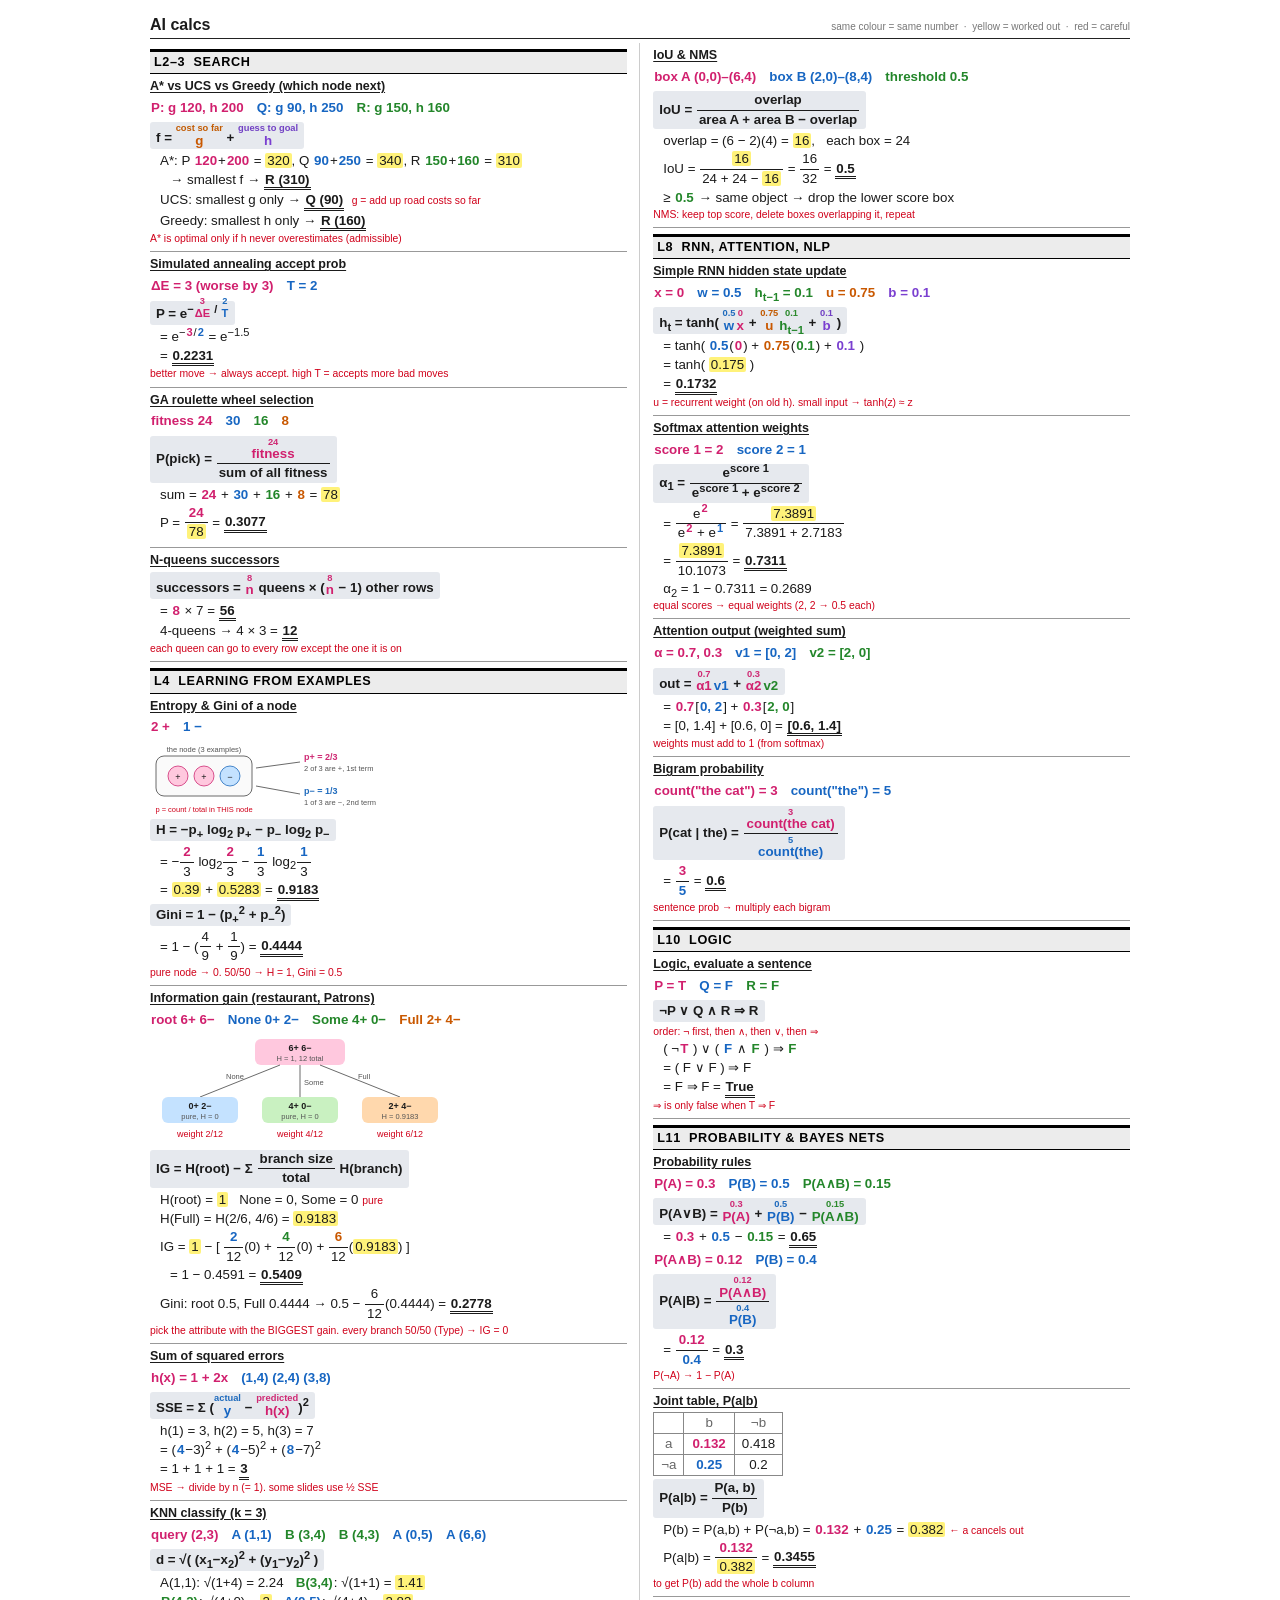
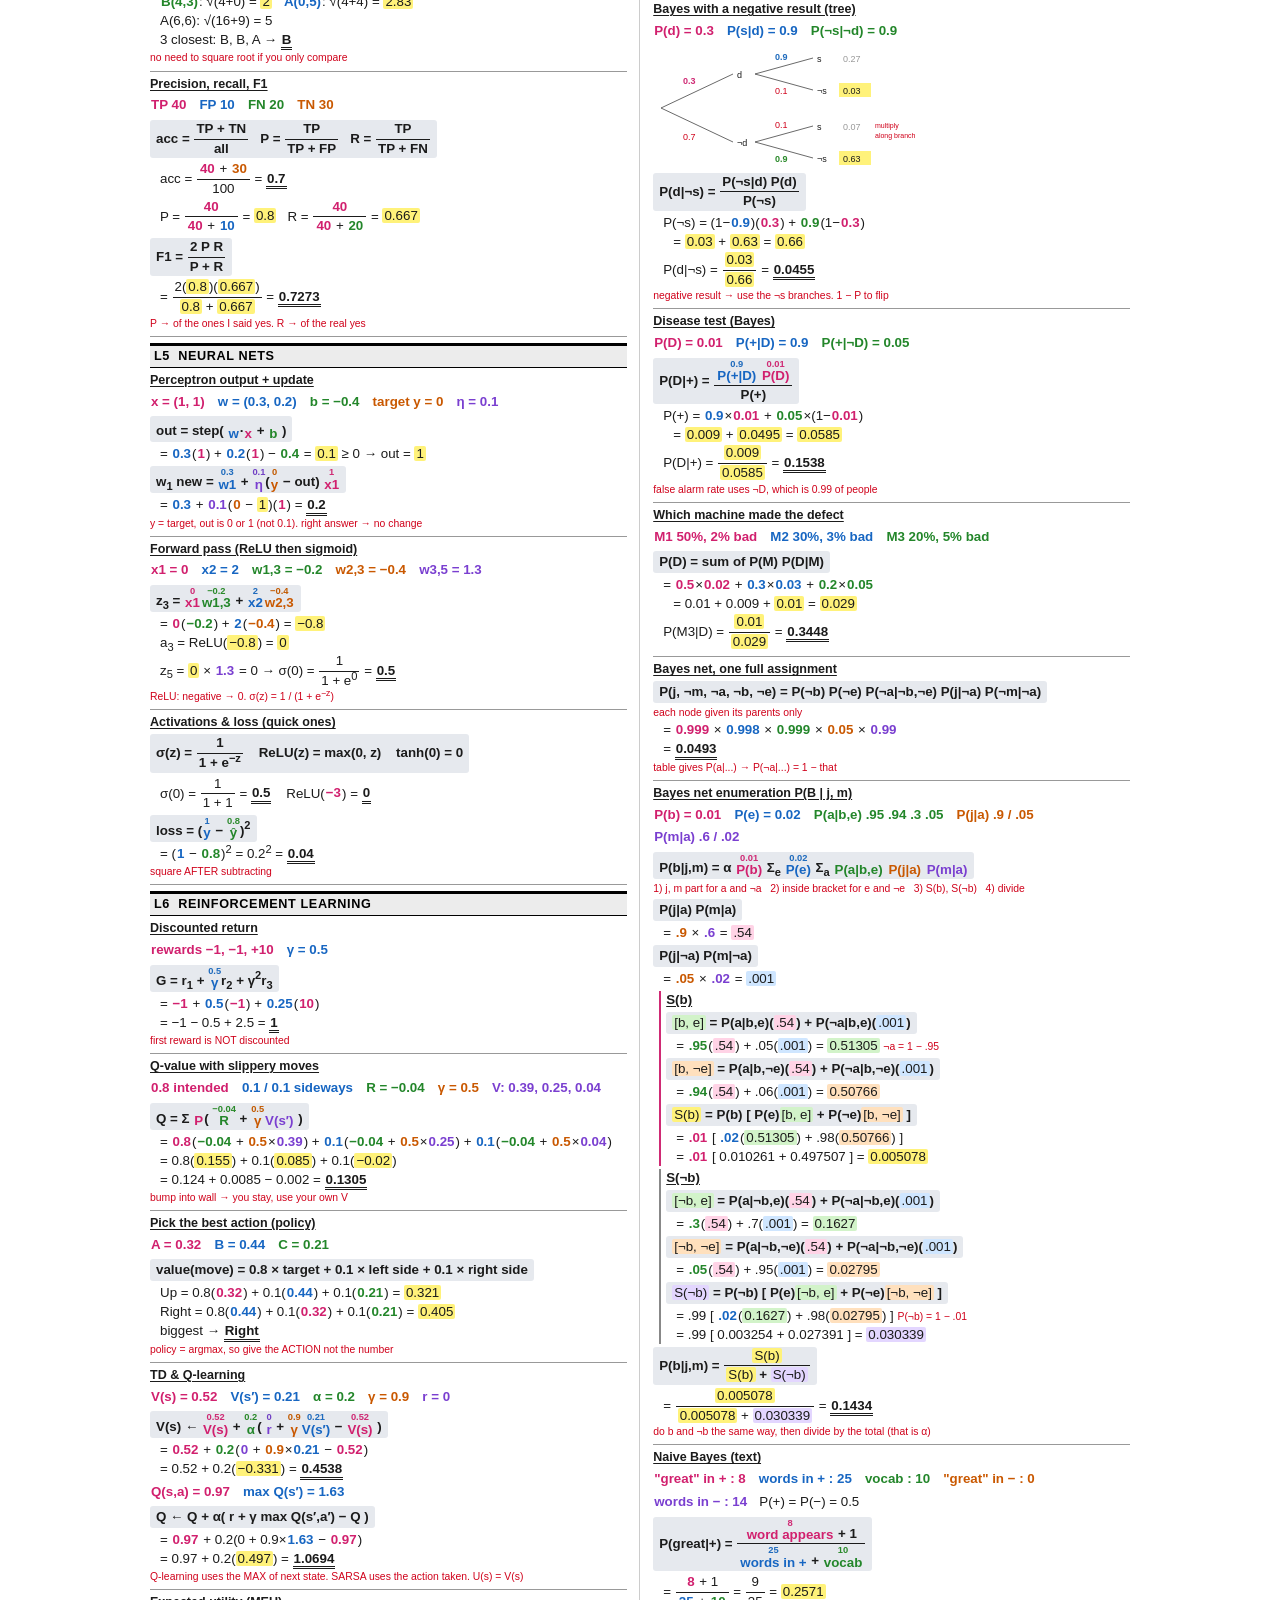
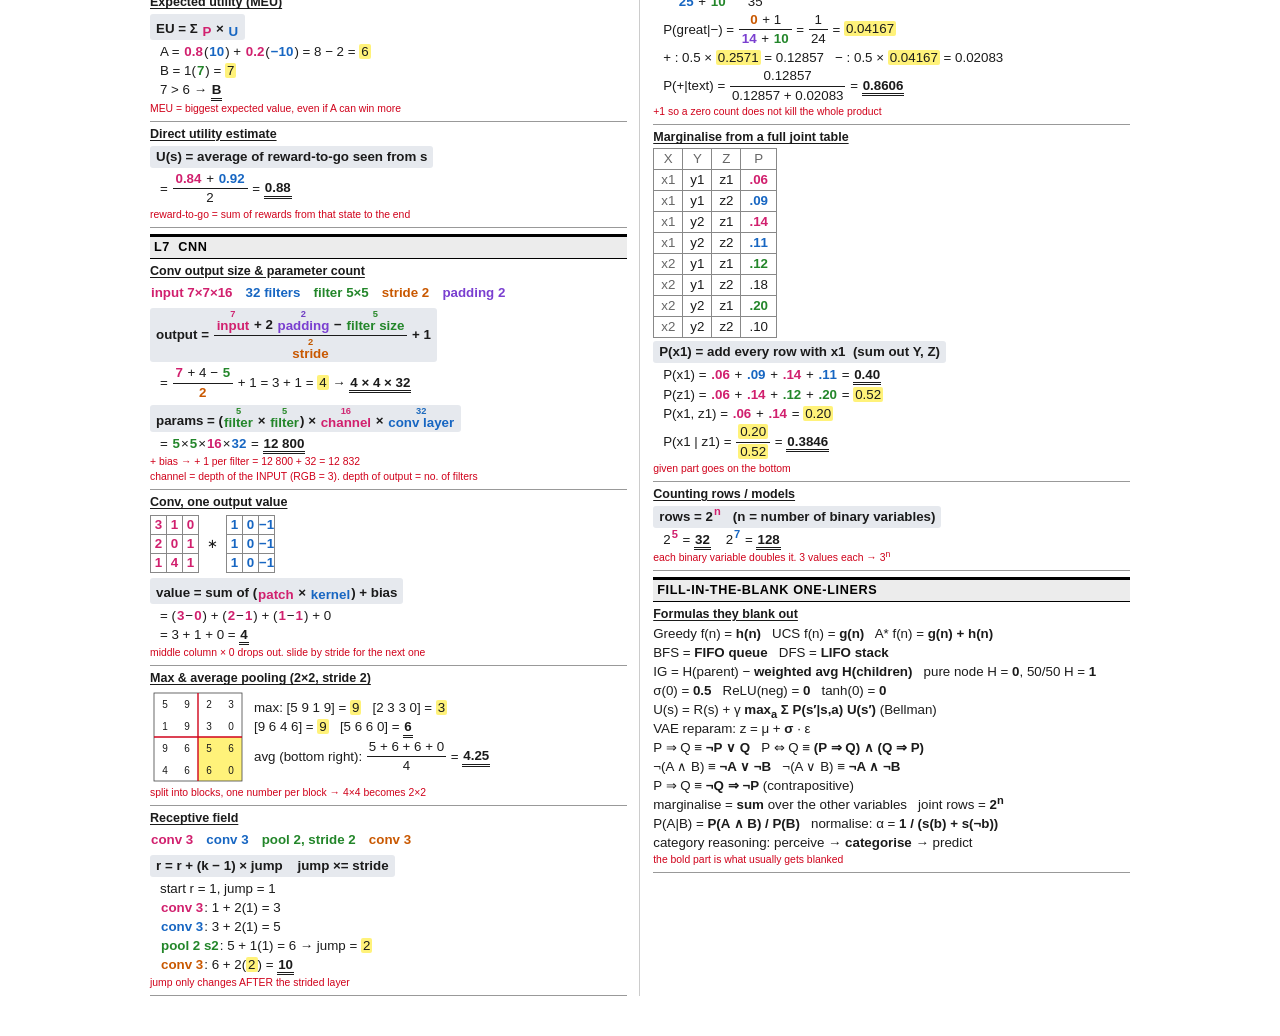
==== calcsheet/v1.html @ 6b1b8503 "working sheet" ====
<!doctype html><html><head><meta charset="utf-8"><title>Calculation cheat sheet</title><style>
@page { size: A4; margin: 9mm 9mm 10mm 9mm; }
body { font-family: Arial, "Liberation Sans", Helvetica, sans-serif; font-size: 8.6pt; color: #1b1b1b; margin: 0; line-height: 1.35; }
@media screen { html { background: #fff; } body { max-width: 980px; margin: 0 auto; padding: 14px 16px 40px; font-size: 10pt; } }
@media screen and (max-width: 700px) { .cols { columns: 1 !important; column-rule: none !important; } .top { flex-direction: column; } svg { max-width: 100%; height: auto; } .q span { white-space: normal; } }
.top { display:flex; justify-content:space-between; align-items:baseline; border-bottom: 1.5px solid #222; padding-bottom: 2px; margin-bottom: 4px; }
.top b { font-size: 12pt; } .top span { color:#777; font-size:7.5pt; }
.cols { columns: 2; column-gap: 7mm; column-rule: 0.6px solid #ccc; }
.s { font-size: 9.5pt; font-weight: bold; color: #000; text-transform: uppercase; letter-spacing: .6px; border-top: 3px solid #000; border-bottom: 1px solid #000; background: #ececec; padding: 2px 4px; margin: 6px 0 4px; }
.q { background: #f6f6f6; border-left: 3px solid #555; padding: 3px 6px; margin: 1px 0 4px; font-size: 8.4pt; line-height: 1.55; }
.q::before { content: "Q. "; font-weight: bold; }
.q span { white-space: nowrap; }
.v1 .q { display: none; }
.c { break-inside: avoid; padding: 4px 0 5px; border-bottom: 0.6px solid #999; }
.c:has(> .s) { padding-top: 0; }
.t { font-weight: bold; font-size: 9.4pt; text-decoration: underline; text-underline-offset: 2px; margin-bottom: 2px; }
.g { margin: 1px 0 3px; line-height: 1.7; }
.g span { white-space: nowrap; }
.fm { margin: 3px 0; line-height: 1.5; font-weight: bold; background: #e6e9ee; border-radius: 3px; padding: 1px 6px; width: fit-content; max-width: 100%; box-sizing: border-box; }
.fm .k b { font-weight: bold; }
.l { margin: 1px 0; }
.n { color: #d0021b; font-size: 7.8pt; margin-top: 1px; }
.ni { color: #d0021b; font-size: 7.8pt; }
.a { border-bottom: 3px double #1b1b1b; font-weight: bold; padding: 0 1px; display: inline-block; line-height: 1.15; }
.k { display: inline-flex; flex-direction: column; align-items: center; vertical-align: bottom; line-height: 1.1; }
.k i { font-style: normal; font-size: 7pt; font-weight: bold; min-height: 7pt; }
.k b { font-weight: normal; }
.fr { display: inline-flex; flex-direction: column; vertical-align: middle; text-align: center; line-height: 1.25; margin: 0 1px; }
.fr > span:first-child { border-bottom: 0.8px solid #1b1b1b; padding: 0 2px 1px; }
.fr > span:last-child { padding: 1px 2px 0; }
sup, sub { line-height: 0; }
.hp, .hb, .hg, .ho, .hv, .hy { padding: 0 2px; border-radius: 2px; box-decoration-break: clone; -webkit-box-decoration-break: clone; }
.hp, .hb, .hg, .ho, .hv { font-weight: bold; padding: 0 1px; }
.hp { color: #d1206e; } .hb { color: #1766c2; } .hg { color: #23862a; }
.ho { color: #c95800; } .hv { color: #7a3fd0; } .hy { background: #fff27a; }
.fp { color: #cf2a74; } .fb { color: #1f6bbd; } .fg { color: #2b8a2b; } .fo { color: #c25a00; } .fv { color: #7140c4; }
.tb, .mx { border-collapse: collapse; margin: 2px 0; }
.tb td { border: 0.6px solid #888; padding: 1px 7px; text-align: center; }
.tb tr:first-child td, .tb td:first-child { color: #666; }
.mx td { border: 0.6px solid #888; width: 15px; text-align: center; padding: 0; }
.mx td.hp, .mx td.hb { border-radius: 0; }
.row { display: flex; align-items: center; gap: 8px; }
svg text { font-family: Arial, "Liberation Sans", sans-serif; font-size: 9px; fill: #1b1b1b; }
svg line { stroke: #444; stroke-width: 0.8; }
svg .cp { fill: #cf2a74; font-weight: bold; } svg .cb { fill: #1f6bbd; font-weight: bold; } svg .cg { fill: #2b8a2b; font-weight: bold; }
svg .cr { fill: #d0021b; } svg .cx { fill: #999; } svg .sm { font-size: 7px; }
svg .hy { fill: #fff27a; stroke: none; }
.pg text { text-anchor: middle; font-size: 10px; } .pg .bx { fill: none; stroke: #444; stroke-width: .8; }
.pg .qd { stroke: #d0021b; stroke-width: 1.4; }
.tree { display:block; margin: 2px 0; }
.dg { display:block; margin: 3px 0; }
.dg .mid { text-anchor: middle; } .dg .b { font-weight: bold; } .dg .sm { font-size: 7.5px; fill: #555; } .dg .cr { fill: #d0021b; }
.dg .nd { fill: #fafafa; stroke: #444; stroke-width: .8; }
.dg .dp { fill: #ffc8de; stroke: #cf2a74; stroke-width: .8; } .dg .db { fill: #c4e2ff; stroke: #1f6bbd; stroke-width: .8; }
.dg .np { fill: #ffc8de; } .dg .nb { fill: #c4e2ff; } .dg .ng { fill: #c9f1c1; } .dg .no { fill: #ffd8ad; }
.dg .ar, .dg .ln { stroke: #444; stroke-width: .8; fill: none; }
.i1, .i2, .i3, .i4, .i5, .i6 { padding: 0 2px; border-radius: 2px; font-weight: normal; }
.i1 { background: #ffd3e6; } .i2 { background: #cfe6ff; } .i3 { background: #d2f3c9; }
.i4 { background: #ffe0bd; } .i5 { background: #fff27a; } .i6 { background: #e3d6ff; }
.blk { border-left: 2px solid #ccc; padding-left: 5px; margin: 3px 0 3px 6px; }
.blk.bp { border-color: #cf2a74; } .blk.bn { border-color: #888; }
.blk u { font-weight: bold; text-underline-offset: 2px; }
</style></head><body class="v1">
<div class="top"><b>AI calcs</b><span>same colour = same number &nbsp;&middot;&nbsp; yellow = worked out &nbsp;&middot;&nbsp; red = careful</span></div>
<div class="cols"><div class="c"><div class="s">L2&ndash;3 &nbsp;Search</div><div class="q">Frontier: <span class="hp">P (g = 120, h = 200)</span>, <span class="hb">Q (g = 90, h = 250)</span>, <span class="hg">R (g = 150, h = 160)</span>. Which node is expanded next by A*? By UCS? By greedy?</div><div class="t">A* vs UCS vs Greedy (which node next)</div><div class="g"><span class="hp">P: g 120, h 200</span> &nbsp; <span class="hb">Q: g 90, h 250</span> &nbsp; <span class="hg">R: g 150, h 160</span></div><div class="fm">f = <span class="k"><i class="fo">cost so far</i><b class="ho">g</b></span> + <span class="k"><i class="fv">guess to goal</i><b class="hv">h</b></span></div><div class="l" style="padding-left:10px">A*: P <span class="hp">120</span>+<span class="hp">200</span> = <span class="hy">320</span>, Q <span class="hb">90</span>+<span class="hb">250</span> = <span class="hy">340</span>, R <span class="hg">150</span>+<span class="hg">160</span> = <span class="hy">310</span></div><div class="l" style="padding-left:20px">&rarr; smallest f &rarr; <span class="a">R (310)</span></div><div class="l" style="padding-left:10px">UCS: smallest g only &rarr; <span class="a">Q (90)</span> &nbsp;<span class="ni">g = add up road costs so far</span></div><div class="l" style="padding-left:10px">Greedy: smallest h only &rarr; <span class="a">R (160)</span></div><div class="n">A* is optimal only if h never overestimates (admissible)</div></div><div class="c"><div class="q">Minimising energy. A move makes things worse by <span class="hp">3</span> at temperature <span class="hb">T = 2</span>. What is the probability the move is accepted?</div><div class="t">Simulated annealing accept prob</div><div class="g"><span class="hp">&Delta;E = 3 (worse by 3)</span> &nbsp; <span class="hb">T = 2</span></div><div class="fm">P = e<sup>&minus;<span class="k"><i class="fp">3</i><b class="hp">&Delta;E</b></span> / <span class="k"><i class="fb">2</i><b class="hb">T</b></span></sup></div><div class="l" style="padding-left:10px">= e<sup>&minus;<span class="hp">3</span>/<span class="hb">2</span></sup> = e<sup>&minus;1.5</sup></div><div class="l" style="padding-left:10px">= <span class="a">0.2231</span></div><div class="n">better move &rarr; always accept. high T = accepts more bad moves</div></div><div class="c"><div class="q">Fitness values <span class="hp">24</span>, <span class="hb">30</span>, <span class="hg">16</span>, <span class="ho">8</span>. Probability the first individual is picked by roulette wheel selection?</div><div class="t">GA roulette wheel selection</div><div class="g"><span class="hp">fitness 24</span> &nbsp; <span class="hb">30</span> &nbsp; <span class="hg">16</span> &nbsp; <span class="ho">8</span></div><div class="fm">P(pick) = <span class="fr"><span><span class="k"><i class="fp">24</i><b class="hp">fitness</b></span></span><span>sum of all fitness</span></span></div><div class="l" style="padding-left:10px">sum = <span class="hp">24</span> + <span class="hb">30</span> + <span class="hg">16</span> + <span class="ho">8</span> = <span class="hy">78</span></div><div class="l" style="padding-left:10px">P = <span class="fr"><span><span class="hp">24</span></span><span><span class="hy">78</span></span></span> = <span class="a">0.3077</span></div></div><div class="c"><div class="q">In the <span class="hp">8</span>-queens problem (one queen per column, move one queen within its column), how many successors does a state have?</div><div class="t">N-queens successors</div><div class="fm">successors = <span class="k"><i class="fp">8</i><b class="hp">n</b></span> queens &times; (<span class="k"><i class="fp">8</i><b class="hp">n</b></span> &minus; 1) other rows</div><div class="l" style="padding-left:10px">= <span class="hp">8</span> &times; 7 = <span class="a">56</span></div><div class="l" style="padding-left:10px">4-queens &rarr; 4 &times; 3 = <span class="a">12</span></div><div class="n">each queen can go to every row except the one it is on</div></div><div class="c"><div class="s">L4 &nbsp;Learning from examples</div><div class="q">A node has <span class="hp">2</span> positive and <span class="hb">1</span> negative examples. Find its entropy and its Gini index.</div><div class="t">Entropy & Gini of a node</div><div class="g"><span class="hp">2 +</span> &nbsp; <span class="hb">1 &minus;</span></div><svg viewBox="0 0 300 74" width="300" height="74" class="dg"><rect x="6" y="14" width="96" height="40" rx="8" class="nd"/><text x="54" y="10" class="mid sm">the node (3 examples)</text><circle cx="28" cy="34" r="10" class="dp"/><text x="28" y="38" class="mid">+</text><circle cx="54" cy="34" r="10" class="dp"/><text x="54" y="38" class="mid">+</text><circle cx="80" cy="34" r="10" class="db"/><text x="80" y="38" class="mid">&#8722;</text><path d="M106 26 L150 20" class="ar"/><path d="M106 44 L150 52" class="ar"/><text x="154" y="18" class="cp b">p+ = 2/3</text><text x="154" y="29" class="sm">2 of 3 are +, 1st term</text><text x="154" y="52" class="cb b">p&#8722; = 1/3</text><text x="154" y="63" class="sm">1 of 3 are &#8722;, 2nd term</text><text x="54" y="70" class="mid sm cr">p = count / total in THIS node</text></svg><div class="fm">H = &minus;p<sub>+</sub> log<sub>2</sub> p<sub>+</sub> &minus; p<sub>&minus;</sub> log<sub>2</sub> p<sub>&minus;</sub></div><div class="l" style="padding-left:10px">= &minus;<span class="fr"><span><span class="hp">2</span></span><span>3</span></span> log<sub>2</sub><span class="fr"><span><span class="hp">2</span></span><span>3</span></span> &minus; <span class="fr"><span><span class="hb">1</span></span><span>3</span></span> log<sub>2</sub><span class="fr"><span><span class="hb">1</span></span><span>3</span></span></div><div class="l" style="padding-left:10px">= <span class="hy">0.39</span> + <span class="hy">0.5283</span> = <span class="a">0.9183</span></div><div class="fm">Gini = 1 &minus; (p<sub>+</sub><sup>2</sup> + p<sub>&minus;</sub><sup>2</sup>)</div><div class="l" style="padding-left:10px">= 1 &minus; (<span class="fr"><span>4</span><span>9</span></span> + <span class="fr"><span>1</span><span>9</span></span>) = <span class="a">0.4444</span></div><div class="n">pure node &rarr; 0. 50/50 &rarr; H = 1, Gini = 0.5</div></div><div class="c"><div class="q">Restaurant data <span class="hp">(6+, 6&minus;)</span>. Patrons splits into None <span class="hb">(0+, 2&minus;)</span>, Some <span class="hg">(4+, 0&minus;)</span>, Full <span class="ho">(2+, 4&minus;)</span>. Find IG(Patrons) and the Gini reduction.</div><div class="t">Information gain (restaurant, Patrons)</div><div class="g"><span class="hp">root 6+ 6&minus;</span> &nbsp; <span class="hb">None 0+ 2&minus;</span> &nbsp; <span class="hg">Some 4+ 0&minus;</span> &nbsp; <span class="ho">Full 2+ 4&minus;</span></div><svg viewBox="0 0 300 112" width="300" height="112" class="dg"><rect x="105" y="4" width="90" height="26" rx="6" class="np"/><text x="150" y="16" class="mid b">6+ 6&#8722;</text><text x="150" y="26" class="mid sm">H = 1, 12 total</text><path d="M130 30 L50 62" class="ln"/><path d="M150 30 L150 62" class="ln"/><path d="M170 30 L250 62" class="ln"/><text x="76" y="44" class="sm">None</text><text x="154" y="50" class="sm">Some</text><text x="208" y="44" class="sm">Full</text><rect x="12" y="62" width="76" height="26" rx="6" class="nb"/><text x="50" y="74" class="mid b">0+ 2&#8722;</text><text x="50" y="84" class="mid sm">pure, H = 0</text><rect x="112" y="62" width="76" height="26" rx="6" class="ng"/><text x="150" y="74" class="mid b">4+ 0&#8722;</text><text x="150" y="84" class="mid sm">pure, H = 0</text><rect x="212" y="62" width="76" height="26" rx="6" class="no"/><text x="250" y="74" class="mid b">2+ 4&#8722;</text><text x="250" y="84" class="mid sm">H = 0.9183</text><text x="50" y="102" class="mid cr">weight 2/12</text><text x="150" y="102" class="mid cr">weight 4/12</text><text x="250" y="102" class="mid cr">weight 6/12</text></svg><div class="fm">IG = H(root) &minus; &Sigma; <span class="fr"><span>branch size</span><span>total</span></span> H(branch)</div><div class="l" style="padding-left:10px">H(root) = <span class="hy">1</span> &nbsp; None = 0, Some = 0 <span class="ni">pure</span></div><div class="l" style="padding-left:10px">H(Full) = H(2/6, 4/6) = <span class="hy">0.9183</span></div><div class="l" style="padding-left:10px">IG = <span class="hy">1</span> &minus; [ <span class="fr"><span><span class="hb">2</span></span><span>12</span></span>(0) + <span class="fr"><span><span class="hg">4</span></span><span>12</span></span>(0) + <span class="fr"><span><span class="ho">6</span></span><span>12</span></span>(<span class="hy">0.9183</span>) ]</div><div class="l" style="padding-left:20px">= 1 &minus; 0.4591 = <span class="a">0.5409</span></div><div class="l" style="padding-left:10px">Gini: root 0.5, Full 0.4444 &rarr; 0.5 &minus; <span class="fr"><span>6</span><span>12</span></span>(0.4444) = <span class="a">0.2778</span></div><div class="n">pick the attribute with the BIGGEST gain. every branch 50/50 (Type) &rarr; IG = 0</div></div><div class="c"><div class="q">Model <span class="hp">h(x) = 1 + 2x</span>. Data <span class="hb">(1, 4), (2, 4), (3, 8)</span>. Find the sum of squared errors.</div><div class="t">Sum of squared errors</div><div class="g"><span class="hp">h(x) = 1 + 2x</span> &nbsp; <span class="hb">(1,4) (2,4) (3,8)</span></div><div class="fm">SSE = &Sigma; (<span class="k"><i class="fb">actual</i><b class="hb">y</b></span> &minus; <span class="k"><i class="fp">predicted</i><b class="hp">h(x)</b></span>)<sup>2</sup></div><div class="l" style="padding-left:10px">h(1) = 3, h(2) = 5, h(3) = 7</div><div class="l" style="padding-left:10px">= (<span class="hb">4</span>&minus;3)<sup>2</sup> + (<span class="hb">4</span>&minus;5)<sup>2</sup> + (<span class="hb">8</span>&minus;7)<sup>2</sup></div><div class="l" style="padding-left:10px">= 1 + 1 + 1 = <span class="a">3</span></div><div class="n">MSE &rarr; divide by n (= 1). some slides use &frac12; SSE</div></div><div class="c"><div class="q">Classify <span class="hp">(2, 3)</span> with k = 3 (Euclidean). Points: (1,1) A, (3,4) B, (4,3) B, (0,5) A, (6,6) A.</div><div class="t">KNN classify (k = 3)</div><div class="g"><span class="hp">query (2,3)</span> &nbsp; <span class="hb">A (1,1)</span> &nbsp; <span class="hg">B (3,4)</span> &nbsp; <span class="hg">B (4,3)</span> &nbsp; <span class="hb">A (0,5)</span> &nbsp; <span class="hb">A (6,6)</span></div><div class="fm">d = &radic;( (x<sub>1</sub>&minus;x<sub>2</sub>)<sup>2</sup> + (y<sub>1</sub>&minus;y<sub>2</sub>)<sup>2</sup> )</div><div class="l" style="padding-left:10px">A(1,1): &radic;(1+4) = 2.24 &nbsp; <span class="hg">B(3,4)</span>: &radic;(1+1) = <span class="hy">1.41</span></div><div class="l" style="padding-left:10px"><span class="hg">B(4,3)</span>: &radic;(4+0) = <span class="hy">2</span> &nbsp; <span class="hb">A(0,5)</span>: &radic;(4+4) = <span class="hy">2.83</span></div><div class="l" style="padding-left:10px">A(6,6): &radic;(16+9) = 5</div><div class="l" style="padding-left:10px">3 closest: B, B, A &rarr; <span class="a">B</span></div><div class="n">no need to square root if you only compare</div></div><div class="c"><div class="q"><span class="hp">TP = 40</span>, <span class="hb">FP = 10</span>, <span class="hg">FN = 20</span>, <span class="ho">TN = 30</span>. Find accuracy, precision, recall and F1.</div><div class="t">Precision, recall, F1</div><div class="g"><span class="hp">TP 40</span> &nbsp; <span class="hb">FP 10</span> &nbsp; <span class="hg">FN 20</span> &nbsp; <span class="ho">TN 30</span></div><div class="fm">acc = <span class="fr"><span>TP + TN</span><span>all</span></span> &nbsp; P = <span class="fr"><span>TP</span><span>TP + FP</span></span> &nbsp; R = <span class="fr"><span>TP</span><span>TP + FN</span></span></div><div class="l" style="padding-left:10px">acc = <span class="fr"><span><span class="hp">40</span> + <span class="ho">30</span></span><span>100</span></span> = <span class="a">0.7</span></div><div class="l" style="padding-left:10px">P = <span class="fr"><span><span class="hp">40</span></span><span><span class="hp">40</span> + <span class="hb">10</span></span></span> = <span class="hy">0.8</span> &nbsp; R = <span class="fr"><span><span class="hp">40</span></span><span><span class="hp">40</span> + <span class="hg">20</span></span></span> = <span class="hy">0.667</span></div><div class="fm">F1 = <span class="fr"><span>2 P R</span><span>P + R</span></span></div><div class="l" style="padding-left:10px">= <span class="fr"><span>2(<span class="hy">0.8</span>)(<span class="hy">0.667</span>)</span><span><span class="hy">0.8</span> + <span class="hy">0.667</span></span></span> = <span class="a">0.7273</span></div><div class="n">P &rarr; of the ones I said yes. R &rarr; of the real yes</div></div><div class="c"><div class="s">L5 &nbsp;Neural nets</div><div class="q">Step perceptron, x = <span class="hp">(1, 1)</span>, w = <span class="hb">(0.3, 0.2)</span>, bias <span class="hg">&minus;0.4</span>. Target <span class="ho">0</span>, learning rate <span class="hv">0.1</span>. Find the output and the new w1.</div><div class="t">Perceptron output + update</div><div class="g"><span class="hp">x = (1, 1)</span> &nbsp; <span class="hb">w = (0.3, 0.2)</span> &nbsp; <span class="hg">b = &minus;0.4</span> &nbsp; <span class="ho">target y = 0</span> &nbsp; <span class="hv">&eta; = 0.1</span></div><div class="fm">out = step( <span class="k"><i class="fb"></i><b class="hb">w</b></span>&middot;<span class="k"><i class="fp"></i><b class="hp">x</b></span> + <span class="k"><i class="fg"></i><b class="hg">b</b></span> )</div><div class="l" style="padding-left:10px">= <span class="hb">0.3</span>(<span class="hp">1</span>) + <span class="hb">0.2</span>(<span class="hp">1</span>) &minus; <span class="hg">0.4</span> = <span class="hy">0.1</span> &ge; 0 &rarr; out = <span class="hy">1</span></div><div class="fm">w<sub>1</sub> new = <span class="k"><i class="fb">0.3</i><b class="hb">w1</b></span> + <span class="k"><i class="fv">0.1</i><b class="hv">&eta;</b></span>(<span class="k"><i class="fo">0</i><b class="ho">y</b></span> &minus; out) <span class="k"><i class="fp">1</i><b class="hp">x1</b></span></div><div class="l" style="padding-left:10px">= <span class="hb">0.3</span> + <span class="hv">0.1</span>(<span class="ho">0</span> &minus; <span class="hy">1</span>)(<span class="hp">1</span>) = <span class="a">0.2</span></div><div class="n">y = target, out is 0 or 1 (not 0.1). right answer &rarr; no change</div></div><div class="c"><div class="q">x1 = <span class="hp">0</span>, x2 = <span class="hb">2</span>. Hidden unit 3 is ReLU with w1,3 = <span class="hg">&minus;0.2</span>, w2,3 = <span class="ho">&minus;0.4</span>. Output unit 5 is sigmoid with w3,5 = <span class="hv">1.3</span>. No bias. Find a3 and the output.</div><div class="t">Forward pass (ReLU then sigmoid)</div><div class="g"><span class="hp">x1 = 0</span> &nbsp; <span class="hb">x2 = 2</span> &nbsp; <span class="hg">w1,3 = &minus;0.2</span> &nbsp; <span class="ho">w2,3 = &minus;0.4</span> &nbsp; <span class="hv">w3,5 = 1.3</span></div><div class="fm">z<sub>3</sub> = <span class="k"><i class="fp">0</i><b class="hp">x1</b></span><span class="k"><i class="fg">&minus;0.2</i><b class="hg">w1,3</b></span> + <span class="k"><i class="fb">2</i><b class="hb">x2</b></span><span class="k"><i class="fo">&minus;0.4</i><b class="ho">w2,3</b></span></div><div class="l" style="padding-left:10px">= <span class="hp">0</span>(<span class="hg">&minus;0.2</span>) + <span class="hb">2</span>(<span class="ho">&minus;0.4</span>) = <span class="hy">&minus;0.8</span></div><div class="l" style="padding-left:10px">a<sub>3</sub> = ReLU(<span class="hy">&minus;0.8</span>) = <span class="hy">0</span></div><div class="l" style="padding-left:10px">z<sub>5</sub> = <span class="hy">0</span> &times; <span class="hv">1.3</span> = 0 &rarr; &sigma;(0) = <span class="fr"><span>1</span><span>1 + e<sup>0</sup></span></span> = <span class="a">0.5</span></div><div class="n">ReLU: negative &rarr; 0. &sigma;(z) = 1 / (1 + e<sup>&minus;z</sup>)</div></div><div class="c"><div class="q">Find sigmoid(0), ReLU(<span class="hp">&minus;3</span>), and the loss (y &minus; &ycirc;)<sup>2</sup> when target <span class="hb">y = 1</span> and output <span class="hg">&ycirc; = 0.8</span>.</div><div class="t">Activations &amp; loss (quick ones)</div><div class="fm">&sigma;(z) = <span class="fr"><span>1</span><span>1 + e<sup>&minus;z</sup></span></span> &nbsp;&nbsp; ReLU(z) = max(0, z) &nbsp;&nbsp; tanh(0) = 0</div><div class="l" style="padding-left:10px">&sigma;(0) = <span class="fr"><span>1</span><span>1 + 1</span></span> = <span class="a">0.5</span> &nbsp;&nbsp; ReLU(<span class="hp">&minus;3</span>) = <span class="a">0</span></div><div class="fm">loss = (<span class="k"><i class="fb">1</i><b class="hb">y</b></span> &minus; <span class="k"><i class="fg">0.8</i><b class="hg">&ycirc;</b></span>)<sup>2</sup></div><div class="l" style="padding-left:10px">= (<span class="hb">1</span> &minus; <span class="hg">0.8</span>)<sup>2</sup> = 0.2<sup>2</sup> = <span class="a">0.04</span></div><div class="n">square AFTER subtracting</div></div><div class="c"><div class="s">L6 &nbsp;Reinforcement learning</div><div class="q">Rewards <span class="hp">&minus;1, &minus;1, +10</span> with &gamma; = <span class="hb">0.5</span>. Find the discounted return.</div><div class="t">Discounted return</div><div class="g"><span class="hp">rewards &minus;1, &minus;1, +10</span> &nbsp; <span class="hb">&gamma; = 0.5</span></div><div class="fm">G = r<sub>1</sub> + <span class="k"><i class="fb">0.5</i><b class="hb">&gamma;</b></span>r<sub>2</sub> + &gamma;<sup>2</sup>r<sub>3</sub></div><div class="l" style="padding-left:10px">= <span class="hp">&minus;1</span> + <span class="hb">0.5</span>(<span class="hp">&minus;1</span>) + <span class="hb">0.25</span>(<span class="hp">10</span>)</div><div class="l" style="padding-left:10px">= &minus;1 &minus; 0.5 + 2.5 = <span class="a">1</span></div><div class="n">first reward is NOT discounted</div></div><div class="c"><div class="q">Grid world: intended move <span class="hp">0.8</span>, each side <span class="hb">0.1</span>. R = <span class="hg">&minus;0.04</span>, &gamma; = <span class="ho">0.5</span>. Utilities: intended square <span class="hv">0.39</span>, sides <span class="hv">0.25</span> and <span class="hv">0.04</span>. Find Q(s, a).</div><div class="t">Q-value with slippery moves</div><div class="g"><span class="hp">0.8 intended</span> &nbsp; <span class="hb">0.1 / 0.1 sideways</span> &nbsp; <span class="hg">R = &minus;0.04</span> &nbsp; <span class="ho">&gamma; = 0.5</span> &nbsp; <span class="hv">V: 0.39, 0.25, 0.04</span></div><div class="fm">Q = &Sigma; <span class="k"><i class="fp"></i><b class="hp">P</b></span>( <span class="k"><i class="fg">&minus;0.04</i><b class="hg">R</b></span> + <span class="k"><i class="fo">0.5</i><b class="ho">&gamma;</b></span><span class="k"><i class="fv"></i><b class="hv">V(s&prime;)</b></span> )</div><div class="l" style="padding-left:10px">= <span class="hp">0.8</span>(<span class="hg">&minus;0.04</span> + <span class="ho">0.5</span>&times;<span class="hv">0.39</span>) + <span class="hb">0.1</span>(<span class="hg">&minus;0.04</span> + <span class="ho">0.5</span>&times;<span class="hv">0.25</span>) + <span class="hb">0.1</span>(<span class="hg">&minus;0.04</span> + <span class="ho">0.5</span>&times;<span class="hv">0.04</span>)</div><div class="l" style="padding-left:10px">= 0.8(<span class="hy">0.155</span>) + 0.1(<span class="hy">0.085</span>) + 0.1(<span class="hy">&minus;0.02</span>)</div><div class="l" style="padding-left:10px">= 0.124 + 0.0085 &minus; 0.002 = <span class="a">0.1305</span></div><div class="n">bump into wall &rarr; you stay, use your own V</div></div><div class="c"><div class="q">Up mostly reaches A = <span class="hp">0.32</span>, Right mostly reaches B = <span class="hb">0.44</span>, the other side is C = <span class="hg">0.21</span>. Moves go 0.8 intended, 0.1 to each side. Which action does the policy pick?</div><div class="t">Pick the best action (policy)</div><div class="g"><span class="hp">A = 0.32</span> &nbsp; <span class="hb">B = 0.44</span> &nbsp; <span class="hg">C = 0.21</span></div><div class="fm">value(move) = 0.8 &times; target + 0.1 &times; left side + 0.1 &times; right side</div><div class="l" style="padding-left:10px">Up = 0.8(<span class="hp">0.32</span>) + 0.1(<span class="hb">0.44</span>) + 0.1(<span class="hg">0.21</span>) = <span class="hy">0.321</span></div><div class="l" style="padding-left:10px">Right = 0.8(<span class="hb">0.44</span>) + 0.1(<span class="hp">0.32</span>) + 0.1(<span class="hg">0.21</span>) = <span class="hy">0.405</span></div><div class="l" style="padding-left:10px">biggest &rarr; <span class="a">Right</span></div><div class="n">policy = argmax, so give the ACTION not the number</div></div><div class="c"><div class="q">TD: V(s) = <span class="hp">0.52</span>, V(s&prime;) = <span class="hb">0.21</span>, r = <span class="hv">0</span>, &alpha; = <span class="hg">0.2</span>, &gamma; = <span class="ho">0.9</span>. Find the new V(s). Then Q-learning with Q(s,a) = <span class="hp">0.97</span> and max Q(s&prime;,a&prime;) = <span class="hb">1.63</span>.</div><div class="t">TD & Q-learning</div><div class="g"><span class="hp">V(s) = 0.52</span> &nbsp; <span class="hb">V(s&prime;) = 0.21</span> &nbsp; <span class="hg">&alpha; = 0.2</span> &nbsp; <span class="ho">&gamma; = 0.9</span> &nbsp; <span class="hv">r = 0</span></div><div class="fm">V(s) &larr; <span class="k"><i class="fp">0.52</i><b class="hp">V(s)</b></span> + <span class="k"><i class="fg">0.2</i><b class="hg">&alpha;</b></span>( <span class="k"><i class="fv">0</i><b class="hv">r</b></span> + <span class="k"><i class="fo">0.9</i><b class="ho">&gamma;</b></span><span class="k"><i class="fb">0.21</i><b class="hb">V(s&prime;)</b></span> &minus; <span class="k"><i class="fp">0.52</i><b class="hp">V(s)</b></span> )</div><div class="l" style="padding-left:10px">= <span class="hp">0.52</span> + <span class="hg">0.2</span>(<span class="hv">0</span> + <span class="ho">0.9</span>&times;<span class="hb">0.21</span> &minus; <span class="hp">0.52</span>)</div><div class="l" style="padding-left:10px">= 0.52 + 0.2(<span class="hy">&minus;0.331</span>) = <span class="a">0.4538</span></div><div class="g"><span class="hp">Q(s,a) = 0.97</span> &nbsp; <span class="hb">max Q(s&prime;) = 1.63</span></div><div class="fm">Q &larr; Q + &alpha;( r + &gamma; max Q(s&prime;,a&prime;) &minus; Q )</div><div class="l" style="padding-left:10px">= <span class="hp">0.97</span> + 0.2(0 + 0.9&times;<span class="hb">1.63</span> &minus; <span class="hp">0.97</span>)</div><div class="l" style="padding-left:10px">= 0.97 + 0.2(<span class="hy">0.497</span>) = <span class="a">1.0694</span></div><div class="n">Q-learning uses the MAX of next state. SARSA uses the action taken. U(s) = V(s)</div></div><div class="c"><div class="q">Route A: <span class="hp">80%</span> chance U = <span class="hb">+10</span>, <span class="hp">20%</span> chance U = <span class="hb">&minus;10</span>. Route B: 100% U = <span class="hg">+7</span>. Which does MEU choose?</div><div class="t">Expected utility (MEU)</div><div class="fm">EU = &Sigma; <span class="k"><i class="fp"></i><b class="hp">P</b></span> &times; <span class="k"><i class="fb"></i><b class="hb">U</b></span></div><div class="l" style="padding-left:10px">A = <span class="hp">0.8</span>(<span class="hb">10</span>) + <span class="hp">0.2</span>(<span class="hb">&minus;10</span>) = 8 &minus; 2 = <span class="hy">6</span></div><div class="l" style="padding-left:10px">B = 1(<span class="hg">7</span>) = <span class="hy">7</span></div><div class="l" style="padding-left:10px">7 &gt; 6 &rarr; <span class="a">B</span></div><div class="n">MEU = biggest expected value, even if A can win more</div></div><div class="c"><div class="q">Two trials give reward-to-go <span class="hp">0.84</span> and <span class="hb">0.92</span> for state s. Estimate U(s).</div><div class="t">Direct utility estimate</div><div class="fm">U(s) = average of reward-to-go seen from s</div><div class="l" style="padding-left:10px">= <span class="fr"><span><span class="hp">0.84</span> + <span class="hb">0.92</span></span><span>2</span></span> = <span class="a">0.88</span></div><div class="n">reward-to-go = sum of rewards from that state to the end</div></div><div class="c"><div class="s">L7 &nbsp;CNN</div><div class="q">Input <span class="hp">7&times;7&times;16</span>, <span class="hb">32</span> filters of size <span class="hg">5&times;5</span>, stride <span class="ho">2</span>, padding <span class="hv">2</span>, no bias. Find the output size and the number of parameters.</div><div class="t">Conv output size & parameter count</div><div class="g"><span class="hp">input 7&times;7&times;16</span> &nbsp; <span class="hb">32 filters</span> &nbsp; <span class="hg">filter 5&times;5</span> &nbsp; <span class="ho">stride 2</span> &nbsp; <span class="hv">padding 2</span></div><div class="fm">output = <span class="fr"><span><span class="k"><i class="fp">7</i><b class="hp">input</b></span> + 2 <span class="k"><i class="fv">2</i><b class="hv">padding</b></span> &minus; <span class="k"><i class="fg">5</i><b class="hg">filter size</b></span></span><span><span class="k"><i class="fo">2</i><b class="ho">stride</b></span></span></span> + 1</div><div class="l" style="padding-left:10px">= <span class="fr"><span><span class="hp">7</span> + 4 &minus; <span class="hg">5</span></span><span><span class="ho">2</span></span></span> + 1 = 3 + 1 = <span class="hy">4</span> &rarr; <span class="a">4 &times; 4 &times; 32</span></div><div class="fm">params = (<span class="k"><i class="fg">5</i><b class="hg">filter</b></span> &times; <span class="k"><i class="fg">5</i><b class="hg">filter</b></span>) &times; <span class="k"><i class="fp">16</i><b class="hp">channel</b></span> &times; <span class="k"><i class="fb">32</i><b class="hb">conv layer</b></span></div><div class="l" style="padding-left:10px">= <span class="hg">5</span>&times;<span class="hg">5</span>&times;<span class="hp">16</span>&times;<span class="hb">32</span> = <span class="a">12 800</span></div><div class="n">+ bias &rarr; + 1 per filter = 12 800 + 32 = 12 832</div><div class="n">channel = depth of the INPUT (RGB = 3). depth of output = no. of filters</div></div><div class="c"><div class="q">Apply the kernel to the 3&times;3 patch below (no bias). What is the output value?</div><div class="t">Conv, one output value</div><div class="row"><table class="mx"><tr><td class="hp">3</td><td class="hp">1</td><td class="hp">0</td></tr><tr><td class="hp">2</td><td class="hp">0</td><td class="hp">1</td></tr><tr><td class="hp">1</td><td class="hp">4</td><td class="hp">1</td></tr></table><span>&lowast;</span><table class="mx"><tr><td class="hb">1</td><td class="hb">0</td><td class="hb">&minus;1</td></tr><tr><td class="hb">1</td><td class="hb">0</td><td class="hb">&minus;1</td></tr><tr><td class="hb">1</td><td class="hb">0</td><td class="hb">&minus;1</td></tr></table></div><div class="fm">value = sum of (<span class="k"><i class="fp"></i><b class="hp">patch</b></span> &times; <span class="k"><i class="fb"></i><b class="hb">kernel</b></span>) + bias</div><div class="l" style="padding-left:10px">= (<span class="hp">3</span>&minus;<span class="hp">0</span>) + (<span class="hp">2</span>&minus;<span class="hp">1</span>) + (<span class="hp">1</span>&minus;<span class="hp">1</span>) + 0</div><div class="l" style="padding-left:10px">= 3 + 1 + 0 = <span class="a">4</span></div><div class="n">middle column &times; 0 drops out. slide by stride for the next one</div></div><div class="c"><div class="q">2&times;2 pooling with stride 2 on the 4&times;4 map below. Find the max-pool output, and the average for the bottom-right block.</div><div class="t">Max & average pooling (2&times;2, stride 2)</div><div class="row"><svg viewBox="0 0 96 96" width="96" height="96" class="pg"><text x="15" y="19">5</text><text x="37" y="19">9</text><text x="59" y="19">2</text><text x="81" y="19">3</text><text x="15" y="41">1</text><text x="37" y="41">9</text><text x="59" y="41">3</text><text x="81" y="41">0</text><text x="15" y="63">9</text><text x="37" y="63">6</text><rect x="48" y="48" width="22" height="22" class="hy"/><text x="59" y="63">5</text><rect x="70" y="48" width="22" height="22" class="hy"/><text x="81" y="63">6</text><text x="15" y="85">4</text><text x="37" y="85">6</text><rect x="48" y="70" width="22" height="22" class="hy"/><text x="59" y="85">6</text><rect x="70" y="70" width="22" height="22" class="hy"/><text x="81" y="85">0</text><rect x="4" y="4" width="88" height="88" class="bx"/><line x1="48" y1="4" x2="48" y2="92" class="qd"/><line x1="4" y1="48" x2="92" y2="48" class="qd"/></svg><div><div class="l" style="padding-left:0px">max: [5 9 1 9] = <span class="hy">9</span> &nbsp; [2 3 3 0] = <span class="hy">3</span></div><div class="l" style="padding-left:0px">[9 6 4 6] = <span class="hy">9</span> &nbsp; [5 6 6 0] = <span class="a">6</span></div><div class="l" style="padding-left:0px">avg (bottom right): <span class="fr"><span>5 + 6 + 6 + 0</span><span>4</span></span> = <span class="a">4.25</span></div></div></div><div class="n">split into blocks, one number per block &rarr; 4&times;4 becomes 2&times;2</div></div><div class="c"><div class="q">Layers: conv 3&times;3, conv 3&times;3, max pool 2&times;2 stride 2, conv 3&times;3 (convs stride 1). What is the receptive field of one output?</div><div class="t">Receptive field</div><div class="g"><span class="hp">conv 3</span> &nbsp; <span class="hb">conv 3</span> &nbsp; <span class="hg">pool 2, stride 2</span> &nbsp; <span class="ho">conv 3</span></div><div class="fm">r = r + (k &minus; 1) &times; jump &nbsp;&nbsp; jump &times;= stride</div><div class="l" style="padding-left:10px">start r = 1, jump = 1</div><div class="l" style="padding-left:10px"><span class="hp">conv 3</span>: 1 + 2(1) = 3</div><div class="l" style="padding-left:10px"><span class="hb">conv 3</span>: 3 + 2(1) = 5</div><div class="l" style="padding-left:10px"><span class="hg">pool 2 s2</span>: 5 + 1(1) = 6 &rarr; jump = <span class="hy">2</span></div><div class="l" style="padding-left:10px"><span class="ho">conv 3</span>: 6 + 2(<span class="hy">2</span>) = <span class="a">10</span></div><div class="n">jump only changes AFTER the strided layer</div></div><div class="c"><div class="q">Box A <span class="hp">(0,0)&ndash;(6,4)</span>, box B <span class="hb">(2,0)&ndash;(8,4)</span>, same class, A has the higher score. Find IoU. With NMS threshold <span class="hg">0.5</span>, is B kept?</div><div class="t">IoU & NMS</div><div class="g"><span class="hp">box A (0,0)&ndash;(6,4)</span> &nbsp; <span class="hb">box B (2,0)&ndash;(8,4)</span> &nbsp; <span class="hg">threshold 0.5</span></div><div class="fm">IoU = <span class="fr"><span>overlap</span><span>area A + area B &minus; overlap</span></span></div><div class="l" style="padding-left:10px">overlap = (6 &minus; 2)(4) = <span class="hy">16</span>, &nbsp; each box = 24</div><div class="l" style="padding-left:10px">IoU = <span class="fr"><span><span class="hy">16</span></span><span>24 + 24 &minus; <span class="hy">16</span></span></span> = <span class="fr"><span>16</span><span>32</span></span> = <span class="a">0.5</span></div><div class="l" style="padding-left:10px">&ge; <span class="hg">0.5</span> &rarr; same object &rarr; drop the lower score box</div><div class="n">NMS: keep top score, delete boxes overlapping it, repeat</div></div><div class="c"><div class="s">L8 &nbsp;RNN, attention, NLP</div><div class="q">Simple RNN, tanh. x = <span class="hp">0</span>, input weight <span class="hb">0.5</span>, previous hidden state <span class="hg">0.1</span>, recurrent weight <span class="ho">0.75</span>, bias <span class="hv">0.1</span>. Find h<sub>t</sub>.</div><div class="t">Simple RNN hidden state update</div><div class="g"><span class="hp">x = 0</span> &nbsp; <span class="hb">w = 0.5</span> &nbsp; <span class="hg">h<sub>t&minus;1</sub> = 0.1</span> &nbsp; <span class="ho">u = 0.75</span> &nbsp; <span class="hv">b = 0.1</span></div><div class="fm">h<sub>t</sub> = tanh( <span class="k"><i class="fb">0.5</i><b class="hb">w</b></span><span class="k"><i class="fp">0</i><b class="hp">x</b></span> + <span class="k"><i class="fo">0.75</i><b class="ho">u</b></span><span class="k"><i class="fg">0.1</i><b class="hg">h<sub>t&minus;1</sub></b></span> + <span class="k"><i class="fv">0.1</i><b class="hv">b</b></span> )</div><div class="l" style="padding-left:10px">= tanh( <span class="hb">0.5</span>(<span class="hp">0</span>) + <span class="ho">0.75</span>(<span class="hg">0.1</span>) + <span class="hv">0.1</span> )</div><div class="l" style="padding-left:10px">= tanh( <span class="hy">0.175</span> )</div><div class="l" style="padding-left:10px">= <span class="a">0.1732</span></div><div class="n">u = recurrent weight (on old h). small input &rarr; tanh(z) &asymp; z</div></div><div class="c"><div class="q">Attention scores <span class="hp">2</span> and <span class="hb">1</span>. Find the softmax attention weights (4 d.p.).</div><div class="t">Softmax attention weights</div><div class="g"><span class="hp">score 1 = 2</span> &nbsp; <span class="hb">score 2 = 1</span></div><div class="fm">&alpha;<sub>1</sub> = <span class="fr"><span>e<sup>score 1</sup></span><span>e<sup>score 1</sup> + e<sup>score 2</sup></span></span></div><div class="l" style="padding-left:10px">= <span class="fr"><span>e<sup><span class="hp">2</span></sup></span><span>e<sup><span class="hp">2</span></sup> + e<sup><span class="hb">1</span></sup></span></span> = <span class="fr"><span><span class="hy">7.3891</span></span><span>7.3891 + 2.7183</span></span></div><div class="l" style="padding-left:10px">= <span class="fr"><span><span class="hy">7.3891</span></span><span>10.1073</span></span> = <span class="a">0.7311</span></div><div class="l" style="padding-left:10px">&alpha;<sub>2</sub> = 1 &minus; 0.7311 = 0.2689</div><div class="n">equal scores &rarr; equal weights (2, 2 &rarr; 0.5 each)</div></div><div class="c"><div class="q">Attention weights <span class="hp">0.7</span> and <span class="hp">0.3</span>, value vectors <span class="hb">[0, 2]</span> and <span class="hg">[2, 0]</span>. Find the output.</div><div class="t">Attention output (weighted sum)</div><div class="g"><span class="hp">&alpha; = 0.7, 0.3</span> &nbsp; <span class="hb">v1 = [0, 2]</span> &nbsp; <span class="hg">v2 = [2, 0]</span></div><div class="fm">out = <span class="k"><i class="fp">0.7</i><b class="hp">&alpha;1</b></span><span class="k"><i class="fb"></i><b class="hb">v1</b></span> + <span class="k"><i class="fp">0.3</i><b class="hp">&alpha;2</b></span><span class="k"><i class="fg"></i><b class="hg">v2</b></span></div><div class="l" style="padding-left:10px">= <span class="hp">0.7</span>[<span class="hb">0, 2</span>] + <span class="hp">0.3</span>[<span class="hg">2, 0</span>]</div><div class="l" style="padding-left:10px">= [0, 1.4] + [0.6, 0] = <span class="a">[0.6, 1.4]</span></div><div class="n">weights must add to 1 (from softmax)</div></div><div class="c"><div class="q">&ldquo;the cat&rdquo; appears <span class="hp">3</span> times and &ldquo;the&rdquo; appears <span class="hb">5</span> times. Find P(cat | the).</div><div class="t">Bigram probability</div><div class="g"><span class="hp">count("the cat") = 3</span> &nbsp; <span class="hb">count("the") = 5</span></div><div class="fm">P(cat | the) = <span class="fr"><span><span class="k"><i class="fp">3</i><b class="hp">count(the cat)</b></span></span><span><span class="k"><i class="fb">5</i><b class="hb">count(the)</b></span></span></span></div><div class="l" style="padding-left:10px">= <span class="fr"><span><span class="hp">3</span></span><span><span class="hb">5</span></span></span> = <span class="a">0.6</span></div><div class="n">sentence prob &rarr; multiply each bigram</div></div><div class="c"><div class="s">L10 &nbsp;Logic</div><div class="q">With <span class="hp">P = True</span>, <span class="hb">Q = False</span>, <span class="hg">R = False</span>, is &not;P &or; Q &and; R &rArr; R true or false?</div><div class="t">Logic, evaluate a sentence</div><div class="g"><span class="hp">P = T</span> &nbsp; <span class="hb">Q = F</span> &nbsp; <span class="hg">R = F</span></div><div class="fm">&not;P &or; Q &and; R &rArr; R</div><div class="n">order: &not; first, then &and;, then &or;, then &rArr;</div><div class="l" style="padding-left:10px">( &not;<span class="hp">T</span> ) &or; ( <span class="hb">F</span> &and; <span class="hg">F</span> ) &rArr; <span class="hg">F</span></div><div class="l" style="padding-left:10px">= ( F &or; F ) &rArr; F</div><div class="l" style="padding-left:10px">= F &rArr; F = <span class="a">True</span></div><div class="n">&rArr; is only false when T &rArr; F</div></div><div class="c"><div class="s">L11 &nbsp;Probability &amp; Bayes nets</div><div class="q"><span class="hp">P(A) = 0.3</span>, <span class="hb">P(B) = 0.5</span>, <span class="hg">P(A&and;B) = 0.15</span>. Find P(A &or; B). Then, if <span class="hp">P(A&and;B) = 0.12</span> and <span class="hb">P(B) = 0.4</span>, find P(A | B).</div><div class="t">Probability rules</div><div class="g"><span class="hp">P(A) = 0.3</span> &nbsp; <span class="hb">P(B) = 0.5</span> &nbsp; <span class="hg">P(A&and;B) = 0.15</span></div><div class="fm">P(A&or;B) = <span class="k"><i class="fp">0.3</i><b class="hp">P(A)</b></span> + <span class="k"><i class="fb">0.5</i><b class="hb">P(B)</b></span> &minus; <span class="k"><i class="fg">0.15</i><b class="hg">P(A&and;B)</b></span></div><div class="l" style="padding-left:10px">= <span class="hp">0.3</span> + <span class="hb">0.5</span> &minus; <span class="hg">0.15</span> = <span class="a">0.65</span></div><div class="g"><span class="hp">P(A&and;B) = 0.12</span> &nbsp; <span class="hb">P(B) = 0.4</span></div><div class="fm">P(A|B) = <span class="fr"><span><span class="k"><i class="fp">0.12</i><b class="hp">P(A&and;B)</b></span></span><span><span class="k"><i class="fb">0.4</i><b class="hb">P(B)</b></span></span></span></div><div class="l" style="padding-left:10px">= <span class="fr"><span><span class="hp">0.12</span></span><span><span class="hb">0.4</span></span></span> = <span class="a">0.3</span></div><div class="n">P(&not;A) &rarr; 1 &minus; P(A)</div></div><div class="c"><div class="q">Using the joint table below, find P(a | b).</div><div class="t">Joint table, P(a|b)</div><table class="tb"><tr><td></td><td>b</td><td>&not;b</td></tr><tr><td>a</td><td><span class="hp">0.132</span></td><td>0.418</td></tr><tr><td>&not;a</td><td><span class="hb">0.25</span></td><td>0.2</td></tr></table><div class="fm">P(a|b) = <span class="fr"><span>P(a, b)</span><span>P(b)</span></span></div><div class="l" style="padding-left:10px">P(b) = P(a,b) + P(&not;a,b) = <span class="hp">0.132</span> + <span class="hb">0.25</span> = <span class="hy">0.382</span> <span class="ni">&larr; a cancels out</span></div><div class="l" style="padding-left:10px">P(a|b) = <span class="fr"><span><span class="hp">0.132</span></span><span><span class="hy">0.382</span></span></span> = <span class="a">0.3455</span></div><div class="n">to get P(b) add the whole b column</div></div><div class="c"><div class="q"><span class="hp">30%</span> of patients have disease d. The test is positive for <span class="hb">90%</span> of sick patients and negative for <span class="hg">90%</span> of healthy ones. A patient tests negative. Find P(d | &not;s).</div><div class="t">Bayes with a negative result (tree)</div><div class="g"><span class="hp">P(d) = 0.3</span> &nbsp; <span class="hb">P(s|d) = 0.9</span> &nbsp; <span class="hg">P(&not;s|&not;d) = 0.9</span></div><svg class="tree" viewBox="0 0 270 124" width="270" height="124"><line x1="8" y1="62" x2="80" y2="28"/><line x1="8" y1="62" x2="80" y2="96"/><line x1="102" y1="28" x2="160" y2="12"/><line x1="102" y1="28" x2="160" y2="44"/><line x1="102" y1="96" x2="160" y2="80"/><line x1="102" y1="96" x2="160" y2="112"/><text x="84" y="32" class="">d</text><text x="84" y="100" class="">&#172;d</text><text x="30" y="38" class="cp">0.3</text><text x="30" y="94" class="cr">0.7</text><text x="164" y="16" class="">s</text><text x="164" y="48" class="">&#172;s</text><text x="164" y="84" class="">s</text><text x="164" y="116" class="">&#172;s</text><text x="122" y="14" class="cb">0.9</text><text x="122" y="48" class="cr">0.1</text><text x="122" y="82" class="cr">0.1</text><text x="122" y="116" class="cg">0.9</text><text x="190" y="16" class="cx">0.27</text><text x="190" y="84" class="cx">0.07</text><rect x="186" y="37" width="32" height="14" class="hy"/><text x="190" y="48" class="">0.03</text><rect x="186" y="105" width="32" height="14" class="hy"/><text x="190" y="116" class="">0.63</text><text x="222" y="82" class="cr sm">multiply</text><text x="222" y="92" class="cr sm">along branch</text></svg><div class="fm">P(d|&not;s) = <span class="fr"><span>P(&not;s|d) P(d)</span><span>P(&not;s)</span></span></div><div class="l" style="padding-left:10px">P(&not;s) = (1&minus;<span class="hb">0.9</span>)(<span class="hp">0.3</span>) + <span class="hg">0.9</span>(1&minus;<span class="hp">0.3</span>)</div><div class="l" style="padding-left:20px">= <span class="hy">0.03</span> + <span class="hy">0.63</span> = <span class="hy">0.66</span></div><div class="l" style="padding-left:10px">P(d|&not;s) = <span class="fr"><span><span class="hy">0.03</span></span><span><span class="hy">0.66</span></span></span> = <span class="a">0.0455</span></div><div class="n">negative result &rarr; use the &not;s branches. 1 &minus; P to flip</div></div><div class="c"><div class="q"><span class="hp">1%</span> of people have disease D. P(+ | D) = <span class="hb">0.9</span>, P(+ | &not;D) = <span class="hg">0.05</span>. Someone tests positive. Find P(D | +).</div><div class="t">Disease test (Bayes)</div><div class="g"><span class="hp">P(D) = 0.01</span> &nbsp; <span class="hb">P(+|D) = 0.9</span> &nbsp; <span class="hg">P(+|&not;D) = 0.05</span></div><div class="fm">P(D|+) = <span class="fr"><span><span class="k"><i class="fb">0.9</i><b class="hb">P(+|D)</b></span> <span class="k"><i class="fp">0.01</i><b class="hp">P(D)</b></span></span><span>P(+)</span></span></div><div class="l" style="padding-left:10px">P(+) = <span class="hb">0.9</span>&times;<span class="hp">0.01</span> + <span class="hg">0.05</span>&times;(1&minus;<span class="hp">0.01</span>)</div><div class="l" style="padding-left:20px">= <span class="hy">0.009</span> + <span class="hy">0.0495</span> = <span class="hy">0.0585</span></div><div class="l" style="padding-left:10px">P(D|+) = <span class="fr"><span><span class="hy">0.009</span></span><span><span class="hy">0.0585</span></span></span> = <span class="a">0.1538</span></div><div class="n">false alarm rate uses &not;D, which is 0.99 of people</div></div><div class="c"><div class="q">Machines M1, M2, M3 make <span class="hp">50%</span>, <span class="hb">30%</span>, <span class="hg">20%</span> of parts, with defect rates <span class="hp">2%</span>, <span class="hb">3%</span>, <span class="hg">5%</span>. Find P(defective) and P(M3 | defective).</div><div class="t">Which machine made the defect</div><div class="g"><span class="hp">M1 50%, 2% bad</span> &nbsp; <span class="hb">M2 30%, 3% bad</span> &nbsp; <span class="hg">M3 20%, 5% bad</span></div><div class="fm">P(D) = sum of P(M) P(D|M)</div><div class="l" style="padding-left:10px">= <span class="hp">0.5</span>&times;<span class="hp">0.02</span> + <span class="hb">0.3</span>&times;<span class="hb">0.03</span> + <span class="hg">0.2</span>&times;<span class="hg">0.05</span></div><div class="l" style="padding-left:20px">= 0.01 + 0.009 + <span class="hy">0.01</span> = <span class="hy">0.029</span></div><div class="l" style="padding-left:10px">P(M3|D) = <span class="fr"><span><span class="hy">0.01</span></span><span><span class="hy">0.029</span></span></span> = <span class="a">0.3448</span></div></div><div class="c"><div class="q">Burglary network. Find P(j, &not;m, &not;a, &not;b, &not;e): John calls, Mary does not, no alarm, no burglary, no earthquake.</div><div class="t">Bayes net, one full assignment</div><div class="fm">P(j, &not;m, &not;a, &not;b, &not;e) = P(&not;b) P(&not;e) P(&not;a|&not;b,&not;e) P(j|&not;a) P(&not;m|&not;a)</div><div class="n">each node given its parents only</div><div class="l" style="padding-left:10px">= <span class="hp">0.999</span> &times; <span class="hb">0.998</span> &times; <span class="hg">0.999</span> &times; <span class="ho">0.05</span> &times; <span class="hv">0.99</span></div><div class="l" style="padding-left:10px">= <span class="a">0.0493</span></div><div class="n">table gives P(a|...) &rarr; P(&not;a|...) = 1 &minus; that</div></div><div class="c"><div class="q">Burglary network with the CPTs below. John and Mary both call. Find P(Burglary | j, m) by enumeration (4 d.p.).</div><div class="t">Bayes net enumeration P(B | j, m)</div><div class="g"><span class="hp">P(b) = 0.01</span> &nbsp; <span class="hb">P(e) = 0.02</span> &nbsp; <span class="hg">P(a|b,e) .95 .94 .3 .05</span> &nbsp; <span class="ho">P(j|a) .9 / .05</span> &nbsp; <span class="hv">P(m|a) .6 / .02</span></div><div class="fm">P(b|j,m) = &alpha; <span class="k"><i class="fp">0.01</i><b class="hp">P(b)</b></span> &Sigma;<sub>e</sub> <span class="k"><i class="fb">0.02</i><b class="hb">P(e)</b></span> &Sigma;<sub>a</sub> <span class="k"><i class="fg"></i><b class="hg">P(a|b,e)</b></span> <span class="k"><i class="fo"></i><b class="ho">P(j|a)</b></span> <span class="k"><i class="fv"></i><b class="hv">P(m|a)</b></span></div><div class="n">1) j, m part for a and &not;a &nbsp; 2) inside bracket for e and &not;e &nbsp; 3) S(b), S(&not;b) &nbsp; 4) divide</div><div class="fm">P(j|a) P(m|a)</div><div class="l" style="padding-left:10px">= <span class="ho">.9</span> &times; <span class="hv">.6</span> = <span class="i1">.54</span></div><div class="fm">P(j|&not;a) P(m|&not;a)</div><div class="l" style="padding-left:10px">= <span class="ho">.05</span> &times; <span class="hv">.02</span> = <span class="i2">.001</span></div><div class="blk bp"><div class="l" style="padding-left:0px"><u>S(b)</u></div><div class="fm"><span class="i3">[b, e]</span> = P(a|b,e)(<span class="i1">.54</span>) + P(&not;a|b,e)(<span class="i2">.001</span>)</div><div class="l" style="padding-left:10px">= <span class="hg">.95</span>(<span class="i1">.54</span>) + .05(<span class="i2">.001</span>) = <span class="i3">0.51305</span> <span class="ni">&not;a = 1 &minus; .95</span></div><div class="fm"><span class="i4">[b, &not;e]</span> = P(a|b,&not;e)(<span class="i1">.54</span>) + P(&not;a|b,&not;e)(<span class="i2">.001</span>)</div><div class="l" style="padding-left:10px">= <span class="hg">.94</span>(<span class="i1">.54</span>) + .06(<span class="i2">.001</span>) = <span class="i4">0.50766</span></div><div class="fm"><span class="i5">S(b)</span> = P(b) [ P(e)<span class="i3">[b, e]</span> + P(&not;e)<span class="i4">[b, &not;e]</span> ]</div><div class="l" style="padding-left:10px">= <span class="hp">.01</span> [ <span class="hb">.02</span>(<span class="i3">0.51305</span>) + .98(<span class="i4">0.50766</span>) ]</div><div class="l" style="padding-left:10px">= <span class="hp">.01</span> [ 0.010261 + 0.497507 ] = <span class="i5">0.005078</span></div></div><div class="blk bn"><div class="l" style="padding-left:0px"><u>S(&not;b)</u></div><div class="fm"><span class="i3">[&not;b, e]</span> = P(a|&not;b,e)(<span class="i1">.54</span>) + P(&not;a|&not;b,e)(<span class="i2">.001</span>)</div><div class="l" style="padding-left:10px">= <span class="hg">.3</span>(<span class="i1">.54</span>) + .7(<span class="i2">.001</span>) = <span class="i3">0.1627</span></div><div class="fm"><span class="i4">[&not;b, &not;e]</span> = P(a|&not;b,&not;e)(<span class="i1">.54</span>) + P(&not;a|&not;b,&not;e)(<span class="i2">.001</span>)</div><div class="l" style="padding-left:10px">= <span class="hg">.05</span>(<span class="i1">.54</span>) + .95(<span class="i2">.001</span>) = <span class="i4">0.02795</span></div><div class="fm"><span class="i6">S(&not;b)</span> = P(&not;b) [ P(e)<span class="i3">[&not;b, e]</span> + P(&not;e)<span class="i4">[&not;b, &not;e]</span> ]</div><div class="l" style="padding-left:10px">= .99 [ <span class="hb">.02</span>(<span class="i3">0.1627</span>) + .98(<span class="i4">0.02795</span>) ] <span class="ni">P(&not;b) = 1 &minus; .01</span></div><div class="l" style="padding-left:10px">= .99 [ 0.003254 + 0.027391 ] = <span class="i6">0.030339</span></div></div><div class="fm">P(b|j,m) = <span class="fr"><span><span class="i5">S(b)</span></span><span><span class="i5">S(b)</span> + <span class="i6">S(&not;b)</span></span></span></div><div class="l" style="padding-left:10px">= <span class="fr"><span><span class="i5">0.005078</span></span><span><span class="i5">0.005078</span> + <span class="i6">0.030339</span></span></span> = <span class="a">0.1434</span></div><div class="n">do b and &not;b the same way, then divide by the total (that is &alpha;)</div></div><div class="c"><div class="q">&ldquo;great&rdquo; appears <span class="hp">8</span> times in positive reviews (<span class="hb">25</span> words total) and <span class="ho">0</span> times in negative reviews (<span class="hv">14</span> words). Vocab size <span class="hg">10</span>, equal priors. With Laplace smoothing, find P(+ | &ldquo;great&rdquo;).</div><div class="t">Naive Bayes (text)</div><div class="g"><span class="hp">"great" in + : 8</span> &nbsp; <span class="hb">words in + : 25</span> &nbsp; <span class="hg">vocab : 10</span> &nbsp; <span class="ho">"great" in &minus; : 0</span> &nbsp; <span class="hv">words in &minus; : 14</span> &nbsp; P(+) = P(&minus;) = 0.5</div><div class="fm">P(great|+) = <span class="fr"><span><span class="k"><i class="fp">8</i><b class="hp">word appears</b></span> + 1</span><span><span class="k"><i class="fb">25</i><b class="hb">words in +</b></span> + <span class="k"><i class="fg">10</i><b class="hg">vocab</b></span></span></span></div><div class="l" style="padding-left:10px">= <span class="fr"><span><span class="hp">8</span> + 1</span><span><span class="hb">25</span> + <span class="hg">10</span></span></span> = <span class="fr"><span>9</span><span>35</span></span> = <span class="hy">0.2571</span></div><div class="l" style="padding-left:10px">P(great|&minus;) = <span class="fr"><span><span class="ho">0</span> + 1</span><span><span class="hv">14</span> + <span class="hg">10</span></span></span> = <span class="fr"><span>1</span><span>24</span></span> = <span class="hy">0.04167</span></div><div class="l" style="padding-left:10px">+ : 0.5 &times; <span class="hy">0.2571</span> = 0.12857 &nbsp; &minus; : 0.5 &times; <span class="hy">0.04167</span> = 0.02083</div><div class="l" style="padding-left:10px">P(+|text) = <span class="fr"><span>0.12857</span><span>0.12857 + 0.02083</span></span> = <span class="a">0.8606</span></div><div class="n">+1 so a zero count does not kill the whole product</div></div><div class="c"><div class="q">Using the joint table below, find P(x1), P(z1) and P(x1 | z1).</div><div class="t">Marginalise from a full joint table</div><table class="tb"><tr><td>X</td><td>Y</td><td>Z</td><td>P</td></tr><tr><td>x1</td><td>y1</td><td>z1</td><td><span class="hp">.06</span></td></tr><tr><td>x1</td><td>y1</td><td>z2</td><td><span class="hb">.09</span></td></tr><tr><td>x1</td><td>y2</td><td>z1</td><td><span class="hp">.14</span></td></tr><tr><td>x1</td><td>y2</td><td>z2</td><td><span class="hb">.11</span></td></tr><tr><td>x2</td><td>y1</td><td>z1</td><td><span class="hg">.12</span></td></tr><tr><td>x2</td><td>y1</td><td>z2</td><td>.18</td></tr><tr><td>x2</td><td>y2</td><td>z1</td><td><span class="hg">.20</span></td></tr><tr><td>x2</td><td>y2</td><td>z2</td><td>.10</td></tr></table><div class="fm">P(x1) = add every row with x1 &nbsp;(sum out Y, Z)</div><div class="l" style="padding-left:10px">P(x1) = <span class="hp">.06</span> + <span class="hb">.09</span> + <span class="hp">.14</span> + <span class="hb">.11</span> = <span class="a">0.40</span></div><div class="l" style="padding-left:10px">P(z1) = <span class="hp">.06</span> + <span class="hp">.14</span> + <span class="hg">.12</span> + <span class="hg">.20</span> = <span class="hy">0.52</span></div><div class="l" style="padding-left:10px">P(x1, z1) = <span class="hp">.06</span> + <span class="hp">.14</span> = <span class="hy">0.20</span></div><div class="l" style="padding-left:10px">P(x1 | z1) = <span class="fr"><span><span class="hy">0.20</span></span><span><span class="hy">0.52</span></span></span> = <span class="a">0.3846</span></div><div class="n">given part goes on the bottom</div></div><div class="c"><div class="q">How many rows does a full joint table for <span class="hp">5</span> binary variables have? How many models for <span class="hb">7</span> propositional symbols?</div><div class="t">Counting rows / models</div><div class="fm">rows = 2<sup><span class="hp">n</span></sup> &nbsp; (n = number of binary variables)</div><div class="l" style="padding-left:10px">2<sup><span class="hp">5</span></sup> = <span class="a">32</span> &nbsp;&nbsp; 2<sup><span class="hb">7</span></sup> = <span class="a">128</span></div><div class="n">each binary variable doubles it. 3 values each &rarr; 3<sup>n</sup></div></div><div class="c"><div class="s">Fill-in-the-blank one-liners</div><div class="t">Formulas they blank out</div><div class="l" style="padding-left:0px">Greedy f(n) = <b>h(n)</b> &nbsp; UCS f(n) = <b>g(n)</b> &nbsp; A* f(n) = <b>g(n) + h(n)</b></div><div class="l" style="padding-left:0px">BFS = <b>FIFO queue</b> &nbsp; DFS = <b>LIFO stack</b></div><div class="l" style="padding-left:0px">IG = H(parent) &minus; <b>weighted avg H(children)</b> &nbsp; pure node H = <b>0</b>, 50/50 H = <b>1</b></div><div class="l" style="padding-left:0px">&sigma;(0) = <b>0.5</b> &nbsp; ReLU(neg) = <b>0</b> &nbsp; tanh(0) = <b>0</b></div><div class="l" style="padding-left:0px">U(s) = R(s) + &gamma; <b>max<sub>a</sub> &Sigma; P(s&prime;|s,a) U(s&prime;)</b> (Bellman)</div><div class="l" style="padding-left:0px">VAE reparam: z = &mu; + <b>&sigma;</b> &middot; &epsilon;</div><div class="l" style="padding-left:0px">P &rArr; Q &equiv; <b>&not;P &or; Q</b> &nbsp; P &hArr; Q &equiv; <b>(P &rArr; Q) &and; (Q &rArr; P)</b></div><div class="l" style="padding-left:0px">&not;(A &and; B) &equiv; <b>&not;A &or; &not;B</b> &nbsp; &not;(A &or; B) &equiv; <b>&not;A &and; &not;B</b></div><div class="l" style="padding-left:0px">P &rArr; Q &equiv; <b>&not;Q &rArr; &not;P</b> (contrapositive)</div><div class="l" style="padding-left:0px">marginalise = <b>sum</b> over the other variables &nbsp; joint rows = <b>2<sup>n</sup></b></div><div class="l" style="padding-left:0px">P(A|B) = <b>P(A &and; B) / P(B)</b> &nbsp; normalise: &alpha; = <b>1 / (s(b) + s(&not;b))</b></div><div class="l" style="padding-left:0px">category reasoning: perceive &rarr; <b>categorise</b> &rarr; predict</div><div class="n">the bold part is what usually gets blanked</div></div></div></body></html>
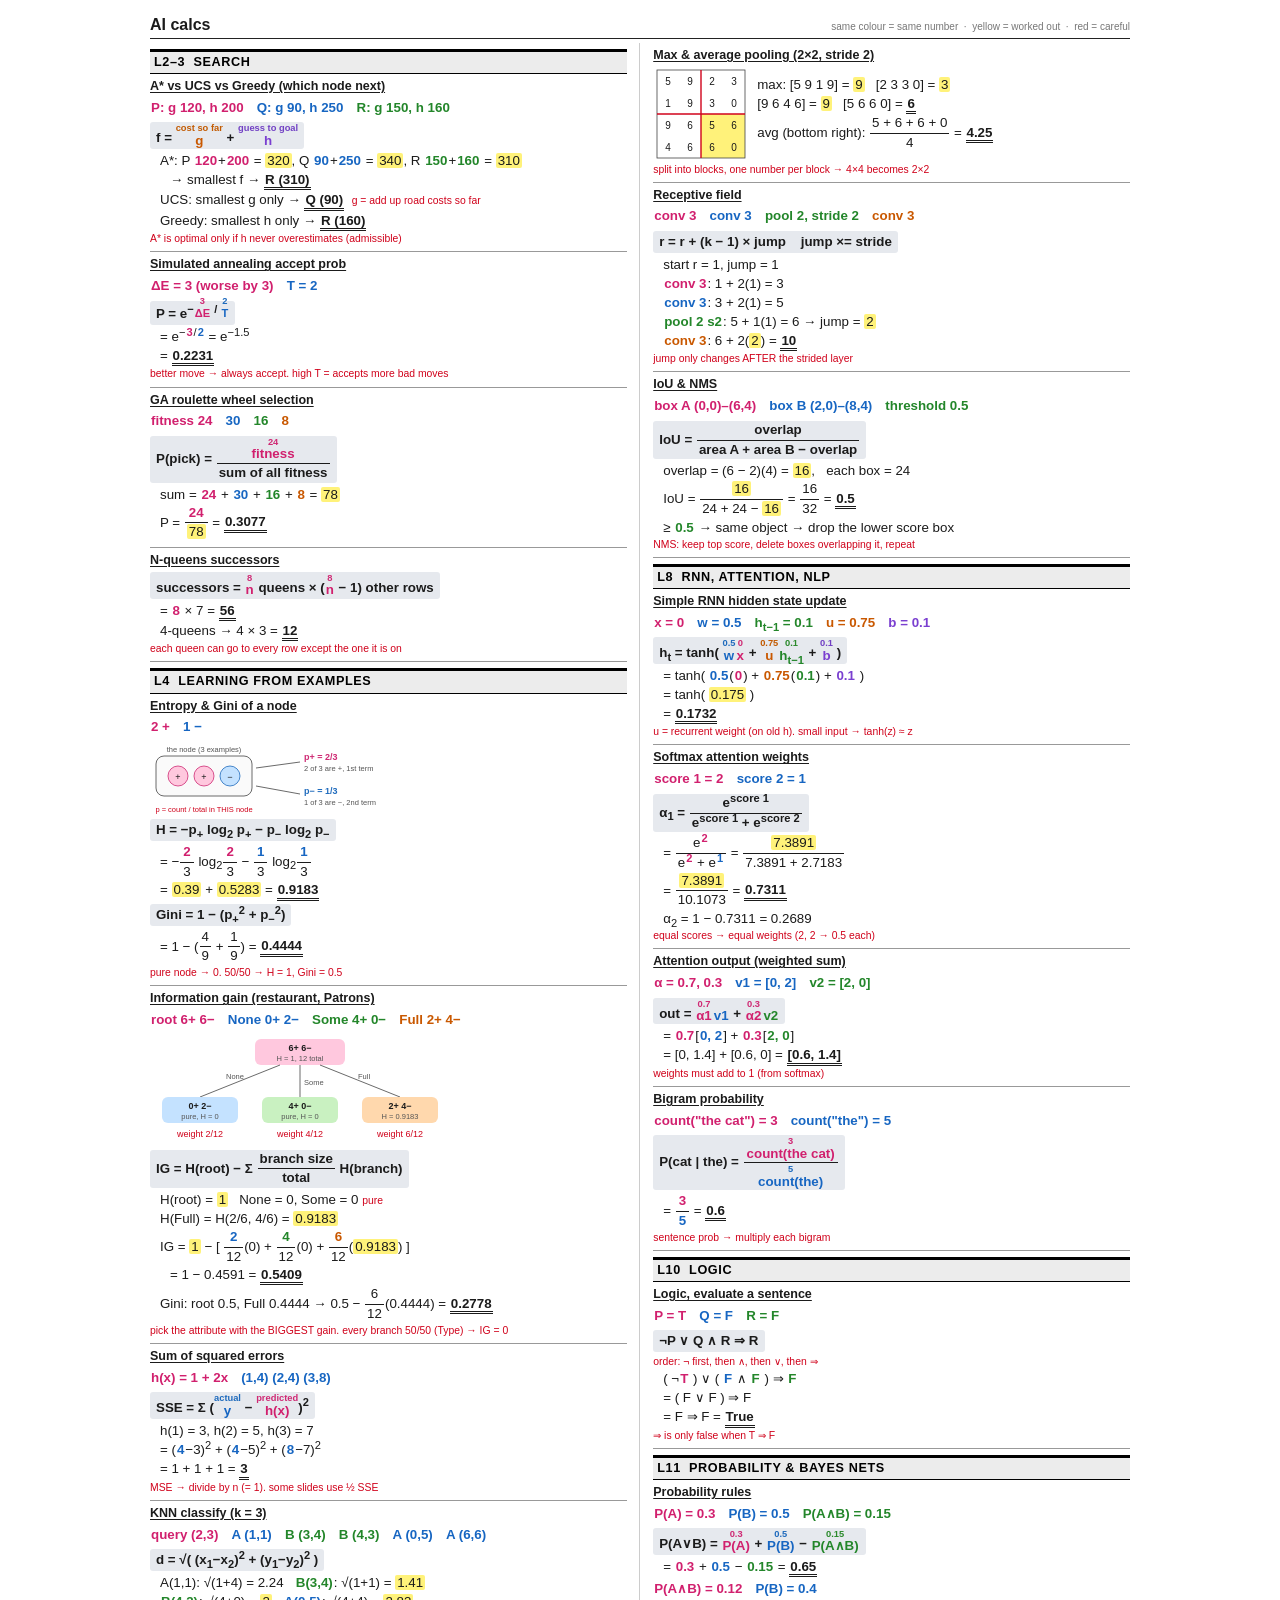
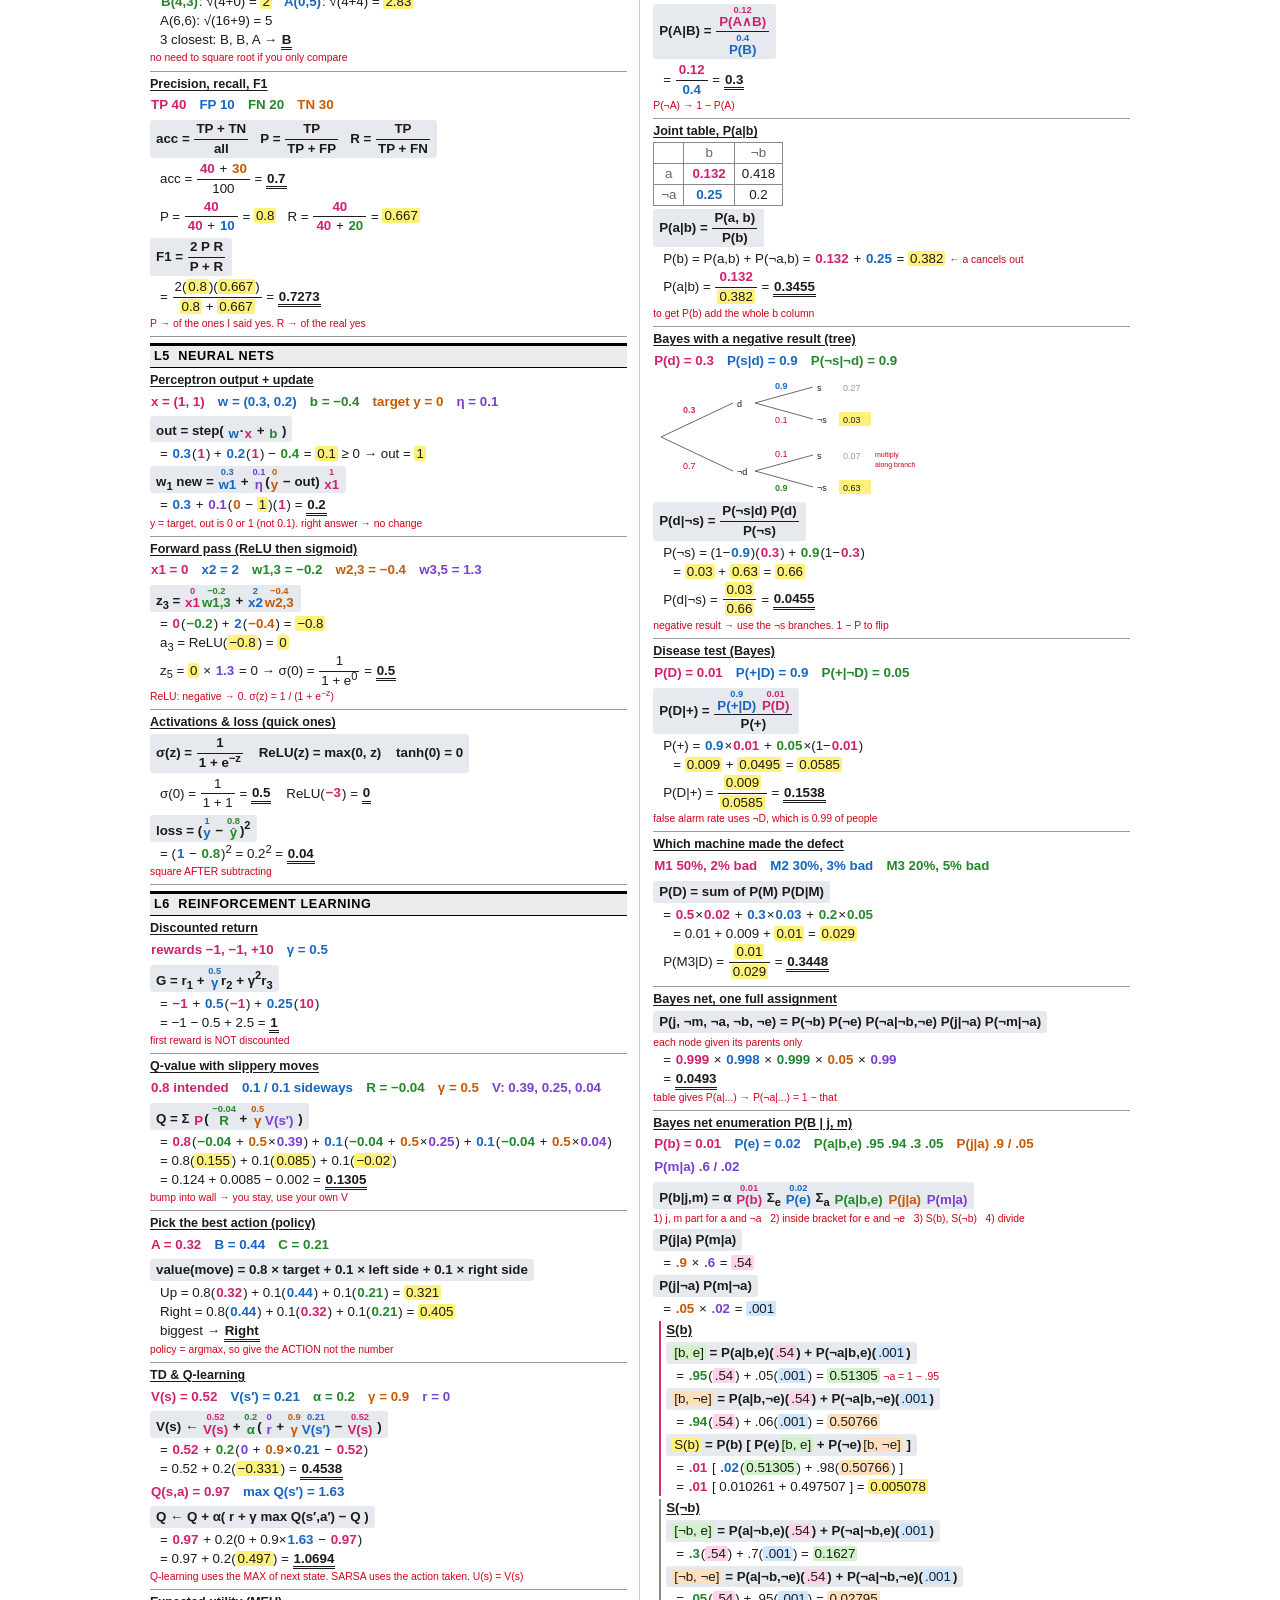
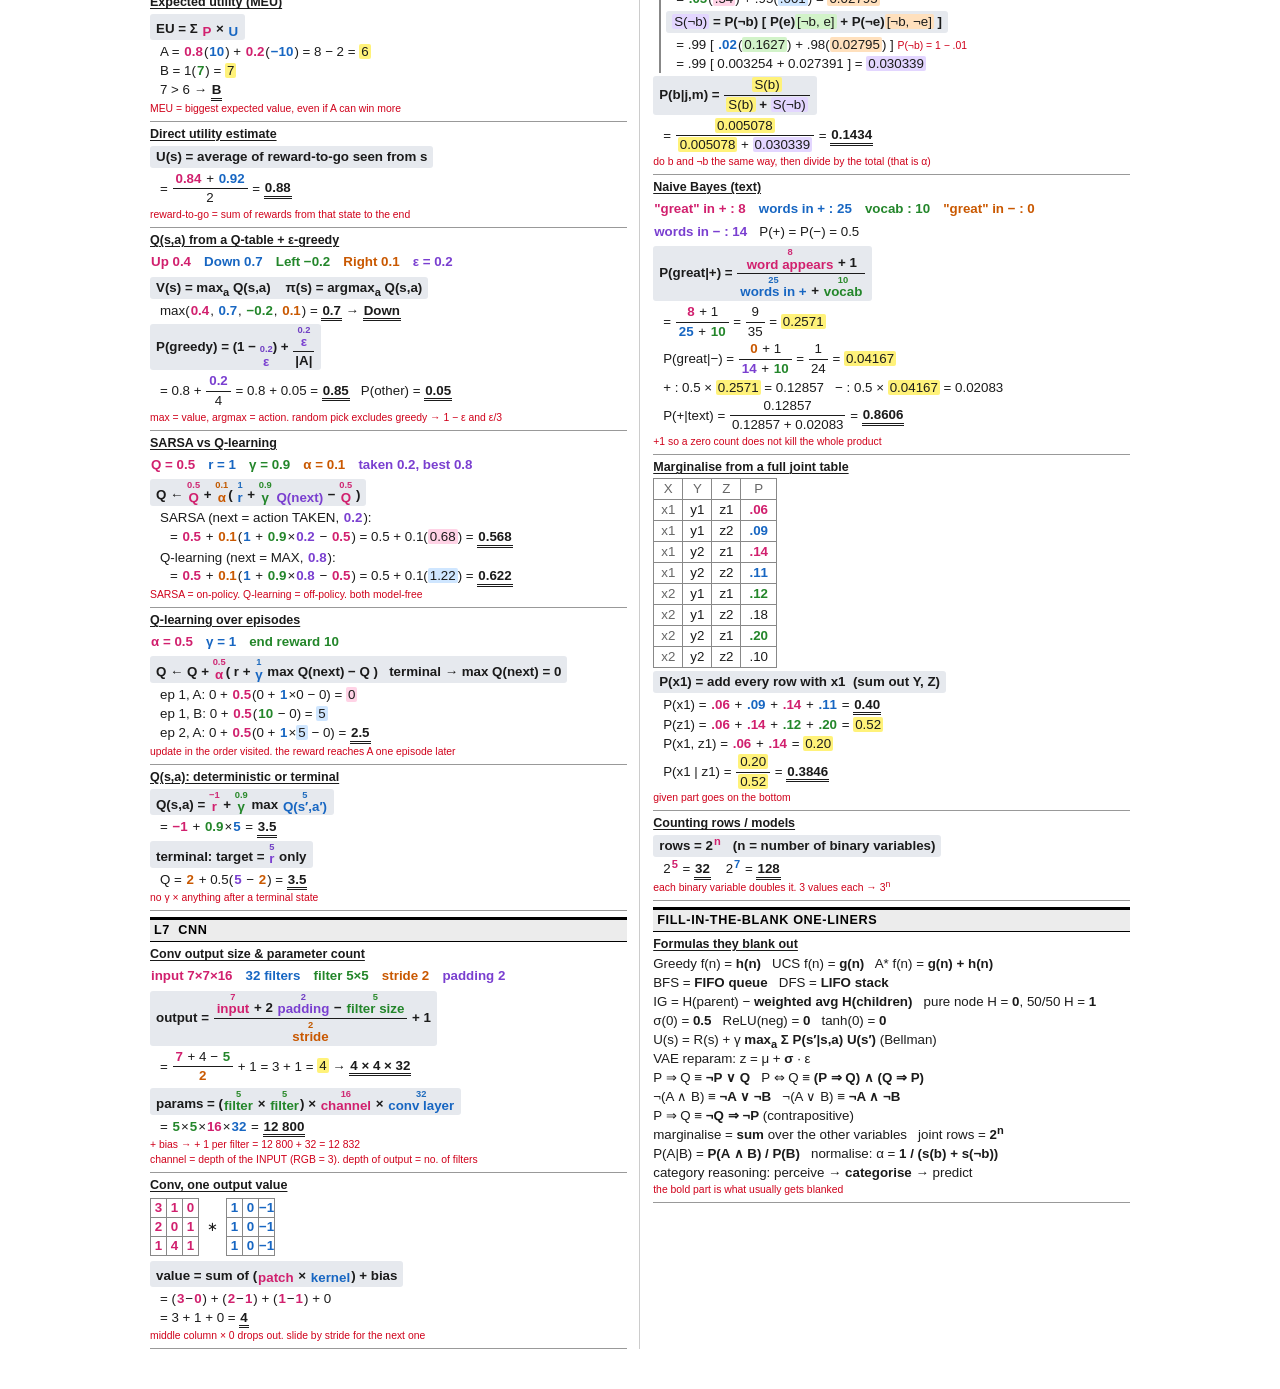
==== commit 6a07d0a5: "Extra question" ====
--- a/calcsheet/v1.html
+++ b/calcsheet/v1.html
@@ -62,4 +62,4 @@
 .blk u { font-weight: bold; text-underline-offset: 2px; }
 </style></head><body class="v1">
 <div class="top"><b>AI calcs</b><span>same colour = same number &nbsp;&middot;&nbsp; yellow = worked out &nbsp;&middot;&nbsp; red = careful</span></div>
-<div class="cols"><div class="c"><div class="s">L2&ndash;3 &nbsp;Search</div><div class="q">Frontier: <span class="hp">P (g = 120, h = 200)</span>, <span class="hb">Q (g = 90, h = 250)</span>, <span class="hg">R (g = 150, h = 160)</span>. Which node is expanded next by A*? By UCS? By greedy?</div><div class="t">A* vs UCS vs Greedy (which node next)</div><div class="g"><span class="hp">P: g 120, h 200</span> &nbsp; <span class="hb">Q: g 90, h 250</span> &nbsp; <span class="hg">R: g 150, h 160</span></div><div class="fm">f = <span class="k"><i class="fo">cost so far</i><b class="ho">g</b></span> + <span class="k"><i class="fv">guess to goal</i><b class="hv">h</b></span></div><div class="l" style="padding-left:10px">A*: P <span class="hp">120</span>+<span class="hp">200</span> = <span class="hy">320</span>, Q <span class="hb">90</span>+<span class="hb">250</span> = <span class="hy">340</span>, R <span class="hg">150</span>+<span class="hg">160</span> = <span class="hy">310</span></div><div class="l" style="padding-left:20px">&rarr; smallest f &rarr; <span class="a">R (310)</span></div><div class="l" style="padding-left:10px">UCS: smallest g only &rarr; <span class="a">Q (90)</span> &nbsp;<span class="ni">g = add up road costs so far</span></div><div class="l" style="padding-left:10px">Greedy: smallest h only &rarr; <span class="a">R (160)</span></div><div class="n">A* is optimal only if h never overestimates (admissible)</div></div><div class="c"><div class="q">Minimising energy. A move makes things worse by <span class="hp">3</span> at temperature <span class="hb">T = 2</span>. What is the probability the move is accepted?</div><div class="t">Simulated annealing accept prob</div><div class="g"><span class="hp">&Delta;E = 3 (worse by 3)</span> &nbsp; <span class="hb">T = 2</span></div><div class="fm">P = e<sup>&minus;<span class="k"><i class="fp">3</i><b class="hp">&Delta;E</b></span> / <span class="k"><i class="fb">2</i><b class="hb">T</b></span></sup></div><div class="l" style="padding-left:10px">= e<sup>&minus;<span class="hp">3</span>/<span class="hb">2</span></sup> = e<sup>&minus;1.5</sup></div><div class="l" style="padding-left:10px">= <span class="a">0.2231</span></div><div class="n">better move &rarr; always accept. high T = accepts more bad moves</div></div><div class="c"><div class="q">Fitness values <span class="hp">24</span>, <span class="hb">30</span>, <span class="hg">16</span>, <span class="ho">8</span>. Probability the first individual is picked by roulette wheel selection?</div><div class="t">GA roulette wheel selection</div><div class="g"><span class="hp">fitness 24</span> &nbsp; <span class="hb">30</span> &nbsp; <span class="hg">16</span> &nbsp; <span class="ho">8</span></div><div class="fm">P(pick) = <span class="fr"><span><span class="k"><i class="fp">24</i><b class="hp">fitness</b></span></span><span>sum of all fitness</span></span></div><div class="l" style="padding-left:10px">sum = <span class="hp">24</span> + <span class="hb">30</span> + <span class="hg">16</span> + <span class="ho">8</span> = <span class="hy">78</span></div><div class="l" style="padding-left:10px">P = <span class="fr"><span><span class="hp">24</span></span><span><span class="hy">78</span></span></span> = <span class="a">0.3077</span></div></div><div class="c"><div class="q">In the <span class="hp">8</span>-queens problem (one queen per column, move one queen within its column), how many successors does a state have?</div><div class="t">N-queens successors</div><div class="fm">successors = <span class="k"><i class="fp">8</i><b class="hp">n</b></span> queens &times; (<span class="k"><i class="fp">8</i><b class="hp">n</b></span> &minus; 1) other rows</div><div class="l" style="padding-left:10px">= <span class="hp">8</span> &times; 7 = <span class="a">56</span></div><div class="l" style="padding-left:10px">4-queens &rarr; 4 &times; 3 = <span class="a">12</span></div><div class="n">each queen can go to every row except the one it is on</div></div><div class="c"><div class="s">L4 &nbsp;Learning from examples</div><div class="q">A node has <span class="hp">2</span> positive and <span class="hb">1</span> negative examples. Find its entropy and its Gini index.</div><div class="t">Entropy & Gini of a node</div><div class="g"><span class="hp">2 +</span> &nbsp; <span class="hb">1 &minus;</span></div><svg viewBox="0 0 300 74" width="300" height="74" class="dg"><rect x="6" y="14" width="96" height="40" rx="8" class="nd"/><text x="54" y="10" class="mid sm">the node (3 examples)</text><circle cx="28" cy="34" r="10" class="dp"/><text x="28" y="38" class="mid">+</text><circle cx="54" cy="34" r="10" class="dp"/><text x="54" y="38" class="mid">+</text><circle cx="80" cy="34" r="10" class="db"/><text x="80" y="38" class="mid">&#8722;</text><path d="M106 26 L150 20" class="ar"/><path d="M106 44 L150 52" class="ar"/><text x="154" y="18" class="cp b">p+ = 2/3</text><text x="154" y="29" class="sm">2 of 3 are +, 1st term</text><text x="154" y="52" class="cb b">p&#8722; = 1/3</text><text x="154" y="63" class="sm">1 of 3 are &#8722;, 2nd term</text><text x="54" y="70" class="mid sm cr">p = count / total in THIS node</text></svg><div class="fm">H = &minus;p<sub>+</sub> log<sub>2</sub> p<sub>+</sub> &minus; p<sub>&minus;</sub> log<sub>2</sub> p<sub>&minus;</sub></div><div class="l" style="padding-left:10px">= &minus;<span class="fr"><span><span class="hp">2</span></span><span>3</span></span> log<sub>2</sub><span class="fr"><span><span class="hp">2</span></span><span>3</span></span> &minus; <span class="fr"><span><span class="hb">1</span></span><span>3</span></span> log<sub>2</sub><span class="fr"><span><span class="hb">1</span></span><span>3</span></span></div><div class="l" style="padding-left:10px">= <span class="hy">0.39</span> + <span class="hy">0.5283</span> = <span class="a">0.9183</span></div><div class="fm">Gini = 1 &minus; (p<sub>+</sub><sup>2</sup> + p<sub>&minus;</sub><sup>2</sup>)</div><div class="l" style="padding-left:10px">= 1 &minus; (<span class="fr"><span>4</span><span>9</span></span> + <span class="fr"><span>1</span><span>9</span></span>) = <span class="a">0.4444</span></div><div class="n">pure node &rarr; 0. 50/50 &rarr; H = 1, Gini = 0.5</div></div><div class="c"><div class="q">Restaurant data <span class="hp">(6+, 6&minus;)</span>. Patrons splits into None <span class="hb">(0+, 2&minus;)</span>, Some <span class="hg">(4+, 0&minus;)</span>, Full <span class="ho">(2+, 4&minus;)</span>. Find IG(Patrons) and the Gini reduction.</div><div class="t">Information gain (restaurant, Patrons)</div><div class="g"><span class="hp">root 6+ 6&minus;</span> &nbsp; <span class="hb">None 0+ 2&minus;</span> &nbsp; <span class="hg">Some 4+ 0&minus;</span> &nbsp; <span class="ho">Full 2+ 4&minus;</span></div><svg viewBox="0 0 300 112" width="300" height="112" class="dg"><rect x="105" y="4" width="90" height="26" rx="6" class="np"/><text x="150" y="16" class="mid b">6+ 6&#8722;</text><text x="150" y="26" class="mid sm">H = 1, 12 total</text><path d="M130 30 L50 62" class="ln"/><path d="M150 30 L150 62" class="ln"/><path d="M170 30 L250 62" class="ln"/><text x="76" y="44" class="sm">None</text><text x="154" y="50" class="sm">Some</text><text x="208" y="44" class="sm">Full</text><rect x="12" y="62" width="76" height="26" rx="6" class="nb"/><text x="50" y="74" class="mid b">0+ 2&#8722;</text><text x="50" y="84" class="mid sm">pure, H = 0</text><rect x="112" y="62" width="76" height="26" rx="6" class="ng"/><text x="150" y="74" class="mid b">4+ 0&#8722;</text><text x="150" y="84" class="mid sm">pure, H = 0</text><rect x="212" y="62" width="76" height="26" rx="6" class="no"/><text x="250" y="74" class="mid b">2+ 4&#8722;</text><text x="250" y="84" class="mid sm">H = 0.9183</text><text x="50" y="102" class="mid cr">weight 2/12</text><text x="150" y="102" class="mid cr">weight 4/12</text><text x="250" y="102" class="mid cr">weight 6/12</text></svg><div class="fm">IG = H(root) &minus; &Sigma; <span class="fr"><span>branch size</span><span>total</span></span> H(branch)</div><div class="l" style="padding-left:10px">H(root) = <span class="hy">1</span> &nbsp; None = 0, Some = 0 <span class="ni">pure</span></div><div class="l" style="padding-left:10px">H(Full) = H(2/6, 4/6) = <span class="hy">0.9183</span></div><div class="l" style="padding-left:10px">IG = <span class="hy">1</span> &minus; [ <span class="fr"><span><span class="hb">2</span></span><span>12</span></span>(0) + <span class="fr"><span><span class="hg">4</span></span><span>12</span></span>(0) + <span class="fr"><span><span class="ho">6</span></span><span>12</span></span>(<span class="hy">0.9183</span>) ]</div><div class="l" style="padding-left:20px">= 1 &minus; 0.4591 = <span class="a">0.5409</span></div><div class="l" style="padding-left:10px">Gini: root 0.5, Full 0.4444 &rarr; 0.5 &minus; <span class="fr"><span>6</span><span>12</span></span>(0.4444) = <span class="a">0.2778</span></div><div class="n">pick the attribute with the BIGGEST gain. every branch 50/50 (Type) &rarr; IG = 0</div></div><div class="c"><div class="q">Model <span class="hp">h(x) = 1 + 2x</span>. Data <span class="hb">(1, 4), (2, 4), (3, 8)</span>. Find the sum of squared errors.</div><div class="t">Sum of squared errors</div><div class="g"><span class="hp">h(x) = 1 + 2x</span> &nbsp; <span class="hb">(1,4) (2,4) (3,8)</span></div><div class="fm">SSE = &Sigma; (<span class="k"><i class="fb">actual</i><b class="hb">y</b></span> &minus; <span class="k"><i class="fp">predicted</i><b class="hp">h(x)</b></span>)<sup>2</sup></div><div class="l" style="padding-left:10px">h(1) = 3, h(2) = 5, h(3) = 7</div><div class="l" style="padding-left:10px">= (<span class="hb">4</span>&minus;3)<sup>2</sup> + (<span class="hb">4</span>&minus;5)<sup>2</sup> + (<span class="hb">8</span>&minus;7)<sup>2</sup></div><div class="l" style="padding-left:10px">= 1 + 1 + 1 = <span class="a">3</span></div><div class="n">MSE &rarr; divide by n (= 1). some slides use &frac12; SSE</div></div><div class="c"><div class="q">Classify <span class="hp">(2, 3)</span> with k = 3 (Euclidean). Points: (1,1) A, (3,4) B, (4,3) B, (0,5) A, (6,6) A.</div><div class="t">KNN classify (k = 3)</div><div class="g"><span class="hp">query (2,3)</span> &nbsp; <span class="hb">A (1,1)</span> &nbsp; <span class="hg">B (3,4)</span> &nbsp; <span class="hg">B (4,3)</span> &nbsp; <span class="hb">A (0,5)</span> &nbsp; <span class="hb">A (6,6)</span></div><div class="fm">d = &radic;( (x<sub>1</sub>&minus;x<sub>2</sub>)<sup>2</sup> + (y<sub>1</sub>&minus;y<sub>2</sub>)<sup>2</sup> )</div><div class="l" style="padding-left:10px">A(1,1): &radic;(1+4) = 2.24 &nbsp; <span class="hg">B(3,4)</span>: &radic;(1+1) = <span class="hy">1.41</span></div><div class="l" style="padding-left:10px"><span class="hg">B(4,3)</span>: &radic;(4+0) = <span class="hy">2</span> &nbsp; <span class="hb">A(0,5)</span>: &radic;(4+4) = <span class="hy">2.83</span></div><div class="l" style="padding-left:10px">A(6,6): &radic;(16+9) = 5</div><div class="l" style="padding-left:10px">3 closest: B, B, A &rarr; <span class="a">B</span></div><div class="n">no need to square root if you only compare</div></div><div class="c"><div class="q"><span class="hp">TP = 40</span>, <span class="hb">FP = 10</span>, <span class="hg">FN = 20</span>, <span class="ho">TN = 30</span>. Find accuracy, precision, recall and F1.</div><div class="t">Precision, recall, F1</div><div class="g"><span class="hp">TP 40</span> &nbsp; <span class="hb">FP 10</span> &nbsp; <span class="hg">FN 20</span> &nbsp; <span class="ho">TN 30</span></div><div class="fm">acc = <span class="fr"><span>TP + TN</span><span>all</span></span> &nbsp; P = <span class="fr"><span>TP</span><span>TP + FP</span></span> &nbsp; R = <span class="fr"><span>TP</span><span>TP + FN</span></span></div><div class="l" style="padding-left:10px">acc = <span class="fr"><span><span class="hp">40</span> + <span class="ho">30</span></span><span>100</span></span> = <span class="a">0.7</span></div><div class="l" style="padding-left:10px">P = <span class="fr"><span><span class="hp">40</span></span><span><span class="hp">40</span> + <span class="hb">10</span></span></span> = <span class="hy">0.8</span> &nbsp; R = <span class="fr"><span><span class="hp">40</span></span><span><span class="hp">40</span> + <span class="hg">20</span></span></span> = <span class="hy">0.667</span></div><div class="fm">F1 = <span class="fr"><span>2 P R</span><span>P + R</span></span></div><div class="l" style="padding-left:10px">= <span class="fr"><span>2(<span class="hy">0.8</span>)(<span class="hy">0.667</span>)</span><span><span class="hy">0.8</span> + <span class="hy">0.667</span></span></span> = <span class="a">0.7273</span></div><div class="n">P &rarr; of the ones I said yes. R &rarr; of the real yes</div></div><div class="c"><div class="s">L5 &nbsp;Neural nets</div><div class="q">Step perceptron, x = <span class="hp">(1, 1)</span>, w = <span class="hb">(0.3, 0.2)</span>, bias <span class="hg">&minus;0.4</span>. Target <span class="ho">0</span>, learning rate <span class="hv">0.1</span>. Find the output and the new w1.</div><div class="t">Perceptron output + update</div><div class="g"><span class="hp">x = (1, 1)</span> &nbsp; <span class="hb">w = (0.3, 0.2)</span> &nbsp; <span class="hg">b = &minus;0.4</span> &nbsp; <span class="ho">target y = 0</span> &nbsp; <span class="hv">&eta; = 0.1</span></div><div class="fm">out = step( <span class="k"><i class="fb"></i><b class="hb">w</b></span>&middot;<span class="k"><i class="fp"></i><b class="hp">x</b></span> + <span class="k"><i class="fg"></i><b class="hg">b</b></span> )</div><div class="l" style="padding-left:10px">= <span class="hb">0.3</span>(<span class="hp">1</span>) + <span class="hb">0.2</span>(<span class="hp">1</span>) &minus; <span class="hg">0.4</span> = <span class="hy">0.1</span> &ge; 0 &rarr; out = <span class="hy">1</span></div><div class="fm">w<sub>1</sub> new = <span class="k"><i class="fb">0.3</i><b class="hb">w1</b></span> + <span class="k"><i class="fv">0.1</i><b class="hv">&eta;</b></span>(<span class="k"><i class="fo">0</i><b class="ho">y</b></span> &minus; out) <span class="k"><i class="fp">1</i><b class="hp">x1</b></span></div><div class="l" style="padding-left:10px">= <span class="hb">0.3</span> + <span class="hv">0.1</span>(<span class="ho">0</span> &minus; <span class="hy">1</span>)(<span class="hp">1</span>) = <span class="a">0.2</span></div><div class="n">y = target, out is 0 or 1 (not 0.1). right answer &rarr; no change</div></div><div class="c"><div class="q">x1 = <span class="hp">0</span>, x2 = <span class="hb">2</span>. Hidden unit 3 is ReLU with w1,3 = <span class="hg">&minus;0.2</span>, w2,3 = <span class="ho">&minus;0.4</span>. Output unit 5 is sigmoid with w3,5 = <span class="hv">1.3</span>. No bias. Find a3 and the output.</div><div class="t">Forward pass (ReLU then sigmoid)</div><div class="g"><span class="hp">x1 = 0</span> &nbsp; <span class="hb">x2 = 2</span> &nbsp; <span class="hg">w1,3 = &minus;0.2</span> &nbsp; <span class="ho">w2,3 = &minus;0.4</span> &nbsp; <span class="hv">w3,5 = 1.3</span></div><div class="fm">z<sub>3</sub> = <span class="k"><i class="fp">0</i><b class="hp">x1</b></span><span class="k"><i class="fg">&minus;0.2</i><b class="hg">w1,3</b></span> + <span class="k"><i class="fb">2</i><b class="hb">x2</b></span><span class="k"><i class="fo">&minus;0.4</i><b class="ho">w2,3</b></span></div><div class="l" style="padding-left:10px">= <span class="hp">0</span>(<span class="hg">&minus;0.2</span>) + <span class="hb">2</span>(<span class="ho">&minus;0.4</span>) = <span class="hy">&minus;0.8</span></div><div class="l" style="padding-left:10px">a<sub>3</sub> = ReLU(<span class="hy">&minus;0.8</span>) = <span class="hy">0</span></div><div class="l" style="padding-left:10px">z<sub>5</sub> = <span class="hy">0</span> &times; <span class="hv">1.3</span> = 0 &rarr; &sigma;(0) = <span class="fr"><span>1</span><span>1 + e<sup>0</sup></span></span> = <span class="a">0.5</span></div><div class="n">ReLU: negative &rarr; 0. &sigma;(z) = 1 / (1 + e<sup>&minus;z</sup>)</div></div><div class="c"><div class="q">Find sigmoid(0), ReLU(<span class="hp">&minus;3</span>), and the loss (y &minus; &ycirc;)<sup>2</sup> when target <span class="hb">y = 1</span> and output <span class="hg">&ycirc; = 0.8</span>.</div><div class="t">Activations &amp; loss (quick ones)</div><div class="fm">&sigma;(z) = <span class="fr"><span>1</span><span>1 + e<sup>&minus;z</sup></span></span> &nbsp;&nbsp; ReLU(z) = max(0, z) &nbsp;&nbsp; tanh(0) = 0</div><div class="l" style="padding-left:10px">&sigma;(0) = <span class="fr"><span>1</span><span>1 + 1</span></span> = <span class="a">0.5</span> &nbsp;&nbsp; ReLU(<span class="hp">&minus;3</span>) = <span class="a">0</span></div><div class="fm">loss = (<span class="k"><i class="fb">1</i><b class="hb">y</b></span> &minus; <span class="k"><i class="fg">0.8</i><b class="hg">&ycirc;</b></span>)<sup>2</sup></div><div class="l" style="padding-left:10px">= (<span class="hb">1</span> &minus; <span class="hg">0.8</span>)<sup>2</sup> = 0.2<sup>2</sup> = <span class="a">0.04</span></div><div class="n">square AFTER subtracting</div></div><div class="c"><div class="s">L6 &nbsp;Reinforcement learning</div><div class="q">Rewards <span class="hp">&minus;1, &minus;1, +10</span> with &gamma; = <span class="hb">0.5</span>. Find the discounted return.</div><div class="t">Discounted return</div><div class="g"><span class="hp">rewards &minus;1, &minus;1, +10</span> &nbsp; <span class="hb">&gamma; = 0.5</span></div><div class="fm">G = r<sub>1</sub> + <span class="k"><i class="fb">0.5</i><b class="hb">&gamma;</b></span>r<sub>2</sub> + &gamma;<sup>2</sup>r<sub>3</sub></div><div class="l" style="padding-left:10px">= <span class="hp">&minus;1</span> + <span class="hb">0.5</span>(<span class="hp">&minus;1</span>) + <span class="hb">0.25</span>(<span class="hp">10</span>)</div><div class="l" style="padding-left:10px">= &minus;1 &minus; 0.5 + 2.5 = <span class="a">1</span></div><div class="n">first reward is NOT discounted</div></div><div class="c"><div class="q">Grid world: intended move <span class="hp">0.8</span>, each side <span class="hb">0.1</span>. R = <span class="hg">&minus;0.04</span>, &gamma; = <span class="ho">0.5</span>. Utilities: intended square <span class="hv">0.39</span>, sides <span class="hv">0.25</span> and <span class="hv">0.04</span>. Find Q(s, a).</div><div class="t">Q-value with slippery moves</div><div class="g"><span class="hp">0.8 intended</span> &nbsp; <span class="hb">0.1 / 0.1 sideways</span> &nbsp; <span class="hg">R = &minus;0.04</span> &nbsp; <span class="ho">&gamma; = 0.5</span> &nbsp; <span class="hv">V: 0.39, 0.25, 0.04</span></div><div class="fm">Q = &Sigma; <span class="k"><i class="fp"></i><b class="hp">P</b></span>( <span class="k"><i class="fg">&minus;0.04</i><b class="hg">R</b></span> + <span class="k"><i class="fo">0.5</i><b class="ho">&gamma;</b></span><span class="k"><i class="fv"></i><b class="hv">V(s&prime;)</b></span> )</div><div class="l" style="padding-left:10px">= <span class="hp">0.8</span>(<span class="hg">&minus;0.04</span> + <span class="ho">0.5</span>&times;<span class="hv">0.39</span>) + <span class="hb">0.1</span>(<span class="hg">&minus;0.04</span> + <span class="ho">0.5</span>&times;<span class="hv">0.25</span>) + <span class="hb">0.1</span>(<span class="hg">&minus;0.04</span> + <span class="ho">0.5</span>&times;<span class="hv">0.04</span>)</div><div class="l" style="padding-left:10px">= 0.8(<span class="hy">0.155</span>) + 0.1(<span class="hy">0.085</span>) + 0.1(<span class="hy">&minus;0.02</span>)</div><div class="l" style="padding-left:10px">= 0.124 + 0.0085 &minus; 0.002 = <span class="a">0.1305</span></div><div class="n">bump into wall &rarr; you stay, use your own V</div></div><div class="c"><div class="q">Up mostly reaches A = <span class="hp">0.32</span>, Right mostly reaches B = <span class="hb">0.44</span>, the other side is C = <span class="hg">0.21</span>. Moves go 0.8 intended, 0.1 to each side. Which action does the policy pick?</div><div class="t">Pick the best action (policy)</div><div class="g"><span class="hp">A = 0.32</span> &nbsp; <span class="hb">B = 0.44</span> &nbsp; <span class="hg">C = 0.21</span></div><div class="fm">value(move) = 0.8 &times; target + 0.1 &times; left side + 0.1 &times; right side</div><div class="l" style="padding-left:10px">Up = 0.8(<span class="hp">0.32</span>) + 0.1(<span class="hb">0.44</span>) + 0.1(<span class="hg">0.21</span>) = <span class="hy">0.321</span></div><div class="l" style="padding-left:10px">Right = 0.8(<span class="hb">0.44</span>) + 0.1(<span class="hp">0.32</span>) + 0.1(<span class="hg">0.21</span>) = <span class="hy">0.405</span></div><div class="l" style="padding-left:10px">biggest &rarr; <span class="a">Right</span></div><div class="n">policy = argmax, so give the ACTION not the number</div></div><div class="c"><div class="q">TD: V(s) = <span class="hp">0.52</span>, V(s&prime;) = <span class="hb">0.21</span>, r = <span class="hv">0</span>, &alpha; = <span class="hg">0.2</span>, &gamma; = <span class="ho">0.9</span>. Find the new V(s). Then Q-learning with Q(s,a) = <span class="hp">0.97</span> and max Q(s&prime;,a&prime;) = <span class="hb">1.63</span>.</div><div class="t">TD & Q-learning</div><div class="g"><span class="hp">V(s) = 0.52</span> &nbsp; <span class="hb">V(s&prime;) = 0.21</span> &nbsp; <span class="hg">&alpha; = 0.2</span> &nbsp; <span class="ho">&gamma; = 0.9</span> &nbsp; <span class="hv">r = 0</span></div><div class="fm">V(s) &larr; <span class="k"><i class="fp">0.52</i><b class="hp">V(s)</b></span> + <span class="k"><i class="fg">0.2</i><b class="hg">&alpha;</b></span>( <span class="k"><i class="fv">0</i><b class="hv">r</b></span> + <span class="k"><i class="fo">0.9</i><b class="ho">&gamma;</b></span><span class="k"><i class="fb">0.21</i><b class="hb">V(s&prime;)</b></span> &minus; <span class="k"><i class="fp">0.52</i><b class="hp">V(s)</b></span> )</div><div class="l" style="padding-left:10px">= <span class="hp">0.52</span> + <span class="hg">0.2</span>(<span class="hv">0</span> + <span class="ho">0.9</span>&times;<span class="hb">0.21</span> &minus; <span class="hp">0.52</span>)</div><div class="l" style="padding-left:10px">= 0.52 + 0.2(<span class="hy">&minus;0.331</span>) = <span class="a">0.4538</span></div><div class="g"><span class="hp">Q(s,a) = 0.97</span> &nbsp; <span class="hb">max Q(s&prime;) = 1.63</span></div><div class="fm">Q &larr; Q + &alpha;( r + &gamma; max Q(s&prime;,a&prime;) &minus; Q )</div><div class="l" style="padding-left:10px">= <span class="hp">0.97</span> + 0.2(0 + 0.9&times;<span class="hb">1.63</span> &minus; <span class="hp">0.97</span>)</div><div class="l" style="padding-left:10px">= 0.97 + 0.2(<span class="hy">0.497</span>) = <span class="a">1.0694</span></div><div class="n">Q-learning uses the MAX of next state. SARSA uses the action taken. U(s) = V(s)</div></div><div class="c"><div class="q">Route A: <span class="hp">80%</span> chance U = <span class="hb">+10</span>, <span class="hp">20%</span> chance U = <span class="hb">&minus;10</span>. Route B: 100% U = <span class="hg">+7</span>. Which does MEU choose?</div><div class="t">Expected utility (MEU)</div><div class="fm">EU = &Sigma; <span class="k"><i class="fp"></i><b class="hp">P</b></span> &times; <span class="k"><i class="fb"></i><b class="hb">U</b></span></div><div class="l" style="padding-left:10px">A = <span class="hp">0.8</span>(<span class="hb">10</span>) + <span class="hp">0.2</span>(<span class="hb">&minus;10</span>) = 8 &minus; 2 = <span class="hy">6</span></div><div class="l" style="padding-left:10px">B = 1(<span class="hg">7</span>) = <span class="hy">7</span></div><div class="l" style="padding-left:10px">7 &gt; 6 &rarr; <span class="a">B</span></div><div class="n">MEU = biggest expected value, even if A can win more</div></div><div class="c"><div class="q">Two trials give reward-to-go <span class="hp">0.84</span> and <span class="hb">0.92</span> for state s. Estimate U(s).</div><div class="t">Direct utility estimate</div><div class="fm">U(s) = average of reward-to-go seen from s</div><div class="l" style="padding-left:10px">= <span class="fr"><span><span class="hp">0.84</span> + <span class="hb">0.92</span></span><span>2</span></span> = <span class="a">0.88</span></div><div class="n">reward-to-go = sum of rewards from that state to the end</div></div><div class="c"><div class="s">L7 &nbsp;CNN</div><div class="q">Input <span class="hp">7&times;7&times;16</span>, <span class="hb">32</span> filters of size <span class="hg">5&times;5</span>, stride <span class="ho">2</span>, padding <span class="hv">2</span>, no bias. Find the output size and the number of parameters.</div><div class="t">Conv output size & parameter count</div><div class="g"><span class="hp">input 7&times;7&times;16</span> &nbsp; <span class="hb">32 filters</span> &nbsp; <span class="hg">filter 5&times;5</span> &nbsp; <span class="ho">stride 2</span> &nbsp; <span class="hv">padding 2</span></div><div class="fm">output = <span class="fr"><span><span class="k"><i class="fp">7</i><b class="hp">input</b></span> + 2 <span class="k"><i class="fv">2</i><b class="hv">padding</b></span> &minus; <span class="k"><i class="fg">5</i><b class="hg">filter size</b></span></span><span><span class="k"><i class="fo">2</i><b class="ho">stride</b></span></span></span> + 1</div><div class="l" style="padding-left:10px">= <span class="fr"><span><span class="hp">7</span> + 4 &minus; <span class="hg">5</span></span><span><span class="ho">2</span></span></span> + 1 = 3 + 1 = <span class="hy">4</span> &rarr; <span class="a">4 &times; 4 &times; 32</span></div><div class="fm">params = (<span class="k"><i class="fg">5</i><b class="hg">filter</b></span> &times; <span class="k"><i class="fg">5</i><b class="hg">filter</b></span>) &times; <span class="k"><i class="fp">16</i><b class="hp">channel</b></span> &times; <span class="k"><i class="fb">32</i><b class="hb">conv layer</b></span></div><div class="l" style="padding-left:10px">= <span class="hg">5</span>&times;<span class="hg">5</span>&times;<span class="hp">16</span>&times;<span class="hb">32</span> = <span class="a">12 800</span></div><div class="n">+ bias &rarr; + 1 per filter = 12 800 + 32 = 12 832</div><div class="n">channel = depth of the INPUT (RGB = 3). depth of output = no. of filters</div></div><div class="c"><div class="q">Apply the kernel to the 3&times;3 patch below (no bias). What is the output value?</div><div class="t">Conv, one output value</div><div class="row"><table class="mx"><tr><td class="hp">3</td><td class="hp">1</td><td class="hp">0</td></tr><tr><td class="hp">2</td><td class="hp">0</td><td class="hp">1</td></tr><tr><td class="hp">1</td><td class="hp">4</td><td class="hp">1</td></tr></table><span>&lowast;</span><table class="mx"><tr><td class="hb">1</td><td class="hb">0</td><td class="hb">&minus;1</td></tr><tr><td class="hb">1</td><td class="hb">0</td><td class="hb">&minus;1</td></tr><tr><td class="hb">1</td><td class="hb">0</td><td class="hb">&minus;1</td></tr></table></div><div class="fm">value = sum of (<span class="k"><i class="fp"></i><b class="hp">patch</b></span> &times; <span class="k"><i class="fb"></i><b class="hb">kernel</b></span>) + bias</div><div class="l" style="padding-left:10px">= (<span class="hp">3</span>&minus;<span class="hp">0</span>) + (<span class="hp">2</span>&minus;<span class="hp">1</span>) + (<span class="hp">1</span>&minus;<span class="hp">1</span>) + 0</div><div class="l" style="padding-left:10px">= 3 + 1 + 0 = <span class="a">4</span></div><div class="n">middle column &times; 0 drops out. slide by stride for the next one</div></div><div class="c"><div class="q">2&times;2 pooling with stride 2 on the 4&times;4 map below. Find the max-pool output, and the average for the bottom-right block.</div><div class="t">Max & average pooling (2&times;2, stride 2)</div><div class="row"><svg viewBox="0 0 96 96" width="96" height="96" class="pg"><text x="15" y="19">5</text><text x="37" y="19">9</text><text x="59" y="19">2</text><text x="81" y="19">3</text><text x="15" y="41">1</text><text x="37" y="41">9</text><text x="59" y="41">3</text><text x="81" y="41">0</text><text x="15" y="63">9</text><text x="37" y="63">6</text><rect x="48" y="48" width="22" height="22" class="hy"/><text x="59" y="63">5</text><rect x="70" y="48" width="22" height="22" class="hy"/><text x="81" y="63">6</text><text x="15" y="85">4</text><text x="37" y="85">6</text><rect x="48" y="70" width="22" height="22" class="hy"/><text x="59" y="85">6</text><rect x="70" y="70" width="22" height="22" class="hy"/><text x="81" y="85">0</text><rect x="4" y="4" width="88" height="88" class="bx"/><line x1="48" y1="4" x2="48" y2="92" class="qd"/><line x1="4" y1="48" x2="92" y2="48" class="qd"/></svg><div><div class="l" style="padding-left:0px">max: [5 9 1 9] = <span class="hy">9</span> &nbsp; [2 3 3 0] = <span class="hy">3</span></div><div class="l" style="padding-left:0px">[9 6 4 6] = <span class="hy">9</span> &nbsp; [5 6 6 0] = <span class="a">6</span></div><div class="l" style="padding-left:0px">avg (bottom right): <span class="fr"><span>5 + 6 + 6 + 0</span><span>4</span></span> = <span class="a">4.25</span></div></div></div><div class="n">split into blocks, one number per block &rarr; 4&times;4 becomes 2&times;2</div></div><div class="c"><div class="q">Layers: conv 3&times;3, conv 3&times;3, max pool 2&times;2 stride 2, conv 3&times;3 (convs stride 1). What is the receptive field of one output?</div><div class="t">Receptive field</div><div class="g"><span class="hp">conv 3</span> &nbsp; <span class="hb">conv 3</span> &nbsp; <span class="hg">pool 2, stride 2</span> &nbsp; <span class="ho">conv 3</span></div><div class="fm">r = r + (k &minus; 1) &times; jump &nbsp;&nbsp; jump &times;= stride</div><div class="l" style="padding-left:10px">start r = 1, jump = 1</div><div class="l" style="padding-left:10px"><span class="hp">conv 3</span>: 1 + 2(1) = 3</div><div class="l" style="padding-left:10px"><span class="hb">conv 3</span>: 3 + 2(1) = 5</div><div class="l" style="padding-left:10px"><span class="hg">pool 2 s2</span>: 5 + 1(1) = 6 &rarr; jump = <span class="hy">2</span></div><div class="l" style="padding-left:10px"><span class="ho">conv 3</span>: 6 + 2(<span class="hy">2</span>) = <span class="a">10</span></div><div class="n">jump only changes AFTER the strided layer</div></div><div class="c"><div class="q">Box A <span class="hp">(0,0)&ndash;(6,4)</span>, box B <span class="hb">(2,0)&ndash;(8,4)</span>, same class, A has the higher score. Find IoU. With NMS threshold <span class="hg">0.5</span>, is B kept?</div><div class="t">IoU & NMS</div><div class="g"><span class="hp">box A (0,0)&ndash;(6,4)</span> &nbsp; <span class="hb">box B (2,0)&ndash;(8,4)</span> &nbsp; <span class="hg">threshold 0.5</span></div><div class="fm">IoU = <span class="fr"><span>overlap</span><span>area A + area B &minus; overlap</span></span></div><div class="l" style="padding-left:10px">overlap = (6 &minus; 2)(4) = <span class="hy">16</span>, &nbsp; each box = 24</div><div class="l" style="padding-left:10px">IoU = <span class="fr"><span><span class="hy">16</span></span><span>24 + 24 &minus; <span class="hy">16</span></span></span> = <span class="fr"><span>16</span><span>32</span></span> = <span class="a">0.5</span></div><div class="l" style="padding-left:10px">&ge; <span class="hg">0.5</span> &rarr; same object &rarr; drop the lower score box</div><div class="n">NMS: keep top score, delete boxes overlapping it, repeat</div></div><div class="c"><div class="s">L8 &nbsp;RNN, attention, NLP</div><div class="q">Simple RNN, tanh. x = <span class="hp">0</span>, input weight <span class="hb">0.5</span>, previous hidden state <span class="hg">0.1</span>, recurrent weight <span class="ho">0.75</span>, bias <span class="hv">0.1</span>. Find h<sub>t</sub>.</div><div class="t">Simple RNN hidden state update</div><div class="g"><span class="hp">x = 0</span> &nbsp; <span class="hb">w = 0.5</span> &nbsp; <span class="hg">h<sub>t&minus;1</sub> = 0.1</span> &nbsp; <span class="ho">u = 0.75</span> &nbsp; <span class="hv">b = 0.1</span></div><div class="fm">h<sub>t</sub> = tanh( <span class="k"><i class="fb">0.5</i><b class="hb">w</b></span><span class="k"><i class="fp">0</i><b class="hp">x</b></span> + <span class="k"><i class="fo">0.75</i><b class="ho">u</b></span><span class="k"><i class="fg">0.1</i><b class="hg">h<sub>t&minus;1</sub></b></span> + <span class="k"><i class="fv">0.1</i><b class="hv">b</b></span> )</div><div class="l" style="padding-left:10px">= tanh( <span class="hb">0.5</span>(<span class="hp">0</span>) + <span class="ho">0.75</span>(<span class="hg">0.1</span>) + <span class="hv">0.1</span> )</div><div class="l" style="padding-left:10px">= tanh( <span class="hy">0.175</span> )</div><div class="l" style="padding-left:10px">= <span class="a">0.1732</span></div><div class="n">u = recurrent weight (on old h). small input &rarr; tanh(z) &asymp; z</div></div><div class="c"><div class="q">Attention scores <span class="hp">2</span> and <span class="hb">1</span>. Find the softmax attention weights (4 d.p.).</div><div class="t">Softmax attention weights</div><div class="g"><span class="hp">score 1 = 2</span> &nbsp; <span class="hb">score 2 = 1</span></div><div class="fm">&alpha;<sub>1</sub> = <span class="fr"><span>e<sup>score 1</sup></span><span>e<sup>score 1</sup> + e<sup>score 2</sup></span></span></div><div class="l" style="padding-left:10px">= <span class="fr"><span>e<sup><span class="hp">2</span></sup></span><span>e<sup><span class="hp">2</span></sup> + e<sup><span class="hb">1</span></sup></span></span> = <span class="fr"><span><span class="hy">7.3891</span></span><span>7.3891 + 2.7183</span></span></div><div class="l" style="padding-left:10px">= <span class="fr"><span><span class="hy">7.3891</span></span><span>10.1073</span></span> = <span class="a">0.7311</span></div><div class="l" style="padding-left:10px">&alpha;<sub>2</sub> = 1 &minus; 0.7311 = 0.2689</div><div class="n">equal scores &rarr; equal weights (2, 2 &rarr; 0.5 each)</div></div><div class="c"><div class="q">Attention weights <span class="hp">0.7</span> and <span class="hp">0.3</span>, value vectors <span class="hb">[0, 2]</span> and <span class="hg">[2, 0]</span>. Find the output.</div><div class="t">Attention output (weighted sum)</div><div class="g"><span class="hp">&alpha; = 0.7, 0.3</span> &nbsp; <span class="hb">v1 = [0, 2]</span> &nbsp; <span class="hg">v2 = [2, 0]</span></div><div class="fm">out = <span class="k"><i class="fp">0.7</i><b class="hp">&alpha;1</b></span><span class="k"><i class="fb"></i><b class="hb">v1</b></span> + <span class="k"><i class="fp">0.3</i><b class="hp">&alpha;2</b></span><span class="k"><i class="fg"></i><b class="hg">v2</b></span></div><div class="l" style="padding-left:10px">= <span class="hp">0.7</span>[<span class="hb">0, 2</span>] + <span class="hp">0.3</span>[<span class="hg">2, 0</span>]</div><div class="l" style="padding-left:10px">= [0, 1.4] + [0.6, 0] = <span class="a">[0.6, 1.4]</span></div><div class="n">weights must add to 1 (from softmax)</div></div><div class="c"><div class="q">&ldquo;the cat&rdquo; appears <span class="hp">3</span> times and &ldquo;the&rdquo; appears <span class="hb">5</span> times. Find P(cat | the).</div><div class="t">Bigram probability</div><div class="g"><span class="hp">count("the cat") = 3</span> &nbsp; <span class="hb">count("the") = 5</span></div><div class="fm">P(cat | the) = <span class="fr"><span><span class="k"><i class="fp">3</i><b class="hp">count(the cat)</b></span></span><span><span class="k"><i class="fb">5</i><b class="hb">count(the)</b></span></span></span></div><div class="l" style="padding-left:10px">= <span class="fr"><span><span class="hp">3</span></span><span><span class="hb">5</span></span></span> = <span class="a">0.6</span></div><div class="n">sentence prob &rarr; multiply each bigram</div></div><div class="c"><div class="s">L10 &nbsp;Logic</div><div class="q">With <span class="hp">P = True</span>, <span class="hb">Q = False</span>, <span class="hg">R = False</span>, is &not;P &or; Q &and; R &rArr; R true or false?</div><div class="t">Logic, evaluate a sentence</div><div class="g"><span class="hp">P = T</span> &nbsp; <span class="hb">Q = F</span> &nbsp; <span class="hg">R = F</span></div><div class="fm">&not;P &or; Q &and; R &rArr; R</div><div class="n">order: &not; first, then &and;, then &or;, then &rArr;</div><div class="l" style="padding-left:10px">( &not;<span class="hp">T</span> ) &or; ( <span class="hb">F</span> &and; <span class="hg">F</span> ) &rArr; <span class="hg">F</span></div><div class="l" style="padding-left:10px">= ( F &or; F ) &rArr; F</div><div class="l" style="padding-left:10px">= F &rArr; F = <span class="a">True</span></div><div class="n">&rArr; is only false when T &rArr; F</div></div><div class="c"><div class="s">L11 &nbsp;Probability &amp; Bayes nets</div><div class="q"><span class="hp">P(A) = 0.3</span>, <span class="hb">P(B) = 0.5</span>, <span class="hg">P(A&and;B) = 0.15</span>. Find P(A &or; B). Then, if <span class="hp">P(A&and;B) = 0.12</span> and <span class="hb">P(B) = 0.4</span>, find P(A | B).</div><div class="t">Probability rules</div><div class="g"><span class="hp">P(A) = 0.3</span> &nbsp; <span class="hb">P(B) = 0.5</span> &nbsp; <span class="hg">P(A&and;B) = 0.15</span></div><div class="fm">P(A&or;B) = <span class="k"><i class="fp">0.3</i><b class="hp">P(A)</b></span> + <span class="k"><i class="fb">0.5</i><b class="hb">P(B)</b></span> &minus; <span class="k"><i class="fg">0.15</i><b class="hg">P(A&and;B)</b></span></div><div class="l" style="padding-left:10px">= <span class="hp">0.3</span> + <span class="hb">0.5</span> &minus; <span class="hg">0.15</span> = <span class="a">0.65</span></div><div class="g"><span class="hp">P(A&and;B) = 0.12</span> &nbsp; <span class="hb">P(B) = 0.4</span></div><div class="fm">P(A|B) = <span class="fr"><span><span class="k"><i class="fp">0.12</i><b class="hp">P(A&and;B)</b></span></span><span><span class="k"><i class="fb">0.4</i><b class="hb">P(B)</b></span></span></span></div><div class="l" style="padding-left:10px">= <span class="fr"><span><span class="hp">0.12</span></span><span><span class="hb">0.4</span></span></span> = <span class="a">0.3</span></div><div class="n">P(&not;A) &rarr; 1 &minus; P(A)</div></div><div class="c"><div class="q">Using the joint table below, find P(a | b).</div><div class="t">Joint table, P(a|b)</div><table class="tb"><tr><td></td><td>b</td><td>&not;b</td></tr><tr><td>a</td><td><span class="hp">0.132</span></td><td>0.418</td></tr><tr><td>&not;a</td><td><span class="hb">0.25</span></td><td>0.2</td></tr></table><div class="fm">P(a|b) = <span class="fr"><span>P(a, b)</span><span>P(b)</span></span></div><div class="l" style="padding-left:10px">P(b) = P(a,b) + P(&not;a,b) = <span class="hp">0.132</span> + <span class="hb">0.25</span> = <span class="hy">0.382</span> <span class="ni">&larr; a cancels out</span></div><div class="l" style="padding-left:10px">P(a|b) = <span class="fr"><span><span class="hp">0.132</span></span><span><span class="hy">0.382</span></span></span> = <span class="a">0.3455</span></div><div class="n">to get P(b) add the whole b column</div></div><div class="c"><div class="q"><span class="hp">30%</span> of patients have disease d. The test is positive for <span class="hb">90%</span> of sick patients and negative for <span class="hg">90%</span> of healthy ones. A patient tests negative. Find P(d | &not;s).</div><div class="t">Bayes with a negative result (tree)</div><div class="g"><span class="hp">P(d) = 0.3</span> &nbsp; <span class="hb">P(s|d) = 0.9</span> &nbsp; <span class="hg">P(&not;s|&not;d) = 0.9</span></div><svg class="tree" viewBox="0 0 270 124" width="270" height="124"><line x1="8" y1="62" x2="80" y2="28"/><line x1="8" y1="62" x2="80" y2="96"/><line x1="102" y1="28" x2="160" y2="12"/><line x1="102" y1="28" x2="160" y2="44"/><line x1="102" y1="96" x2="160" y2="80"/><line x1="102" y1="96" x2="160" y2="112"/><text x="84" y="32" class="">d</text><text x="84" y="100" class="">&#172;d</text><text x="30" y="38" class="cp">0.3</text><text x="30" y="94" class="cr">0.7</text><text x="164" y="16" class="">s</text><text x="164" y="48" class="">&#172;s</text><text x="164" y="84" class="">s</text><text x="164" y="116" class="">&#172;s</text><text x="122" y="14" class="cb">0.9</text><text x="122" y="48" class="cr">0.1</text><text x="122" y="82" class="cr">0.1</text><text x="122" y="116" class="cg">0.9</text><text x="190" y="16" class="cx">0.27</text><text x="190" y="84" class="cx">0.07</text><rect x="186" y="37" width="32" height="14" class="hy"/><text x="190" y="48" class="">0.03</text><rect x="186" y="105" width="32" height="14" class="hy"/><text x="190" y="116" class="">0.63</text><text x="222" y="82" class="cr sm">multiply</text><text x="222" y="92" class="cr sm">along branch</text></svg><div class="fm">P(d|&not;s) = <span class="fr"><span>P(&not;s|d) P(d)</span><span>P(&not;s)</span></span></div><div class="l" style="padding-left:10px">P(&not;s) = (1&minus;<span class="hb">0.9</span>)(<span class="hp">0.3</span>) + <span class="hg">0.9</span>(1&minus;<span class="hp">0.3</span>)</div><div class="l" style="padding-left:20px">= <span class="hy">0.03</span> + <span class="hy">0.63</span> = <span class="hy">0.66</span></div><div class="l" style="padding-left:10px">P(d|&not;s) = <span class="fr"><span><span class="hy">0.03</span></span><span><span class="hy">0.66</span></span></span> = <span class="a">0.0455</span></div><div class="n">negative result &rarr; use the &not;s branches. 1 &minus; P to flip</div></div><div class="c"><div class="q"><span class="hp">1%</span> of people have disease D. P(+ | D) = <span class="hb">0.9</span>, P(+ | &not;D) = <span class="hg">0.05</span>. Someone tests positive. Find P(D | +).</div><div class="t">Disease test (Bayes)</div><div class="g"><span class="hp">P(D) = 0.01</span> &nbsp; <span class="hb">P(+|D) = 0.9</span> &nbsp; <span class="hg">P(+|&not;D) = 0.05</span></div><div class="fm">P(D|+) = <span class="fr"><span><span class="k"><i class="fb">0.9</i><b class="hb">P(+|D)</b></span> <span class="k"><i class="fp">0.01</i><b class="hp">P(D)</b></span></span><span>P(+)</span></span></div><div class="l" style="padding-left:10px">P(+) = <span class="hb">0.9</span>&times;<span class="hp">0.01</span> + <span class="hg">0.05</span>&times;(1&minus;<span class="hp">0.01</span>)</div><div class="l" style="padding-left:20px">= <span class="hy">0.009</span> + <span class="hy">0.0495</span> = <span class="hy">0.0585</span></div><div class="l" style="padding-left:10px">P(D|+) = <span class="fr"><span><span class="hy">0.009</span></span><span><span class="hy">0.0585</span></span></span> = <span class="a">0.1538</span></div><div class="n">false alarm rate uses &not;D, which is 0.99 of people</div></div><div class="c"><div class="q">Machines M1, M2, M3 make <span class="hp">50%</span>, <span class="hb">30%</span>, <span class="hg">20%</span> of parts, with defect rates <span class="hp">2%</span>, <span class="hb">3%</span>, <span class="hg">5%</span>. Find P(defective) and P(M3 | defective).</div><div class="t">Which machine made the defect</div><div class="g"><span class="hp">M1 50%, 2% bad</span> &nbsp; <span class="hb">M2 30%, 3% bad</span> &nbsp; <span class="hg">M3 20%, 5% bad</span></div><div class="fm">P(D) = sum of P(M) P(D|M)</div><div class="l" style="padding-left:10px">= <span class="hp">0.5</span>&times;<span class="hp">0.02</span> + <span class="hb">0.3</span>&times;<span class="hb">0.03</span> + <span class="hg">0.2</span>&times;<span class="hg">0.05</span></div><div class="l" style="padding-left:20px">= 0.01 + 0.009 + <span class="hy">0.01</span> = <span class="hy">0.029</span></div><div class="l" style="padding-left:10px">P(M3|D) = <span class="fr"><span><span class="hy">0.01</span></span><span><span class="hy">0.029</span></span></span> = <span class="a">0.3448</span></div></div><div class="c"><div class="q">Burglary network. Find P(j, &not;m, &not;a, &not;b, &not;e): John calls, Mary does not, no alarm, no burglary, no earthquake.</div><div class="t">Bayes net, one full assignment</div><div class="fm">P(j, &not;m, &not;a, &not;b, &not;e) = P(&not;b) P(&not;e) P(&not;a|&not;b,&not;e) P(j|&not;a) P(&not;m|&not;a)</div><div class="n">each node given its parents only</div><div class="l" style="padding-left:10px">= <span class="hp">0.999</span> &times; <span class="hb">0.998</span> &times; <span class="hg">0.999</span> &times; <span class="ho">0.05</span> &times; <span class="hv">0.99</span></div><div class="l" style="padding-left:10px">= <span class="a">0.0493</span></div><div class="n">table gives P(a|...) &rarr; P(&not;a|...) = 1 &minus; that</div></div><div class="c"><div class="q">Burglary network with the CPTs below. John and Mary both call. Find P(Burglary | j, m) by enumeration (4 d.p.).</div><div class="t">Bayes net enumeration P(B | j, m)</div><div class="g"><span class="hp">P(b) = 0.01</span> &nbsp; <span class="hb">P(e) = 0.02</span> &nbsp; <span class="hg">P(a|b,e) .95 .94 .3 .05</span> &nbsp; <span class="ho">P(j|a) .9 / .05</span> &nbsp; <span class="hv">P(m|a) .6 / .02</span></div><div class="fm">P(b|j,m) = &alpha; <span class="k"><i class="fp">0.01</i><b class="hp">P(b)</b></span> &Sigma;<sub>e</sub> <span class="k"><i class="fb">0.02</i><b class="hb">P(e)</b></span> &Sigma;<sub>a</sub> <span class="k"><i class="fg"></i><b class="hg">P(a|b,e)</b></span> <span class="k"><i class="fo"></i><b class="ho">P(j|a)</b></span> <span class="k"><i class="fv"></i><b class="hv">P(m|a)</b></span></div><div class="n">1) j, m part for a and &not;a &nbsp; 2) inside bracket for e and &not;e &nbsp; 3) S(b), S(&not;b) &nbsp; 4) divide</div><div class="fm">P(j|a) P(m|a)</div><div class="l" style="padding-left:10px">= <span class="ho">.9</span> &times; <span class="hv">.6</span> = <span class="i1">.54</span></div><div class="fm">P(j|&not;a) P(m|&not;a)</div><div class="l" style="padding-left:10px">= <span class="ho">.05</span> &times; <span class="hv">.02</span> = <span class="i2">.001</span></div><div class="blk bp"><div class="l" style="padding-left:0px"><u>S(b)</u></div><div class="fm"><span class="i3">[b, e]</span> = P(a|b,e)(<span class="i1">.54</span>) + P(&not;a|b,e)(<span class="i2">.001</span>)</div><div class="l" style="padding-left:10px">= <span class="hg">.95</span>(<span class="i1">.54</span>) + .05(<span class="i2">.001</span>) = <span class="i3">0.51305</span> <span class="ni">&not;a = 1 &minus; .95</span></div><div class="fm"><span class="i4">[b, &not;e]</span> = P(a|b,&not;e)(<span class="i1">.54</span>) + P(&not;a|b,&not;e)(<span class="i2">.001</span>)</div><div class="l" style="padding-left:10px">= <span class="hg">.94</span>(<span class="i1">.54</span>) + .06(<span class="i2">.001</span>) = <span class="i4">0.50766</span></div><div class="fm"><span class="i5">S(b)</span> = P(b) [ P(e)<span class="i3">[b, e]</span> + P(&not;e)<span class="i4">[b, &not;e]</span> ]</div><div class="l" style="padding-left:10px">= <span class="hp">.01</span> [ <span class="hb">.02</span>(<span class="i3">0.51305</span>) + .98(<span class="i4">0.50766</span>) ]</div><div class="l" style="padding-left:10px">= <span class="hp">.01</span> [ 0.010261 + 0.497507 ] = <span class="i5">0.005078</span></div></div><div class="blk bn"><div class="l" style="padding-left:0px"><u>S(&not;b)</u></div><div class="fm"><span class="i3">[&not;b, e]</span> = P(a|&not;b,e)(<span class="i1">.54</span>) + P(&not;a|&not;b,e)(<span class="i2">.001</span>)</div><div class="l" style="padding-left:10px">= <span class="hg">.3</span>(<span class="i1">.54</span>) + .7(<span class="i2">.001</span>) = <span class="i3">0.1627</span></div><div class="fm"><span class="i4">[&not;b, &not;e]</span> = P(a|&not;b,&not;e)(<span class="i1">.54</span>) + P(&not;a|&not;b,&not;e)(<span class="i2">.001</span>)</div><div class="l" style="padding-left:10px">= <span class="hg">.05</span>(<span class="i1">.54</span>) + .95(<span class="i2">.001</span>) = <span class="i4">0.02795</span></div><div class="fm"><span class="i6">S(&not;b)</span> = P(&not;b) [ P(e)<span class="i3">[&not;b, e]</span> + P(&not;e)<span class="i4">[&not;b, &not;e]</span> ]</div><div class="l" style="padding-left:10px">= .99 [ <span class="hb">.02</span>(<span class="i3">0.1627</span>) + .98(<span class="i4">0.02795</span>) ] <span class="ni">P(&not;b) = 1 &minus; .01</span></div><div class="l" style="padding-left:10px">= .99 [ 0.003254 + 0.027391 ] = <span class="i6">0.030339</span></div></div><div class="fm">P(b|j,m) = <span class="fr"><span><span class="i5">S(b)</span></span><span><span class="i5">S(b)</span> + <span class="i6">S(&not;b)</span></span></span></div><div class="l" style="padding-left:10px">= <span class="fr"><span><span class="i5">0.005078</span></span><span><span class="i5">0.005078</span> + <span class="i6">0.030339</span></span></span> = <span class="a">0.1434</span></div><div class="n">do b and &not;b the same way, then divide by the total (that is &alpha;)</div></div><div class="c"><div class="q">&ldquo;great&rdquo; appears <span class="hp">8</span> times in positive reviews (<span class="hb">25</span> words total) and <span class="ho">0</span> times in negative reviews (<span class="hv">14</span> words). Vocab size <span class="hg">10</span>, equal priors. With Laplace smoothing, find P(+ | &ldquo;great&rdquo;).</div><div class="t">Naive Bayes (text)</div><div class="g"><span class="hp">"great" in + : 8</span> &nbsp; <span class="hb">words in + : 25</span> &nbsp; <span class="hg">vocab : 10</span> &nbsp; <span class="ho">"great" in &minus; : 0</span> &nbsp; <span class="hv">words in &minus; : 14</span> &nbsp; P(+) = P(&minus;) = 0.5</div><div class="fm">P(great|+) = <span class="fr"><span><span class="k"><i class="fp">8</i><b class="hp">word appears</b></span> + 1</span><span><span class="k"><i class="fb">25</i><b class="hb">words in +</b></span> + <span class="k"><i class="fg">10</i><b class="hg">vocab</b></span></span></span></div><div class="l" style="padding-left:10px">= <span class="fr"><span><span class="hp">8</span> + 1</span><span><span class="hb">25</span> + <span class="hg">10</span></span></span> = <span class="fr"><span>9</span><span>35</span></span> = <span class="hy">0.2571</span></div><div class="l" style="padding-left:10px">P(great|&minus;) = <span class="fr"><span><span class="ho">0</span> + 1</span><span><span class="hv">14</span> + <span class="hg">10</span></span></span> = <span class="fr"><span>1</span><span>24</span></span> = <span class="hy">0.04167</span></div><div class="l" style="padding-left:10px">+ : 0.5 &times; <span class="hy">0.2571</span> = 0.12857 &nbsp; &minus; : 0.5 &times; <span class="hy">0.04167</span> = 0.02083</div><div class="l" style="padding-left:10px">P(+|text) = <span class="fr"><span>0.12857</span><span>0.12857 + 0.02083</span></span> = <span class="a">0.8606</span></div><div class="n">+1 so a zero count does not kill the whole product</div></div><div class="c"><div class="q">Using the joint table below, find P(x1), P(z1) and P(x1 | z1).</div><div class="t">Marginalise from a full joint table</div><table class="tb"><tr><td>X</td><td>Y</td><td>Z</td><td>P</td></tr><tr><td>x1</td><td>y1</td><td>z1</td><td><span class="hp">.06</span></td></tr><tr><td>x1</td><td>y1</td><td>z2</td><td><span class="hb">.09</span></td></tr><tr><td>x1</td><td>y2</td><td>z1</td><td><span class="hp">.14</span></td></tr><tr><td>x1</td><td>y2</td><td>z2</td><td><span class="hb">.11</span></td></tr><tr><td>x2</td><td>y1</td><td>z1</td><td><span class="hg">.12</span></td></tr><tr><td>x2</td><td>y1</td><td>z2</td><td>.18</td></tr><tr><td>x2</td><td>y2</td><td>z1</td><td><span class="hg">.20</span></td></tr><tr><td>x2</td><td>y2</td><td>z2</td><td>.10</td></tr></table><div class="fm">P(x1) = add every row with x1 &nbsp;(sum out Y, Z)</div><div class="l" style="padding-left:10px">P(x1) = <span class="hp">.06</span> + <span class="hb">.09</span> + <span class="hp">.14</span> + <span class="hb">.11</span> = <span class="a">0.40</span></div><div class="l" style="padding-left:10px">P(z1) = <span class="hp">.06</span> + <span class="hp">.14</span> + <span class="hg">.12</span> + <span class="hg">.20</span> = <span class="hy">0.52</span></div><div class="l" style="padding-left:10px">P(x1, z1) = <span class="hp">.06</span> + <span class="hp">.14</span> = <span class="hy">0.20</span></div><div class="l" style="padding-left:10px">P(x1 | z1) = <span class="fr"><span><span class="hy">0.20</span></span><span><span class="hy">0.52</span></span></span> = <span class="a">0.3846</span></div><div class="n">given part goes on the bottom</div></div><div class="c"><div class="q">How many rows does a full joint table for <span class="hp">5</span> binary variables have? How many models for <span class="hb">7</span> propositional symbols?</div><div class="t">Counting rows / models</div><div class="fm">rows = 2<sup><span class="hp">n</span></sup> &nbsp; (n = number of binary variables)</div><div class="l" style="padding-left:10px">2<sup><span class="hp">5</span></sup> = <span class="a">32</span> &nbsp;&nbsp; 2<sup><span class="hb">7</span></sup> = <span class="a">128</span></div><div class="n">each binary variable doubles it. 3 values each &rarr; 3<sup>n</sup></div></div><div class="c"><div class="s">Fill-in-the-blank one-liners</div><div class="t">Formulas they blank out</div><div class="l" style="padding-left:0px">Greedy f(n) = <b>h(n)</b> &nbsp; UCS f(n) = <b>g(n)</b> &nbsp; A* f(n) = <b>g(n) + h(n)</b></div><div class="l" style="padding-left:0px">BFS = <b>FIFO queue</b> &nbsp; DFS = <b>LIFO stack</b></div><div class="l" style="padding-left:0px">IG = H(parent) &minus; <b>weighted avg H(children)</b> &nbsp; pure node H = <b>0</b>, 50/50 H = <b>1</b></div><div class="l" style="padding-left:0px">&sigma;(0) = <b>0.5</b> &nbsp; ReLU(neg) = <b>0</b> &nbsp; tanh(0) = <b>0</b></div><div class="l" style="padding-left:0px">U(s) = R(s) + &gamma; <b>max<sub>a</sub> &Sigma; P(s&prime;|s,a) U(s&prime;)</b> (Bellman)</div><div class="l" style="padding-left:0px">VAE reparam: z = &mu; + <b>&sigma;</b> &middot; &epsilon;</div><div class="l" style="padding-left:0px">P &rArr; Q &equiv; <b>&not;P &or; Q</b> &nbsp; P &hArr; Q &equiv; <b>(P &rArr; Q) &and; (Q &rArr; P)</b></div><div class="l" style="padding-left:0px">&not;(A &and; B) &equiv; <b>&not;A &or; &not;B</b> &nbsp; &not;(A &or; B) &equiv; <b>&not;A &and; &not;B</b></div><div class="l" style="padding-left:0px">P &rArr; Q &equiv; <b>&not;Q &rArr; &not;P</b> (contrapositive)</div><div class="l" style="padding-left:0px">marginalise = <b>sum</b> over the other variables &nbsp; joint rows = <b>2<sup>n</sup></b></div><div class="l" style="padding-left:0px">P(A|B) = <b>P(A &and; B) / P(B)</b> &nbsp; normalise: &alpha; = <b>1 / (s(b) + s(&not;b))</b></div><div class="l" style="padding-left:0px">category reasoning: perceive &rarr; <b>categorise</b> &rarr; predict</div><div class="n">the bold part is what usually gets blanked</div></div></div></body></html>+<div class="cols"><div class="c"><div class="s">L2&ndash;3 &nbsp;Search</div><div class="q">Frontier: <span class="hp">P (g = 120, h = 200)</span>, <span class="hb">Q (g = 90, h = 250)</span>, <span class="hg">R (g = 150, h = 160)</span>. Which node is expanded next by A*? By UCS? By greedy?</div><div class="t">A* vs UCS vs Greedy (which node next)</div><div class="g"><span class="hp">P: g 120, h 200</span> &nbsp; <span class="hb">Q: g 90, h 250</span> &nbsp; <span class="hg">R: g 150, h 160</span></div><div class="fm">f = <span class="k"><i class="fo">cost so far</i><b class="ho">g</b></span> + <span class="k"><i class="fv">guess to goal</i><b class="hv">h</b></span></div><div class="l" style="padding-left:10px">A*: P <span class="hp">120</span>+<span class="hp">200</span> = <span class="hy">320</span>, Q <span class="hb">90</span>+<span class="hb">250</span> = <span class="hy">340</span>, R <span class="hg">150</span>+<span class="hg">160</span> = <span class="hy">310</span></div><div class="l" style="padding-left:20px">&rarr; smallest f &rarr; <span class="a">R (310)</span></div><div class="l" style="padding-left:10px">UCS: smallest g only &rarr; <span class="a">Q (90)</span> &nbsp;<span class="ni">g = add up road costs so far</span></div><div class="l" style="padding-left:10px">Greedy: smallest h only &rarr; <span class="a">R (160)</span></div><div class="n">A* is optimal only if h never overestimates (admissible)</div></div><div class="c"><div class="q">Minimising energy. A move makes things worse by <span class="hp">3</span> at temperature <span class="hb">T = 2</span>. What is the probability the move is accepted?</div><div class="t">Simulated annealing accept prob</div><div class="g"><span class="hp">&Delta;E = 3 (worse by 3)</span> &nbsp; <span class="hb">T = 2</span></div><div class="fm">P = e<sup>&minus;<span class="k"><i class="fp">3</i><b class="hp">&Delta;E</b></span> / <span class="k"><i class="fb">2</i><b class="hb">T</b></span></sup></div><div class="l" style="padding-left:10px">= e<sup>&minus;<span class="hp">3</span>/<span class="hb">2</span></sup> = e<sup>&minus;1.5</sup></div><div class="l" style="padding-left:10px">= <span class="a">0.2231</span></div><div class="n">better move &rarr; always accept. high T = accepts more bad moves</div></div><div class="c"><div class="q">Fitness values <span class="hp">24</span>, <span class="hb">30</span>, <span class="hg">16</span>, <span class="ho">8</span>. Probability the first individual is picked by roulette wheel selection?</div><div class="t">GA roulette wheel selection</div><div class="g"><span class="hp">fitness 24</span> &nbsp; <span class="hb">30</span> &nbsp; <span class="hg">16</span> &nbsp; <span class="ho">8</span></div><div class="fm">P(pick) = <span class="fr"><span><span class="k"><i class="fp">24</i><b class="hp">fitness</b></span></span><span>sum of all fitness</span></span></div><div class="l" style="padding-left:10px">sum = <span class="hp">24</span> + <span class="hb">30</span> + <span class="hg">16</span> + <span class="ho">8</span> = <span class="hy">78</span></div><div class="l" style="padding-left:10px">P = <span class="fr"><span><span class="hp">24</span></span><span><span class="hy">78</span></span></span> = <span class="a">0.3077</span></div></div><div class="c"><div class="q">In the <span class="hp">8</span>-queens problem (one queen per column, move one queen within its column), how many successors does a state have?</div><div class="t">N-queens successors</div><div class="fm">successors = <span class="k"><i class="fp">8</i><b class="hp">n</b></span> queens &times; (<span class="k"><i class="fp">8</i><b class="hp">n</b></span> &minus; 1) other rows</div><div class="l" style="padding-left:10px">= <span class="hp">8</span> &times; 7 = <span class="a">56</span></div><div class="l" style="padding-left:10px">4-queens &rarr; 4 &times; 3 = <span class="a">12</span></div><div class="n">each queen can go to every row except the one it is on</div></div><div class="c"><div class="s">L4 &nbsp;Learning from examples</div><div class="q">A node has <span class="hp">2</span> positive and <span class="hb">1</span> negative examples. Find its entropy and its Gini index.</div><div class="t">Entropy & Gini of a node</div><div class="g"><span class="hp">2 +</span> &nbsp; <span class="hb">1 &minus;</span></div><svg viewBox="0 0 300 74" width="300" height="74" class="dg"><rect x="6" y="14" width="96" height="40" rx="8" class="nd"/><text x="54" y="10" class="mid sm">the node (3 examples)</text><circle cx="28" cy="34" r="10" class="dp"/><text x="28" y="38" class="mid">+</text><circle cx="54" cy="34" r="10" class="dp"/><text x="54" y="38" class="mid">+</text><circle cx="80" cy="34" r="10" class="db"/><text x="80" y="38" class="mid">&#8722;</text><path d="M106 26 L150 20" class="ar"/><path d="M106 44 L150 52" class="ar"/><text x="154" y="18" class="cp b">p+ = 2/3</text><text x="154" y="29" class="sm">2 of 3 are +, 1st term</text><text x="154" y="52" class="cb b">p&#8722; = 1/3</text><text x="154" y="63" class="sm">1 of 3 are &#8722;, 2nd term</text><text x="54" y="70" class="mid sm cr">p = count / total in THIS node</text></svg><div class="fm">H = &minus;p<sub>+</sub> log<sub>2</sub> p<sub>+</sub> &minus; p<sub>&minus;</sub> log<sub>2</sub> p<sub>&minus;</sub></div><div class="l" style="padding-left:10px">= &minus;<span class="fr"><span><span class="hp">2</span></span><span>3</span></span> log<sub>2</sub><span class="fr"><span><span class="hp">2</span></span><span>3</span></span> &minus; <span class="fr"><span><span class="hb">1</span></span><span>3</span></span> log<sub>2</sub><span class="fr"><span><span class="hb">1</span></span><span>3</span></span></div><div class="l" style="padding-left:10px">= <span class="hy">0.39</span> + <span class="hy">0.5283</span> = <span class="a">0.9183</span></div><div class="fm">Gini = 1 &minus; (p<sub>+</sub><sup>2</sup> + p<sub>&minus;</sub><sup>2</sup>)</div><div class="l" style="padding-left:10px">= 1 &minus; (<span class="fr"><span>4</span><span>9</span></span> + <span class="fr"><span>1</span><span>9</span></span>) = <span class="a">0.4444</span></div><div class="n">pure node &rarr; 0. 50/50 &rarr; H = 1, Gini = 0.5</div></div><div class="c"><div class="q">Restaurant data <span class="hp">(6+, 6&minus;)</span>. Patrons splits into None <span class="hb">(0+, 2&minus;)</span>, Some <span class="hg">(4+, 0&minus;)</span>, Full <span class="ho">(2+, 4&minus;)</span>. Find IG(Patrons) and the Gini reduction.</div><div class="t">Information gain (restaurant, Patrons)</div><div class="g"><span class="hp">root 6+ 6&minus;</span> &nbsp; <span class="hb">None 0+ 2&minus;</span> &nbsp; <span class="hg">Some 4+ 0&minus;</span> &nbsp; <span class="ho">Full 2+ 4&minus;</span></div><svg viewBox="0 0 300 112" width="300" height="112" class="dg"><rect x="105" y="4" width="90" height="26" rx="6" class="np"/><text x="150" y="16" class="mid b">6+ 6&#8722;</text><text x="150" y="26" class="mid sm">H = 1, 12 total</text><path d="M130 30 L50 62" class="ln"/><path d="M150 30 L150 62" class="ln"/><path d="M170 30 L250 62" class="ln"/><text x="76" y="44" class="sm">None</text><text x="154" y="50" class="sm">Some</text><text x="208" y="44" class="sm">Full</text><rect x="12" y="62" width="76" height="26" rx="6" class="nb"/><text x="50" y="74" class="mid b">0+ 2&#8722;</text><text x="50" y="84" class="mid sm">pure, H = 0</text><rect x="112" y="62" width="76" height="26" rx="6" class="ng"/><text x="150" y="74" class="mid b">4+ 0&#8722;</text><text x="150" y="84" class="mid sm">pure, H = 0</text><rect x="212" y="62" width="76" height="26" rx="6" class="no"/><text x="250" y="74" class="mid b">2+ 4&#8722;</text><text x="250" y="84" class="mid sm">H = 0.9183</text><text x="50" y="102" class="mid cr">weight 2/12</text><text x="150" y="102" class="mid cr">weight 4/12</text><text x="250" y="102" class="mid cr">weight 6/12</text></svg><div class="fm">IG = H(root) &minus; &Sigma; <span class="fr"><span>branch size</span><span>total</span></span> H(branch)</div><div class="l" style="padding-left:10px">H(root) = <span class="hy">1</span> &nbsp; None = 0, Some = 0 <span class="ni">pure</span></div><div class="l" style="padding-left:10px">H(Full) = H(2/6, 4/6) = <span class="hy">0.9183</span></div><div class="l" style="padding-left:10px">IG = <span class="hy">1</span> &minus; [ <span class="fr"><span><span class="hb">2</span></span><span>12</span></span>(0) + <span class="fr"><span><span class="hg">4</span></span><span>12</span></span>(0) + <span class="fr"><span><span class="ho">6</span></span><span>12</span></span>(<span class="hy">0.9183</span>) ]</div><div class="l" style="padding-left:20px">= 1 &minus; 0.4591 = <span class="a">0.5409</span></div><div class="l" style="padding-left:10px">Gini: root 0.5, Full 0.4444 &rarr; 0.5 &minus; <span class="fr"><span>6</span><span>12</span></span>(0.4444) = <span class="a">0.2778</span></div><div class="n">pick the attribute with the BIGGEST gain. every branch 50/50 (Type) &rarr; IG = 0</div></div><div class="c"><div class="q">Model <span class="hp">h(x) = 1 + 2x</span>. Data <span class="hb">(1, 4), (2, 4), (3, 8)</span>. Find the sum of squared errors.</div><div class="t">Sum of squared errors</div><div class="g"><span class="hp">h(x) = 1 + 2x</span> &nbsp; <span class="hb">(1,4) (2,4) (3,8)</span></div><div class="fm">SSE = &Sigma; (<span class="k"><i class="fb">actual</i><b class="hb">y</b></span> &minus; <span class="k"><i class="fp">predicted</i><b class="hp">h(x)</b></span>)<sup>2</sup></div><div class="l" style="padding-left:10px">h(1) = 3, h(2) = 5, h(3) = 7</div><div class="l" style="padding-left:10px">= (<span class="hb">4</span>&minus;3)<sup>2</sup> + (<span class="hb">4</span>&minus;5)<sup>2</sup> + (<span class="hb">8</span>&minus;7)<sup>2</sup></div><div class="l" style="padding-left:10px">= 1 + 1 + 1 = <span class="a">3</span></div><div class="n">MSE &rarr; divide by n (= 1). some slides use &frac12; SSE</div></div><div class="c"><div class="q">Classify <span class="hp">(2, 3)</span> with k = 3 (Euclidean). Points: (1,1) A, (3,4) B, (4,3) B, (0,5) A, (6,6) A.</div><div class="t">KNN classify (k = 3)</div><div class="g"><span class="hp">query (2,3)</span> &nbsp; <span class="hb">A (1,1)</span> &nbsp; <span class="hg">B (3,4)</span> &nbsp; <span class="hg">B (4,3)</span> &nbsp; <span class="hb">A (0,5)</span> &nbsp; <span class="hb">A (6,6)</span></div><div class="fm">d = &radic;( (x<sub>1</sub>&minus;x<sub>2</sub>)<sup>2</sup> + (y<sub>1</sub>&minus;y<sub>2</sub>)<sup>2</sup> )</div><div class="l" style="padding-left:10px">A(1,1): &radic;(1+4) = 2.24 &nbsp; <span class="hg">B(3,4)</span>: &radic;(1+1) = <span class="hy">1.41</span></div><div class="l" style="padding-left:10px"><span class="hg">B(4,3)</span>: &radic;(4+0) = <span class="hy">2</span> &nbsp; <span class="hb">A(0,5)</span>: &radic;(4+4) = <span class="hy">2.83</span></div><div class="l" style="padding-left:10px">A(6,6): &radic;(16+9) = 5</div><div class="l" style="padding-left:10px">3 closest: B, B, A &rarr; <span class="a">B</span></div><div class="n">no need to square root if you only compare</div></div><div class="c"><div class="q"><span class="hp">TP = 40</span>, <span class="hb">FP = 10</span>, <span class="hg">FN = 20</span>, <span class="ho">TN = 30</span>. Find accuracy, precision, recall and F1.</div><div class="t">Precision, recall, F1</div><div class="g"><span class="hp">TP 40</span> &nbsp; <span class="hb">FP 10</span> &nbsp; <span class="hg">FN 20</span> &nbsp; <span class="ho">TN 30</span></div><div class="fm">acc = <span class="fr"><span>TP + TN</span><span>all</span></span> &nbsp; P = <span class="fr"><span>TP</span><span>TP + FP</span></span> &nbsp; R = <span class="fr"><span>TP</span><span>TP + FN</span></span></div><div class="l" style="padding-left:10px">acc = <span class="fr"><span><span class="hp">40</span> + <span class="ho">30</span></span><span>100</span></span> = <span class="a">0.7</span></div><div class="l" style="padding-left:10px">P = <span class="fr"><span><span class="hp">40</span></span><span><span class="hp">40</span> + <span class="hb">10</span></span></span> = <span class="hy">0.8</span> &nbsp; R = <span class="fr"><span><span class="hp">40</span></span><span><span class="hp">40</span> + <span class="hg">20</span></span></span> = <span class="hy">0.667</span></div><div class="fm">F1 = <span class="fr"><span>2 P R</span><span>P + R</span></span></div><div class="l" style="padding-left:10px">= <span class="fr"><span>2(<span class="hy">0.8</span>)(<span class="hy">0.667</span>)</span><span><span class="hy">0.8</span> + <span class="hy">0.667</span></span></span> = <span class="a">0.7273</span></div><div class="n">P &rarr; of the ones I said yes. R &rarr; of the real yes</div></div><div class="c"><div class="s">L5 &nbsp;Neural nets</div><div class="q">Step perceptron, x = <span class="hp">(1, 1)</span>, w = <span class="hb">(0.3, 0.2)</span>, bias <span class="hg">&minus;0.4</span>. Target <span class="ho">0</span>, learning rate <span class="hv">0.1</span>. Find the output and the new w1.</div><div class="t">Perceptron output + update</div><div class="g"><span class="hp">x = (1, 1)</span> &nbsp; <span class="hb">w = (0.3, 0.2)</span> &nbsp; <span class="hg">b = &minus;0.4</span> &nbsp; <span class="ho">target y = 0</span> &nbsp; <span class="hv">&eta; = 0.1</span></div><div class="fm">out = step( <span class="k"><i class="fb"></i><b class="hb">w</b></span>&middot;<span class="k"><i class="fp"></i><b class="hp">x</b></span> + <span class="k"><i class="fg"></i><b class="hg">b</b></span> )</div><div class="l" style="padding-left:10px">= <span class="hb">0.3</span>(<span class="hp">1</span>) + <span class="hb">0.2</span>(<span class="hp">1</span>) &minus; <span class="hg">0.4</span> = <span class="hy">0.1</span> &ge; 0 &rarr; out = <span class="hy">1</span></div><div class="fm">w<sub>1</sub> new = <span class="k"><i class="fb">0.3</i><b class="hb">w1</b></span> + <span class="k"><i class="fv">0.1</i><b class="hv">&eta;</b></span>(<span class="k"><i class="fo">0</i><b class="ho">y</b></span> &minus; out) <span class="k"><i class="fp">1</i><b class="hp">x1</b></span></div><div class="l" style="padding-left:10px">= <span class="hb">0.3</span> + <span class="hv">0.1</span>(<span class="ho">0</span> &minus; <span class="hy">1</span>)(<span class="hp">1</span>) = <span class="a">0.2</span></div><div class="n">y = target, out is 0 or 1 (not 0.1). right answer &rarr; no change</div></div><div class="c"><div class="q">x1 = <span class="hp">0</span>, x2 = <span class="hb">2</span>. Hidden unit 3 is ReLU with w1,3 = <span class="hg">&minus;0.2</span>, w2,3 = <span class="ho">&minus;0.4</span>. Output unit 5 is sigmoid with w3,5 = <span class="hv">1.3</span>. No bias. Find a3 and the output.</div><div class="t">Forward pass (ReLU then sigmoid)</div><div class="g"><span class="hp">x1 = 0</span> &nbsp; <span class="hb">x2 = 2</span> &nbsp; <span class="hg">w1,3 = &minus;0.2</span> &nbsp; <span class="ho">w2,3 = &minus;0.4</span> &nbsp; <span class="hv">w3,5 = 1.3</span></div><div class="fm">z<sub>3</sub> = <span class="k"><i class="fp">0</i><b class="hp">x1</b></span><span class="k"><i class="fg">&minus;0.2</i><b class="hg">w1,3</b></span> + <span class="k"><i class="fb">2</i><b class="hb">x2</b></span><span class="k"><i class="fo">&minus;0.4</i><b class="ho">w2,3</b></span></div><div class="l" style="padding-left:10px">= <span class="hp">0</span>(<span class="hg">&minus;0.2</span>) + <span class="hb">2</span>(<span class="ho">&minus;0.4</span>) = <span class="hy">&minus;0.8</span></div><div class="l" style="padding-left:10px">a<sub>3</sub> = ReLU(<span class="hy">&minus;0.8</span>) = <span class="hy">0</span></div><div class="l" style="padding-left:10px">z<sub>5</sub> = <span class="hy">0</span> &times; <span class="hv">1.3</span> = 0 &rarr; &sigma;(0) = <span class="fr"><span>1</span><span>1 + e<sup>0</sup></span></span> = <span class="a">0.5</span></div><div class="n">ReLU: negative &rarr; 0. &sigma;(z) = 1 / (1 + e<sup>&minus;z</sup>)</div></div><div class="c"><div class="q">Find sigmoid(0), ReLU(<span class="hp">&minus;3</span>), and the loss (y &minus; &ycirc;)<sup>2</sup> when target <span class="hb">y = 1</span> and output <span class="hg">&ycirc; = 0.8</span>.</div><div class="t">Activations &amp; loss (quick ones)</div><div class="fm">&sigma;(z) = <span class="fr"><span>1</span><span>1 + e<sup>&minus;z</sup></span></span> &nbsp;&nbsp; ReLU(z) = max(0, z) &nbsp;&nbsp; tanh(0) = 0</div><div class="l" style="padding-left:10px">&sigma;(0) = <span class="fr"><span>1</span><span>1 + 1</span></span> = <span class="a">0.5</span> &nbsp;&nbsp; ReLU(<span class="hp">&minus;3</span>) = <span class="a">0</span></div><div class="fm">loss = (<span class="k"><i class="fb">1</i><b class="hb">y</b></span> &minus; <span class="k"><i class="fg">0.8</i><b class="hg">&ycirc;</b></span>)<sup>2</sup></div><div class="l" style="padding-left:10px">= (<span class="hb">1</span> &minus; <span class="hg">0.8</span>)<sup>2</sup> = 0.2<sup>2</sup> = <span class="a">0.04</span></div><div class="n">square AFTER subtracting</div></div><div class="c"><div class="s">L6 &nbsp;Reinforcement learning</div><div class="q">Rewards <span class="hp">&minus;1, &minus;1, +10</span> with &gamma; = <span class="hb">0.5</span>. Find the discounted return.</div><div class="t">Discounted return</div><div class="g"><span class="hp">rewards &minus;1, &minus;1, +10</span> &nbsp; <span class="hb">&gamma; = 0.5</span></div><div class="fm">G = r<sub>1</sub> + <span class="k"><i class="fb">0.5</i><b class="hb">&gamma;</b></span>r<sub>2</sub> + &gamma;<sup>2</sup>r<sub>3</sub></div><div class="l" style="padding-left:10px">= <span class="hp">&minus;1</span> + <span class="hb">0.5</span>(<span class="hp">&minus;1</span>) + <span class="hb">0.25</span>(<span class="hp">10</span>)</div><div class="l" style="padding-left:10px">= &minus;1 &minus; 0.5 + 2.5 = <span class="a">1</span></div><div class="n">first reward is NOT discounted</div></div><div class="c"><div class="q">Grid world: intended move <span class="hp">0.8</span>, each side <span class="hb">0.1</span>. R = <span class="hg">&minus;0.04</span>, &gamma; = <span class="ho">0.5</span>. Utilities: intended square <span class="hv">0.39</span>, sides <span class="hv">0.25</span> and <span class="hv">0.04</span>. Find Q(s, a).</div><div class="t">Q-value with slippery moves</div><div class="g"><span class="hp">0.8 intended</span> &nbsp; <span class="hb">0.1 / 0.1 sideways</span> &nbsp; <span class="hg">R = &minus;0.04</span> &nbsp; <span class="ho">&gamma; = 0.5</span> &nbsp; <span class="hv">V: 0.39, 0.25, 0.04</span></div><div class="fm">Q = &Sigma; <span class="k"><i class="fp"></i><b class="hp">P</b></span>( <span class="k"><i class="fg">&minus;0.04</i><b class="hg">R</b></span> + <span class="k"><i class="fo">0.5</i><b class="ho">&gamma;</b></span><span class="k"><i class="fv"></i><b class="hv">V(s&prime;)</b></span> )</div><div class="l" style="padding-left:10px">= <span class="hp">0.8</span>(<span class="hg">&minus;0.04</span> + <span class="ho">0.5</span>&times;<span class="hv">0.39</span>) + <span class="hb">0.1</span>(<span class="hg">&minus;0.04</span> + <span class="ho">0.5</span>&times;<span class="hv">0.25</span>) + <span class="hb">0.1</span>(<span class="hg">&minus;0.04</span> + <span class="ho">0.5</span>&times;<span class="hv">0.04</span>)</div><div class="l" style="padding-left:10px">= 0.8(<span class="hy">0.155</span>) + 0.1(<span class="hy">0.085</span>) + 0.1(<span class="hy">&minus;0.02</span>)</div><div class="l" style="padding-left:10px">= 0.124 + 0.0085 &minus; 0.002 = <span class="a">0.1305</span></div><div class="n">bump into wall &rarr; you stay, use your own V</div></div><div class="c"><div class="q">Up mostly reaches A = <span class="hp">0.32</span>, Right mostly reaches B = <span class="hb">0.44</span>, the other side is C = <span class="hg">0.21</span>. Moves go 0.8 intended, 0.1 to each side. Which action does the policy pick?</div><div class="t">Pick the best action (policy)</div><div class="g"><span class="hp">A = 0.32</span> &nbsp; <span class="hb">B = 0.44</span> &nbsp; <span class="hg">C = 0.21</span></div><div class="fm">value(move) = 0.8 &times; target + 0.1 &times; left side + 0.1 &times; right side</div><div class="l" style="padding-left:10px">Up = 0.8(<span class="hp">0.32</span>) + 0.1(<span class="hb">0.44</span>) + 0.1(<span class="hg">0.21</span>) = <span class="hy">0.321</span></div><div class="l" style="padding-left:10px">Right = 0.8(<span class="hb">0.44</span>) + 0.1(<span class="hp">0.32</span>) + 0.1(<span class="hg">0.21</span>) = <span class="hy">0.405</span></div><div class="l" style="padding-left:10px">biggest &rarr; <span class="a">Right</span></div><div class="n">policy = argmax, so give the ACTION not the number</div></div><div class="c"><div class="q">TD: V(s) = <span class="hp">0.52</span>, V(s&prime;) = <span class="hb">0.21</span>, r = <span class="hv">0</span>, &alpha; = <span class="hg">0.2</span>, &gamma; = <span class="ho">0.9</span>. Find the new V(s). Then Q-learning with Q(s,a) = <span class="hp">0.97</span> and max Q(s&prime;,a&prime;) = <span class="hb">1.63</span>.</div><div class="t">TD & Q-learning</div><div class="g"><span class="hp">V(s) = 0.52</span> &nbsp; <span class="hb">V(s&prime;) = 0.21</span> &nbsp; <span class="hg">&alpha; = 0.2</span> &nbsp; <span class="ho">&gamma; = 0.9</span> &nbsp; <span class="hv">r = 0</span></div><div class="fm">V(s) &larr; <span class="k"><i class="fp">0.52</i><b class="hp">V(s)</b></span> + <span class="k"><i class="fg">0.2</i><b class="hg">&alpha;</b></span>( <span class="k"><i class="fv">0</i><b class="hv">r</b></span> + <span class="k"><i class="fo">0.9</i><b class="ho">&gamma;</b></span><span class="k"><i class="fb">0.21</i><b class="hb">V(s&prime;)</b></span> &minus; <span class="k"><i class="fp">0.52</i><b class="hp">V(s)</b></span> )</div><div class="l" style="padding-left:10px">= <span class="hp">0.52</span> + <span class="hg">0.2</span>(<span class="hv">0</span> + <span class="ho">0.9</span>&times;<span class="hb">0.21</span> &minus; <span class="hp">0.52</span>)</div><div class="l" style="padding-left:10px">= 0.52 + 0.2(<span class="hy">&minus;0.331</span>) = <span class="a">0.4538</span></div><div class="g"><span class="hp">Q(s,a) = 0.97</span> &nbsp; <span class="hb">max Q(s&prime;) = 1.63</span></div><div class="fm">Q &larr; Q + &alpha;( r + &gamma; max Q(s&prime;,a&prime;) &minus; Q )</div><div class="l" style="padding-left:10px">= <span class="hp">0.97</span> + 0.2(0 + 0.9&times;<span class="hb">1.63</span> &minus; <span class="hp">0.97</span>)</div><div class="l" style="padding-left:10px">= 0.97 + 0.2(<span class="hy">0.497</span>) = <span class="a">1.0694</span></div><div class="n">Q-learning uses the MAX of next state. SARSA uses the action taken. U(s) = V(s)</div></div><div class="c"><div class="q">Route A: <span class="hp">80%</span> chance U = <span class="hb">+10</span>, <span class="hp">20%</span> chance U = <span class="hb">&minus;10</span>. Route B: 100% U = <span class="hg">+7</span>. Which does MEU choose?</div><div class="t">Expected utility (MEU)</div><div class="fm">EU = &Sigma; <span class="k"><i class="fp"></i><b class="hp">P</b></span> &times; <span class="k"><i class="fb"></i><b class="hb">U</b></span></div><div class="l" style="padding-left:10px">A = <span class="hp">0.8</span>(<span class="hb">10</span>) + <span class="hp">0.2</span>(<span class="hb">&minus;10</span>) = 8 &minus; 2 = <span class="hy">6</span></div><div class="l" style="padding-left:10px">B = 1(<span class="hg">7</span>) = <span class="hy">7</span></div><div class="l" style="padding-left:10px">7 &gt; 6 &rarr; <span class="a">B</span></div><div class="n">MEU = biggest expected value, even if A can win more</div></div><div class="c"><div class="q">Two trials give reward-to-go <span class="hp">0.84</span> and <span class="hb">0.92</span> for state s. Estimate U(s).</div><div class="t">Direct utility estimate</div><div class="fm">U(s) = average of reward-to-go seen from s</div><div class="l" style="padding-left:10px">= <span class="fr"><span><span class="hp">0.84</span> + <span class="hb">0.92</span></span><span>2</span></span> = <span class="a">0.88</span></div><div class="n">reward-to-go = sum of rewards from that state to the end</div></div><div class="c"><div class="q">Q(s,&middot;): Up <span class="hp">0.4</span>, Down <span class="hb">0.7</span>, Left <span class="hg">&minus;0.2</span>, Right <span class="ho">0.1</span>. Find V(s) and the greedy action. With &epsilon; = <span class="hv">0.2</span> over 4 actions, find P(greedy) and P(other).</div><div class="t">Q(s,a) from a Q-table + &epsilon;-greedy</div><div class="g"><span class="hp">Up 0.4</span> &nbsp; <span class="hb">Down 0.7</span> &nbsp; <span class="hg">Left &minus;0.2</span> &nbsp; <span class="ho">Right 0.1</span> &nbsp; <span class="hv">&epsilon; = 0.2</span></div><div class="fm">V(s) = max<sub>a</sub> Q(s,a) &nbsp;&nbsp; &pi;(s) = argmax<sub>a</sub> Q(s,a)</div><div class="l" style="padding-left:10px">max(<span class="hp">0.4</span>, <span class="hb">0.7</span>, <span class="hg">&minus;0.2</span>, <span class="ho">0.1</span>) = <span class="a">0.7</span> &rarr; <span class="a">Down</span></div><div class="fm">P(greedy) = (1 &minus; <span class="k"><i class="fv">0.2</i><b class="hv">&epsilon;</b></span>) + <span class="fr"><span><span class="k"><i class="fv">0.2</i><b class="hv">&epsilon;</b></span></span><span>|A|</span></span></div><div class="l" style="padding-left:10px">= 0.8 + <span class="fr"><span><span class="hv">0.2</span></span><span>4</span></span> = 0.8 + 0.05 = <span class="a">0.85</span> &nbsp; P(other) = <span class="a">0.05</span></div><div class="n">max = value, argmax = action. random pick excludes greedy &rarr; 1 &minus; &epsilon; and &epsilon;/3</div></div><div class="c"><div class="q">Q(s,a) = <span class="hp">0.5</span>, r = <span class="hb">1</span>, &gamma; = <span class="hg">0.9</span>, &alpha; = <span class="ho">0.1</span>. The agent takes a&prime; with Q = <span class="hv">0.2</span>, but the best Q in s&prime; is <span class="hv">0.8</span>. New Q with SARSA? With Q-learning?</div><div class="t">SARSA vs Q-learning</div><div class="g"><span class="hp">Q = 0.5</span> &nbsp; <span class="hb">r = 1</span> &nbsp; <span class="hg">&gamma; = 0.9</span> &nbsp; <span class="ho">&alpha; = 0.1</span> &nbsp; <span class="hv">taken 0.2, best 0.8</span></div><div class="fm">Q &larr; <span class="k"><i class="fp">0.5</i><b class="hp">Q</b></span> + <span class="k"><i class="fo">0.1</i><b class="ho">&alpha;</b></span>( <span class="k"><i class="fb">1</i><b class="hb">r</b></span> + <span class="k"><i class="fg">0.9</i><b class="hg">&gamma;</b></span> <span class="k"><i class="fv"></i><b class="hv">Q(next)</b></span> &minus; <span class="k"><i class="fp">0.5</i><b class="hp">Q</b></span> )</div><div class="l" style="padding-left:10px">SARSA (next = action TAKEN, <span class="hv">0.2</span>):</div><div class="l" style="padding-left:20px">= <span class="hp">0.5</span> + <span class="ho">0.1</span>(<span class="hb">1</span> + <span class="hg">0.9</span>&times;<span class="hv">0.2</span> &minus; <span class="hp">0.5</span>) = 0.5 + 0.1(<span class="i1">0.68</span>) = <span class="a">0.568</span></div><div class="l" style="padding-left:10px">Q-learning (next = MAX, <span class="hv">0.8</span>):</div><div class="l" style="padding-left:20px">= <span class="hp">0.5</span> + <span class="ho">0.1</span>(<span class="hb">1</span> + <span class="hg">0.9</span>&times;<span class="hv">0.8</span> &minus; <span class="hp">0.5</span>) = 0.5 + 0.1(<span class="i2">1.22</span>) = <span class="a">0.622</span></div><div class="n">SARSA = on-policy. Q-learning = off-policy. both model-free</div></div><div class="c"><div class="q">All Q start at 0, &alpha; = <span class="hp">0.5</span>, &gamma; = <span class="hb">1</span>. Each episode: A &rarr;(r 0) B &rarr;(r <span class="hg">+10</span>) Goal (terminal). Q(A,right) after episodes 1 and 2?</div><div class="t">Q-learning over episodes</div><div class="g"><span class="hp">&alpha; = 0.5</span> &nbsp; <span class="hb">&gamma; = 1</span> &nbsp; <span class="hg">end reward 10</span></div><div class="fm">Q &larr; Q + <span class="k"><i class="fp">0.5</i><b class="hp">&alpha;</b></span>( r + <span class="k"><i class="fb">1</i><b class="hb">&gamma;</b></span> max Q(next) &minus; Q ) &nbsp; terminal &rarr; max Q(next) = 0</div><div class="l" style="padding-left:10px">ep 1, A: 0 + <span class="hp">0.5</span>(0 + <span class="hb">1</span>&times;0 &minus; 0) = <span class="i1">0</span></div><div class="l" style="padding-left:10px">ep 1, B: 0 + <span class="hp">0.5</span>(<span class="hg">10</span> &minus; 0) = <span class="i2">5</span></div><div class="l" style="padding-left:10px">ep 2, A: 0 + <span class="hp">0.5</span>(0 + <span class="hb">1</span>&times;<span class="i2">5</span> &minus; 0) = <span class="a">2.5</span></div><div class="n">update in the order visited. the reward reaches A one episode later</div></div><div class="c"><div class="q">Deterministic: r = <span class="hp">&minus;1</span>, Q(s&prime;,&middot;) = <span class="hb">2, 5, 3</span>, &gamma; = <span class="hg">0.9</span>. Q(s,a)? Then: Q = <span class="ho">2</span>, step to TERMINAL with r = <span class="hv">5</span>, &alpha; = 0.5. New Q?</div><div class="t">Q(s,a): deterministic or terminal</div><div class="fm">Q(s,a) = <span class="k"><i class="fp">&minus;1</i><b class="hp">r</b></span> + <span class="k"><i class="fg">0.9</i><b class="hg">&gamma;</b></span> max <span class="k"><i class="fb">5</i><b class="hb">Q(s&prime;,a&prime;)</b></span></div><div class="l" style="padding-left:10px">= <span class="hp">&minus;1</span> + <span class="hg">0.9</span>&times;<span class="hb">5</span> = <span class="a">3.5</span></div><div class="fm">terminal: target = <span class="k"><i class="fv">5</i><b class="hv">r</b></span> only</div><div class="l" style="padding-left:10px">Q = <span class="ho">2</span> + 0.5(<span class="hv">5</span> &minus; <span class="ho">2</span>) = <span class="a">3.5</span></div><div class="n">no &gamma; &times; anything after a terminal state</div></div><div class="c"><div class="s">L7 &nbsp;CNN</div><div class="q">Input <span class="hp">7&times;7&times;16</span>, <span class="hb">32</span> filters of size <span class="hg">5&times;5</span>, stride <span class="ho">2</span>, padding <span class="hv">2</span>, no bias. Find the output size and the number of parameters.</div><div class="t">Conv output size & parameter count</div><div class="g"><span class="hp">input 7&times;7&times;16</span> &nbsp; <span class="hb">32 filters</span> &nbsp; <span class="hg">filter 5&times;5</span> &nbsp; <span class="ho">stride 2</span> &nbsp; <span class="hv">padding 2</span></div><div class="fm">output = <span class="fr"><span><span class="k"><i class="fp">7</i><b class="hp">input</b></span> + 2 <span class="k"><i class="fv">2</i><b class="hv">padding</b></span> &minus; <span class="k"><i class="fg">5</i><b class="hg">filter size</b></span></span><span><span class="k"><i class="fo">2</i><b class="ho">stride</b></span></span></span> + 1</div><div class="l" style="padding-left:10px">= <span class="fr"><span><span class="hp">7</span> + 4 &minus; <span class="hg">5</span></span><span><span class="ho">2</span></span></span> + 1 = 3 + 1 = <span class="hy">4</span> &rarr; <span class="a">4 &times; 4 &times; 32</span></div><div class="fm">params = (<span class="k"><i class="fg">5</i><b class="hg">filter</b></span> &times; <span class="k"><i class="fg">5</i><b class="hg">filter</b></span>) &times; <span class="k"><i class="fp">16</i><b class="hp">channel</b></span> &times; <span class="k"><i class="fb">32</i><b class="hb">conv layer</b></span></div><div class="l" style="padding-left:10px">= <span class="hg">5</span>&times;<span class="hg">5</span>&times;<span class="hp">16</span>&times;<span class="hb">32</span> = <span class="a">12 800</span></div><div class="n">+ bias &rarr; + 1 per filter = 12 800 + 32 = 12 832</div><div class="n">channel = depth of the INPUT (RGB = 3). depth of output = no. of filters</div></div><div class="c"><div class="q">Apply the kernel to the 3&times;3 patch below (no bias). What is the output value?</div><div class="t">Conv, one output value</div><div class="row"><table class="mx"><tr><td class="hp">3</td><td class="hp">1</td><td class="hp">0</td></tr><tr><td class="hp">2</td><td class="hp">0</td><td class="hp">1</td></tr><tr><td class="hp">1</td><td class="hp">4</td><td class="hp">1</td></tr></table><span>&lowast;</span><table class="mx"><tr><td class="hb">1</td><td class="hb">0</td><td class="hb">&minus;1</td></tr><tr><td class="hb">1</td><td class="hb">0</td><td class="hb">&minus;1</td></tr><tr><td class="hb">1</td><td class="hb">0</td><td class="hb">&minus;1</td></tr></table></div><div class="fm">value = sum of (<span class="k"><i class="fp"></i><b class="hp">patch</b></span> &times; <span class="k"><i class="fb"></i><b class="hb">kernel</b></span>) + bias</div><div class="l" style="padding-left:10px">= (<span class="hp">3</span>&minus;<span class="hp">0</span>) + (<span class="hp">2</span>&minus;<span class="hp">1</span>) + (<span class="hp">1</span>&minus;<span class="hp">1</span>) + 0</div><div class="l" style="padding-left:10px">= 3 + 1 + 0 = <span class="a">4</span></div><div class="n">middle column &times; 0 drops out. slide by stride for the next one</div></div><div class="c"><div class="q">2&times;2 pooling with stride 2 on the 4&times;4 map below. Find the max-pool output, and the average for the bottom-right block.</div><div class="t">Max & average pooling (2&times;2, stride 2)</div><div class="row"><svg viewBox="0 0 96 96" width="96" height="96" class="pg"><text x="15" y="19">5</text><text x="37" y="19">9</text><text x="59" y="19">2</text><text x="81" y="19">3</text><text x="15" y="41">1</text><text x="37" y="41">9</text><text x="59" y="41">3</text><text x="81" y="41">0</text><text x="15" y="63">9</text><text x="37" y="63">6</text><rect x="48" y="48" width="22" height="22" class="hy"/><text x="59" y="63">5</text><rect x="70" y="48" width="22" height="22" class="hy"/><text x="81" y="63">6</text><text x="15" y="85">4</text><text x="37" y="85">6</text><rect x="48" y="70" width="22" height="22" class="hy"/><text x="59" y="85">6</text><rect x="70" y="70" width="22" height="22" class="hy"/><text x="81" y="85">0</text><rect x="4" y="4" width="88" height="88" class="bx"/><line x1="48" y1="4" x2="48" y2="92" class="qd"/><line x1="4" y1="48" x2="92" y2="48" class="qd"/></svg><div><div class="l" style="padding-left:0px">max: [5 9 1 9] = <span class="hy">9</span> &nbsp; [2 3 3 0] = <span class="hy">3</span></div><div class="l" style="padding-left:0px">[9 6 4 6] = <span class="hy">9</span> &nbsp; [5 6 6 0] = <span class="a">6</span></div><div class="l" style="padding-left:0px">avg (bottom right): <span class="fr"><span>5 + 6 + 6 + 0</span><span>4</span></span> = <span class="a">4.25</span></div></div></div><div class="n">split into blocks, one number per block &rarr; 4&times;4 becomes 2&times;2</div></div><div class="c"><div class="q">Layers: conv 3&times;3, conv 3&times;3, max pool 2&times;2 stride 2, conv 3&times;3 (convs stride 1). What is the receptive field of one output?</div><div class="t">Receptive field</div><div class="g"><span class="hp">conv 3</span> &nbsp; <span class="hb">conv 3</span> &nbsp; <span class="hg">pool 2, stride 2</span> &nbsp; <span class="ho">conv 3</span></div><div class="fm">r = r + (k &minus; 1) &times; jump &nbsp;&nbsp; jump &times;= stride</div><div class="l" style="padding-left:10px">start r = 1, jump = 1</div><div class="l" style="padding-left:10px"><span class="hp">conv 3</span>: 1 + 2(1) = 3</div><div class="l" style="padding-left:10px"><span class="hb">conv 3</span>: 3 + 2(1) = 5</div><div class="l" style="padding-left:10px"><span class="hg">pool 2 s2</span>: 5 + 1(1) = 6 &rarr; jump = <span class="hy">2</span></div><div class="l" style="padding-left:10px"><span class="ho">conv 3</span>: 6 + 2(<span class="hy">2</span>) = <span class="a">10</span></div><div class="n">jump only changes AFTER the strided layer</div></div><div class="c"><div class="q">Box A <span class="hp">(0,0)&ndash;(6,4)</span>, box B <span class="hb">(2,0)&ndash;(8,4)</span>, same class, A has the higher score. Find IoU. With NMS threshold <span class="hg">0.5</span>, is B kept?</div><div class="t">IoU & NMS</div><div class="g"><span class="hp">box A (0,0)&ndash;(6,4)</span> &nbsp; <span class="hb">box B (2,0)&ndash;(8,4)</span> &nbsp; <span class="hg">threshold 0.5</span></div><div class="fm">IoU = <span class="fr"><span>overlap</span><span>area A + area B &minus; overlap</span></span></div><div class="l" style="padding-left:10px">overlap = (6 &minus; 2)(4) = <span class="hy">16</span>, &nbsp; each box = 24</div><div class="l" style="padding-left:10px">IoU = <span class="fr"><span><span class="hy">16</span></span><span>24 + 24 &minus; <span class="hy">16</span></span></span> = <span class="fr"><span>16</span><span>32</span></span> = <span class="a">0.5</span></div><div class="l" style="padding-left:10px">&ge; <span class="hg">0.5</span> &rarr; same object &rarr; drop the lower score box</div><div class="n">NMS: keep top score, delete boxes overlapping it, repeat</div></div><div class="c"><div class="s">L8 &nbsp;RNN, attention, NLP</div><div class="q">Simple RNN, tanh. x = <span class="hp">0</span>, input weight <span class="hb">0.5</span>, previous hidden state <span class="hg">0.1</span>, recurrent weight <span class="ho">0.75</span>, bias <span class="hv">0.1</span>. Find h<sub>t</sub>.</div><div class="t">Simple RNN hidden state update</div><div class="g"><span class="hp">x = 0</span> &nbsp; <span class="hb">w = 0.5</span> &nbsp; <span class="hg">h<sub>t&minus;1</sub> = 0.1</span> &nbsp; <span class="ho">u = 0.75</span> &nbsp; <span class="hv">b = 0.1</span></div><div class="fm">h<sub>t</sub> = tanh( <span class="k"><i class="fb">0.5</i><b class="hb">w</b></span><span class="k"><i class="fp">0</i><b class="hp">x</b></span> + <span class="k"><i class="fo">0.75</i><b class="ho">u</b></span><span class="k"><i class="fg">0.1</i><b class="hg">h<sub>t&minus;1</sub></b></span> + <span class="k"><i class="fv">0.1</i><b class="hv">b</b></span> )</div><div class="l" style="padding-left:10px">= tanh( <span class="hb">0.5</span>(<span class="hp">0</span>) + <span class="ho">0.75</span>(<span class="hg">0.1</span>) + <span class="hv">0.1</span> )</div><div class="l" style="padding-left:10px">= tanh( <span class="hy">0.175</span> )</div><div class="l" style="padding-left:10px">= <span class="a">0.1732</span></div><div class="n">u = recurrent weight (on old h). small input &rarr; tanh(z) &asymp; z</div></div><div class="c"><div class="q">Attention scores <span class="hp">2</span> and <span class="hb">1</span>. Find the softmax attention weights (4 d.p.).</div><div class="t">Softmax attention weights</div><div class="g"><span class="hp">score 1 = 2</span> &nbsp; <span class="hb">score 2 = 1</span></div><div class="fm">&alpha;<sub>1</sub> = <span class="fr"><span>e<sup>score 1</sup></span><span>e<sup>score 1</sup> + e<sup>score 2</sup></span></span></div><div class="l" style="padding-left:10px">= <span class="fr"><span>e<sup><span class="hp">2</span></sup></span><span>e<sup><span class="hp">2</span></sup> + e<sup><span class="hb">1</span></sup></span></span> = <span class="fr"><span><span class="hy">7.3891</span></span><span>7.3891 + 2.7183</span></span></div><div class="l" style="padding-left:10px">= <span class="fr"><span><span class="hy">7.3891</span></span><span>10.1073</span></span> = <span class="a">0.7311</span></div><div class="l" style="padding-left:10px">&alpha;<sub>2</sub> = 1 &minus; 0.7311 = 0.2689</div><div class="n">equal scores &rarr; equal weights (2, 2 &rarr; 0.5 each)</div></div><div class="c"><div class="q">Attention weights <span class="hp">0.7</span> and <span class="hp">0.3</span>, value vectors <span class="hb">[0, 2]</span> and <span class="hg">[2, 0]</span>. Find the output.</div><div class="t">Attention output (weighted sum)</div><div class="g"><span class="hp">&alpha; = 0.7, 0.3</span> &nbsp; <span class="hb">v1 = [0, 2]</span> &nbsp; <span class="hg">v2 = [2, 0]</span></div><div class="fm">out = <span class="k"><i class="fp">0.7</i><b class="hp">&alpha;1</b></span><span class="k"><i class="fb"></i><b class="hb">v1</b></span> + <span class="k"><i class="fp">0.3</i><b class="hp">&alpha;2</b></span><span class="k"><i class="fg"></i><b class="hg">v2</b></span></div><div class="l" style="padding-left:10px">= <span class="hp">0.7</span>[<span class="hb">0, 2</span>] + <span class="hp">0.3</span>[<span class="hg">2, 0</span>]</div><div class="l" style="padding-left:10px">= [0, 1.4] + [0.6, 0] = <span class="a">[0.6, 1.4]</span></div><div class="n">weights must add to 1 (from softmax)</div></div><div class="c"><div class="q">&ldquo;the cat&rdquo; appears <span class="hp">3</span> times and &ldquo;the&rdquo; appears <span class="hb">5</span> times. Find P(cat | the).</div><div class="t">Bigram probability</div><div class="g"><span class="hp">count("the cat") = 3</span> &nbsp; <span class="hb">count("the") = 5</span></div><div class="fm">P(cat | the) = <span class="fr"><span><span class="k"><i class="fp">3</i><b class="hp">count(the cat)</b></span></span><span><span class="k"><i class="fb">5</i><b class="hb">count(the)</b></span></span></span></div><div class="l" style="padding-left:10px">= <span class="fr"><span><span class="hp">3</span></span><span><span class="hb">5</span></span></span> = <span class="a">0.6</span></div><div class="n">sentence prob &rarr; multiply each bigram</div></div><div class="c"><div class="s">L10 &nbsp;Logic</div><div class="q">With <span class="hp">P = True</span>, <span class="hb">Q = False</span>, <span class="hg">R = False</span>, is &not;P &or; Q &and; R &rArr; R true or false?</div><div class="t">Logic, evaluate a sentence</div><div class="g"><span class="hp">P = T</span> &nbsp; <span class="hb">Q = F</span> &nbsp; <span class="hg">R = F</span></div><div class="fm">&not;P &or; Q &and; R &rArr; R</div><div class="n">order: &not; first, then &and;, then &or;, then &rArr;</div><div class="l" style="padding-left:10px">( &not;<span class="hp">T</span> ) &or; ( <span class="hb">F</span> &and; <span class="hg">F</span> ) &rArr; <span class="hg">F</span></div><div class="l" style="padding-left:10px">= ( F &or; F ) &rArr; F</div><div class="l" style="padding-left:10px">= F &rArr; F = <span class="a">True</span></div><div class="n">&rArr; is only false when T &rArr; F</div></div><div class="c"><div class="s">L11 &nbsp;Probability &amp; Bayes nets</div><div class="q"><span class="hp">P(A) = 0.3</span>, <span class="hb">P(B) = 0.5</span>, <span class="hg">P(A&and;B) = 0.15</span>. Find P(A &or; B). Then, if <span class="hp">P(A&and;B) = 0.12</span> and <span class="hb">P(B) = 0.4</span>, find P(A | B).</div><div class="t">Probability rules</div><div class="g"><span class="hp">P(A) = 0.3</span> &nbsp; <span class="hb">P(B) = 0.5</span> &nbsp; <span class="hg">P(A&and;B) = 0.15</span></div><div class="fm">P(A&or;B) = <span class="k"><i class="fp">0.3</i><b class="hp">P(A)</b></span> + <span class="k"><i class="fb">0.5</i><b class="hb">P(B)</b></span> &minus; <span class="k"><i class="fg">0.15</i><b class="hg">P(A&and;B)</b></span></div><div class="l" style="padding-left:10px">= <span class="hp">0.3</span> + <span class="hb">0.5</span> &minus; <span class="hg">0.15</span> = <span class="a">0.65</span></div><div class="g"><span class="hp">P(A&and;B) = 0.12</span> &nbsp; <span class="hb">P(B) = 0.4</span></div><div class="fm">P(A|B) = <span class="fr"><span><span class="k"><i class="fp">0.12</i><b class="hp">P(A&and;B)</b></span></span><span><span class="k"><i class="fb">0.4</i><b class="hb">P(B)</b></span></span></span></div><div class="l" style="padding-left:10px">= <span class="fr"><span><span class="hp">0.12</span></span><span><span class="hb">0.4</span></span></span> = <span class="a">0.3</span></div><div class="n">P(&not;A) &rarr; 1 &minus; P(A)</div></div><div class="c"><div class="q">Using the joint table below, find P(a | b).</div><div class="t">Joint table, P(a|b)</div><table class="tb"><tr><td></td><td>b</td><td>&not;b</td></tr><tr><td>a</td><td><span class="hp">0.132</span></td><td>0.418</td></tr><tr><td>&not;a</td><td><span class="hb">0.25</span></td><td>0.2</td></tr></table><div class="fm">P(a|b) = <span class="fr"><span>P(a, b)</span><span>P(b)</span></span></div><div class="l" style="padding-left:10px">P(b) = P(a,b) + P(&not;a,b) = <span class="hp">0.132</span> + <span class="hb">0.25</span> = <span class="hy">0.382</span> <span class="ni">&larr; a cancels out</span></div><div class="l" style="padding-left:10px">P(a|b) = <span class="fr"><span><span class="hp">0.132</span></span><span><span class="hy">0.382</span></span></span> = <span class="a">0.3455</span></div><div class="n">to get P(b) add the whole b column</div></div><div class="c"><div class="q"><span class="hp">30%</span> of patients have disease d. The test is positive for <span class="hb">90%</span> of sick patients and negative for <span class="hg">90%</span> of healthy ones. A patient tests negative. Find P(d | &not;s).</div><div class="t">Bayes with a negative result (tree)</div><div class="g"><span class="hp">P(d) = 0.3</span> &nbsp; <span class="hb">P(s|d) = 0.9</span> &nbsp; <span class="hg">P(&not;s|&not;d) = 0.9</span></div><svg class="tree" viewBox="0 0 270 124" width="270" height="124"><line x1="8" y1="62" x2="80" y2="28"/><line x1="8" y1="62" x2="80" y2="96"/><line x1="102" y1="28" x2="160" y2="12"/><line x1="102" y1="28" x2="160" y2="44"/><line x1="102" y1="96" x2="160" y2="80"/><line x1="102" y1="96" x2="160" y2="112"/><text x="84" y="32" class="">d</text><text x="84" y="100" class="">&#172;d</text><text x="30" y="38" class="cp">0.3</text><text x="30" y="94" class="cr">0.7</text><text x="164" y="16" class="">s</text><text x="164" y="48" class="">&#172;s</text><text x="164" y="84" class="">s</text><text x="164" y="116" class="">&#172;s</text><text x="122" y="14" class="cb">0.9</text><text x="122" y="48" class="cr">0.1</text><text x="122" y="82" class="cr">0.1</text><text x="122" y="116" class="cg">0.9</text><text x="190" y="16" class="cx">0.27</text><text x="190" y="84" class="cx">0.07</text><rect x="186" y="37" width="32" height="14" class="hy"/><text x="190" y="48" class="">0.03</text><rect x="186" y="105" width="32" height="14" class="hy"/><text x="190" y="116" class="">0.63</text><text x="222" y="82" class="cr sm">multiply</text><text x="222" y="92" class="cr sm">along branch</text></svg><div class="fm">P(d|&not;s) = <span class="fr"><span>P(&not;s|d) P(d)</span><span>P(&not;s)</span></span></div><div class="l" style="padding-left:10px">P(&not;s) = (1&minus;<span class="hb">0.9</span>)(<span class="hp">0.3</span>) + <span class="hg">0.9</span>(1&minus;<span class="hp">0.3</span>)</div><div class="l" style="padding-left:20px">= <span class="hy">0.03</span> + <span class="hy">0.63</span> = <span class="hy">0.66</span></div><div class="l" style="padding-left:10px">P(d|&not;s) = <span class="fr"><span><span class="hy">0.03</span></span><span><span class="hy">0.66</span></span></span> = <span class="a">0.0455</span></div><div class="n">negative result &rarr; use the &not;s branches. 1 &minus; P to flip</div></div><div class="c"><div class="q"><span class="hp">1%</span> of people have disease D. P(+ | D) = <span class="hb">0.9</span>, P(+ | &not;D) = <span class="hg">0.05</span>. Someone tests positive. Find P(D | +).</div><div class="t">Disease test (Bayes)</div><div class="g"><span class="hp">P(D) = 0.01</span> &nbsp; <span class="hb">P(+|D) = 0.9</span> &nbsp; <span class="hg">P(+|&not;D) = 0.05</span></div><div class="fm">P(D|+) = <span class="fr"><span><span class="k"><i class="fb">0.9</i><b class="hb">P(+|D)</b></span> <span class="k"><i class="fp">0.01</i><b class="hp">P(D)</b></span></span><span>P(+)</span></span></div><div class="l" style="padding-left:10px">P(+) = <span class="hb">0.9</span>&times;<span class="hp">0.01</span> + <span class="hg">0.05</span>&times;(1&minus;<span class="hp">0.01</span>)</div><div class="l" style="padding-left:20px">= <span class="hy">0.009</span> + <span class="hy">0.0495</span> = <span class="hy">0.0585</span></div><div class="l" style="padding-left:10px">P(D|+) = <span class="fr"><span><span class="hy">0.009</span></span><span><span class="hy">0.0585</span></span></span> = <span class="a">0.1538</span></div><div class="n">false alarm rate uses &not;D, which is 0.99 of people</div></div><div class="c"><div class="q">Machines M1, M2, M3 make <span class="hp">50%</span>, <span class="hb">30%</span>, <span class="hg">20%</span> of parts, with defect rates <span class="hp">2%</span>, <span class="hb">3%</span>, <span class="hg">5%</span>. Find P(defective) and P(M3 | defective).</div><div class="t">Which machine made the defect</div><div class="g"><span class="hp">M1 50%, 2% bad</span> &nbsp; <span class="hb">M2 30%, 3% bad</span> &nbsp; <span class="hg">M3 20%, 5% bad</span></div><div class="fm">P(D) = sum of P(M) P(D|M)</div><div class="l" style="padding-left:10px">= <span class="hp">0.5</span>&times;<span class="hp">0.02</span> + <span class="hb">0.3</span>&times;<span class="hb">0.03</span> + <span class="hg">0.2</span>&times;<span class="hg">0.05</span></div><div class="l" style="padding-left:20px">= 0.01 + 0.009 + <span class="hy">0.01</span> = <span class="hy">0.029</span></div><div class="l" style="padding-left:10px">P(M3|D) = <span class="fr"><span><span class="hy">0.01</span></span><span><span class="hy">0.029</span></span></span> = <span class="a">0.3448</span></div></div><div class="c"><div class="q">Burglary network. Find P(j, &not;m, &not;a, &not;b, &not;e): John calls, Mary does not, no alarm, no burglary, no earthquake.</div><div class="t">Bayes net, one full assignment</div><div class="fm">P(j, &not;m, &not;a, &not;b, &not;e) = P(&not;b) P(&not;e) P(&not;a|&not;b,&not;e) P(j|&not;a) P(&not;m|&not;a)</div><div class="n">each node given its parents only</div><div class="l" style="padding-left:10px">= <span class="hp">0.999</span> &times; <span class="hb">0.998</span> &times; <span class="hg">0.999</span> &times; <span class="ho">0.05</span> &times; <span class="hv">0.99</span></div><div class="l" style="padding-left:10px">= <span class="a">0.0493</span></div><div class="n">table gives P(a|...) &rarr; P(&not;a|...) = 1 &minus; that</div></div><div class="c"><div class="q">Burglary network with the CPTs below. John and Mary both call. Find P(Burglary | j, m) by enumeration (4 d.p.).</div><div class="t">Bayes net enumeration P(B | j, m)</div><div class="g"><span class="hp">P(b) = 0.01</span> &nbsp; <span class="hb">P(e) = 0.02</span> &nbsp; <span class="hg">P(a|b,e) .95 .94 .3 .05</span> &nbsp; <span class="ho">P(j|a) .9 / .05</span> &nbsp; <span class="hv">P(m|a) .6 / .02</span></div><div class="fm">P(b|j,m) = &alpha; <span class="k"><i class="fp">0.01</i><b class="hp">P(b)</b></span> &Sigma;<sub>e</sub> <span class="k"><i class="fb">0.02</i><b class="hb">P(e)</b></span> &Sigma;<sub>a</sub> <span class="k"><i class="fg"></i><b class="hg">P(a|b,e)</b></span> <span class="k"><i class="fo"></i><b class="ho">P(j|a)</b></span> <span class="k"><i class="fv"></i><b class="hv">P(m|a)</b></span></div><div class="n">1) j, m part for a and &not;a &nbsp; 2) inside bracket for e and &not;e &nbsp; 3) S(b), S(&not;b) &nbsp; 4) divide</div><div class="fm">P(j|a) P(m|a)</div><div class="l" style="padding-left:10px">= <span class="ho">.9</span> &times; <span class="hv">.6</span> = <span class="i1">.54</span></div><div class="fm">P(j|&not;a) P(m|&not;a)</div><div class="l" style="padding-left:10px">= <span class="ho">.05</span> &times; <span class="hv">.02</span> = <span class="i2">.001</span></div><div class="blk bp"><div class="l" style="padding-left:0px"><u>S(b)</u></div><div class="fm"><span class="i3">[b, e]</span> = P(a|b,e)(<span class="i1">.54</span>) + P(&not;a|b,e)(<span class="i2">.001</span>)</div><div class="l" style="padding-left:10px">= <span class="hg">.95</span>(<span class="i1">.54</span>) + .05(<span class="i2">.001</span>) = <span class="i3">0.51305</span> <span class="ni">&not;a = 1 &minus; .95</span></div><div class="fm"><span class="i4">[b, &not;e]</span> = P(a|b,&not;e)(<span class="i1">.54</span>) + P(&not;a|b,&not;e)(<span class="i2">.001</span>)</div><div class="l" style="padding-left:10px">= <span class="hg">.94</span>(<span class="i1">.54</span>) + .06(<span class="i2">.001</span>) = <span class="i4">0.50766</span></div><div class="fm"><span class="i5">S(b)</span> = P(b) [ P(e)<span class="i3">[b, e]</span> + P(&not;e)<span class="i4">[b, &not;e]</span> ]</div><div class="l" style="padding-left:10px">= <span class="hp">.01</span> [ <span class="hb">.02</span>(<span class="i3">0.51305</span>) + .98(<span class="i4">0.50766</span>) ]</div><div class="l" style="padding-left:10px">= <span class="hp">.01</span> [ 0.010261 + 0.497507 ] = <span class="i5">0.005078</span></div></div><div class="blk bn"><div class="l" style="padding-left:0px"><u>S(&not;b)</u></div><div class="fm"><span class="i3">[&not;b, e]</span> = P(a|&not;b,e)(<span class="i1">.54</span>) + P(&not;a|&not;b,e)(<span class="i2">.001</span>)</div><div class="l" style="padding-left:10px">= <span class="hg">.3</span>(<span class="i1">.54</span>) + .7(<span class="i2">.001</span>) = <span class="i3">0.1627</span></div><div class="fm"><span class="i4">[&not;b, &not;e]</span> = P(a|&not;b,&not;e)(<span class="i1">.54</span>) + P(&not;a|&not;b,&not;e)(<span class="i2">.001</span>)</div><div class="l" style="padding-left:10px">= <span class="hg">.05</span>(<span class="i1">.54</span>) + .95(<span class="i2">.001</span>) = <span class="i4">0.02795</span></div><div class="fm"><span class="i6">S(&not;b)</span> = P(&not;b) [ P(e)<span class="i3">[&not;b, e]</span> + P(&not;e)<span class="i4">[&not;b, &not;e]</span> ]</div><div class="l" style="padding-left:10px">= .99 [ <span class="hb">.02</span>(<span class="i3">0.1627</span>) + .98(<span class="i4">0.02795</span>) ] <span class="ni">P(&not;b) = 1 &minus; .01</span></div><div class="l" style="padding-left:10px">= .99 [ 0.003254 + 0.027391 ] = <span class="i6">0.030339</span></div></div><div class="fm">P(b|j,m) = <span class="fr"><span><span class="i5">S(b)</span></span><span><span class="i5">S(b)</span> + <span class="i6">S(&not;b)</span></span></span></div><div class="l" style="padding-left:10px">= <span class="fr"><span><span class="i5">0.005078</span></span><span><span class="i5">0.005078</span> + <span class="i6">0.030339</span></span></span> = <span class="a">0.1434</span></div><div class="n">do b and &not;b the same way, then divide by the total (that is &alpha;)</div></div><div class="c"><div class="q">&ldquo;great&rdquo; appears <span class="hp">8</span> times in positive reviews (<span class="hb">25</span> words total) and <span class="ho">0</span> times in negative reviews (<span class="hv">14</span> words). Vocab size <span class="hg">10</span>, equal priors. With Laplace smoothing, find P(+ | &ldquo;great&rdquo;).</div><div class="t">Naive Bayes (text)</div><div class="g"><span class="hp">"great" in + : 8</span> &nbsp; <span class="hb">words in + : 25</span> &nbsp; <span class="hg">vocab : 10</span> &nbsp; <span class="ho">"great" in &minus; : 0</span> &nbsp; <span class="hv">words in &minus; : 14</span> &nbsp; P(+) = P(&minus;) = 0.5</div><div class="fm">P(great|+) = <span class="fr"><span><span class="k"><i class="fp">8</i><b class="hp">word appears</b></span> + 1</span><span><span class="k"><i class="fb">25</i><b class="hb">words in +</b></span> + <span class="k"><i class="fg">10</i><b class="hg">vocab</b></span></span></span></div><div class="l" style="padding-left:10px">= <span class="fr"><span><span class="hp">8</span> + 1</span><span><span class="hb">25</span> + <span class="hg">10</span></span></span> = <span class="fr"><span>9</span><span>35</span></span> = <span class="hy">0.2571</span></div><div class="l" style="padding-left:10px">P(great|&minus;) = <span class="fr"><span><span class="ho">0</span> + 1</span><span><span class="hv">14</span> + <span class="hg">10</span></span></span> = <span class="fr"><span>1</span><span>24</span></span> = <span class="hy">0.04167</span></div><div class="l" style="padding-left:10px">+ : 0.5 &times; <span class="hy">0.2571</span> = 0.12857 &nbsp; &minus; : 0.5 &times; <span class="hy">0.04167</span> = 0.02083</div><div class="l" style="padding-left:10px">P(+|text) = <span class="fr"><span>0.12857</span><span>0.12857 + 0.02083</span></span> = <span class="a">0.8606</span></div><div class="n">+1 so a zero count does not kill the whole product</div></div><div class="c"><div class="q">Using the joint table below, find P(x1), P(z1) and P(x1 | z1).</div><div class="t">Marginalise from a full joint table</div><table class="tb"><tr><td>X</td><td>Y</td><td>Z</td><td>P</td></tr><tr><td>x1</td><td>y1</td><td>z1</td><td><span class="hp">.06</span></td></tr><tr><td>x1</td><td>y1</td><td>z2</td><td><span class="hb">.09</span></td></tr><tr><td>x1</td><td>y2</td><td>z1</td><td><span class="hp">.14</span></td></tr><tr><td>x1</td><td>y2</td><td>z2</td><td><span class="hb">.11</span></td></tr><tr><td>x2</td><td>y1</td><td>z1</td><td><span class="hg">.12</span></td></tr><tr><td>x2</td><td>y1</td><td>z2</td><td>.18</td></tr><tr><td>x2</td><td>y2</td><td>z1</td><td><span class="hg">.20</span></td></tr><tr><td>x2</td><td>y2</td><td>z2</td><td>.10</td></tr></table><div class="fm">P(x1) = add every row with x1 &nbsp;(sum out Y, Z)</div><div class="l" style="padding-left:10px">P(x1) = <span class="hp">.06</span> + <span class="hb">.09</span> + <span class="hp">.14</span> + <span class="hb">.11</span> = <span class="a">0.40</span></div><div class="l" style="padding-left:10px">P(z1) = <span class="hp">.06</span> + <span class="hp">.14</span> + <span class="hg">.12</span> + <span class="hg">.20</span> = <span class="hy">0.52</span></div><div class="l" style="padding-left:10px">P(x1, z1) = <span class="hp">.06</span> + <span class="hp">.14</span> = <span class="hy">0.20</span></div><div class="l" style="padding-left:10px">P(x1 | z1) = <span class="fr"><span><span class="hy">0.20</span></span><span><span class="hy">0.52</span></span></span> = <span class="a">0.3846</span></div><div class="n">given part goes on the bottom</div></div><div class="c"><div class="q">How many rows does a full joint table for <span class="hp">5</span> binary variables have? How many models for <span class="hb">7</span> propositional symbols?</div><div class="t">Counting rows / models</div><div class="fm">rows = 2<sup><span class="hp">n</span></sup> &nbsp; (n = number of binary variables)</div><div class="l" style="padding-left:10px">2<sup><span class="hp">5</span></sup> = <span class="a">32</span> &nbsp;&nbsp; 2<sup><span class="hb">7</span></sup> = <span class="a">128</span></div><div class="n">each binary variable doubles it. 3 values each &rarr; 3<sup>n</sup></div></div><div class="c"><div class="s">Fill-in-the-blank one-liners</div><div class="t">Formulas they blank out</div><div class="l" style="padding-left:0px">Greedy f(n) = <b>h(n)</b> &nbsp; UCS f(n) = <b>g(n)</b> &nbsp; A* f(n) = <b>g(n) + h(n)</b></div><div class="l" style="padding-left:0px">BFS = <b>FIFO queue</b> &nbsp; DFS = <b>LIFO stack</b></div><div class="l" style="padding-left:0px">IG = H(parent) &minus; <b>weighted avg H(children)</b> &nbsp; pure node H = <b>0</b>, 50/50 H = <b>1</b></div><div class="l" style="padding-left:0px">&sigma;(0) = <b>0.5</b> &nbsp; ReLU(neg) = <b>0</b> &nbsp; tanh(0) = <b>0</b></div><div class="l" style="padding-left:0px">U(s) = R(s) + &gamma; <b>max<sub>a</sub> &Sigma; P(s&prime;|s,a) U(s&prime;)</b> (Bellman)</div><div class="l" style="padding-left:0px">VAE reparam: z = &mu; + <b>&sigma;</b> &middot; &epsilon;</div><div class="l" style="padding-left:0px">P &rArr; Q &equiv; <b>&not;P &or; Q</b> &nbsp; P &hArr; Q &equiv; <b>(P &rArr; Q) &and; (Q &rArr; P)</b></div><div class="l" style="padding-left:0px">&not;(A &and; B) &equiv; <b>&not;A &or; &not;B</b> &nbsp; &not;(A &or; B) &equiv; <b>&not;A &and; &not;B</b></div><div class="l" style="padding-left:0px">P &rArr; Q &equiv; <b>&not;Q &rArr; &not;P</b> (contrapositive)</div><div class="l" style="padding-left:0px">marginalise = <b>sum</b> over the other variables &nbsp; joint rows = <b>2<sup>n</sup></b></div><div class="l" style="padding-left:0px">P(A|B) = <b>P(A &and; B) / P(B)</b> &nbsp; normalise: &alpha; = <b>1 / (s(b) + s(&not;b))</b></div><div class="l" style="padding-left:0px">category reasoning: perceive &rarr; <b>categorise</b> &rarr; predict</div><div class="n">the bold part is what usually gets blanked</div></div></div></body></html>
